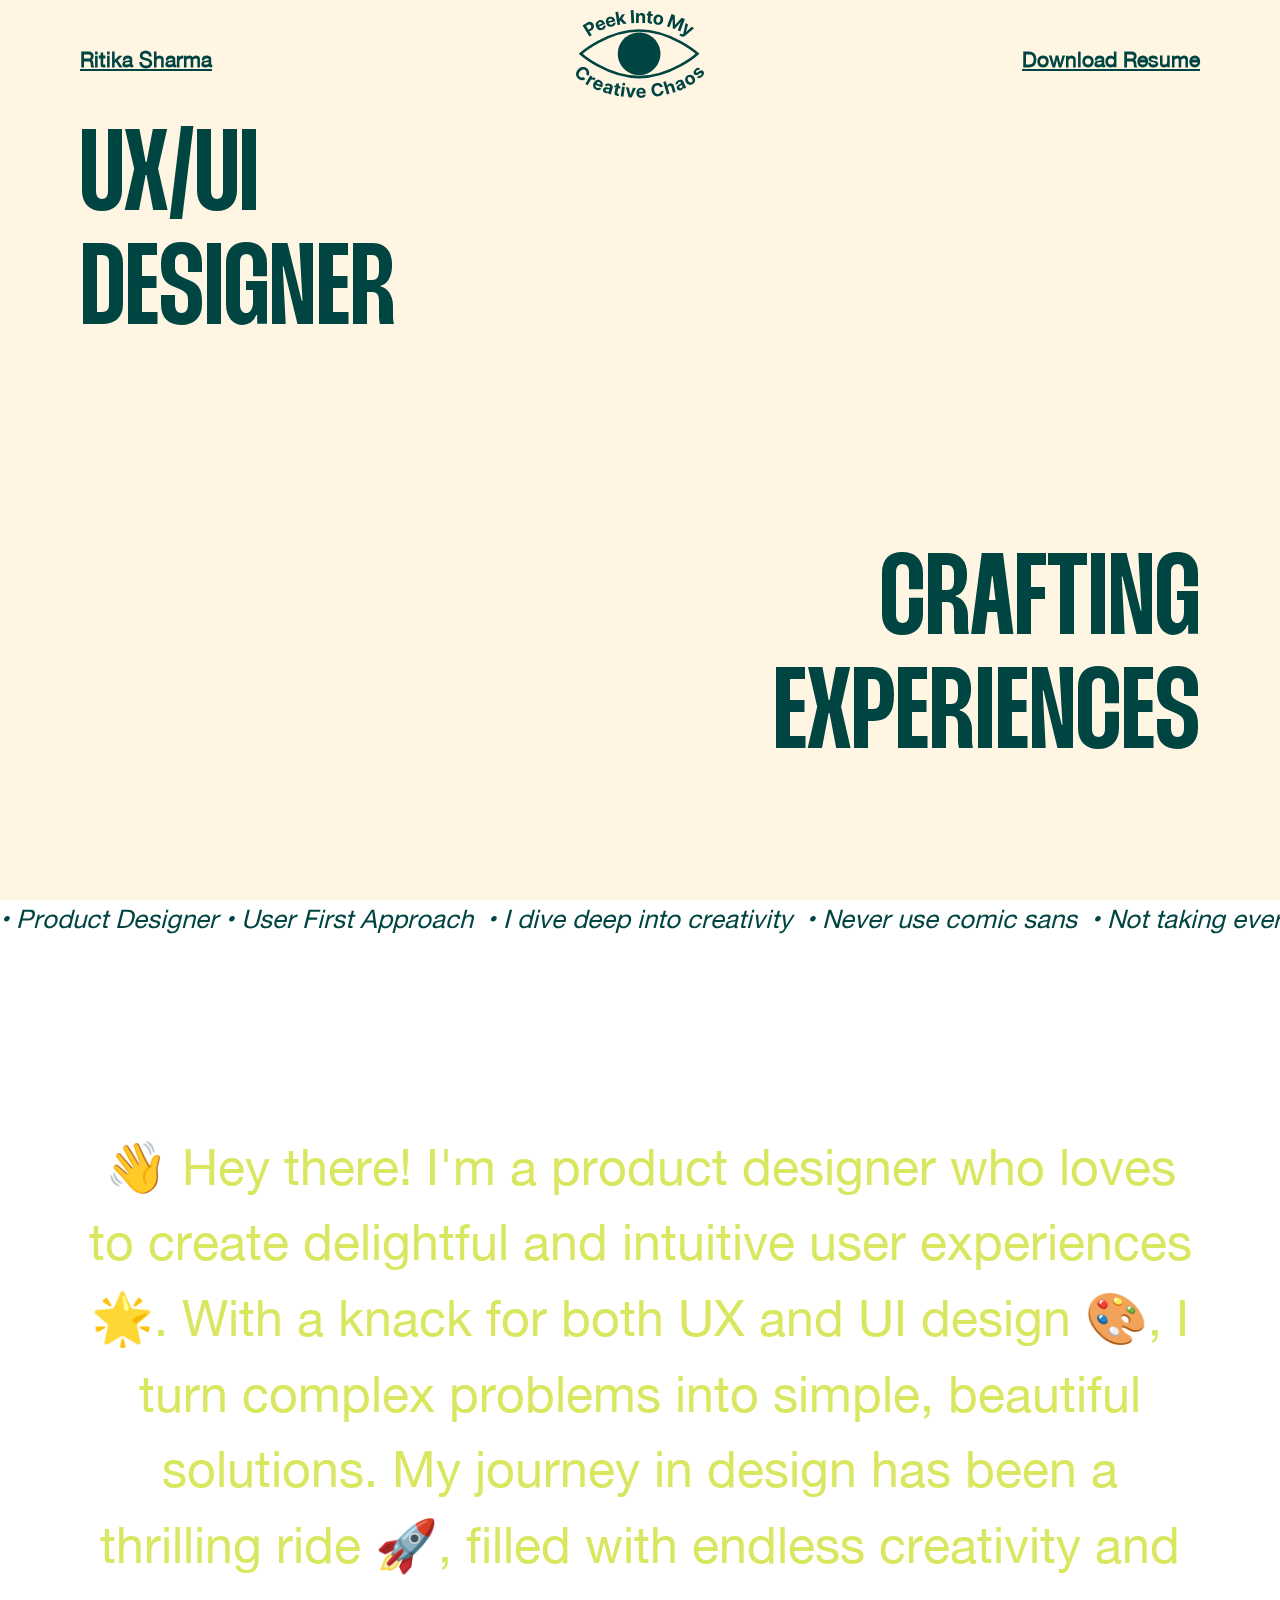
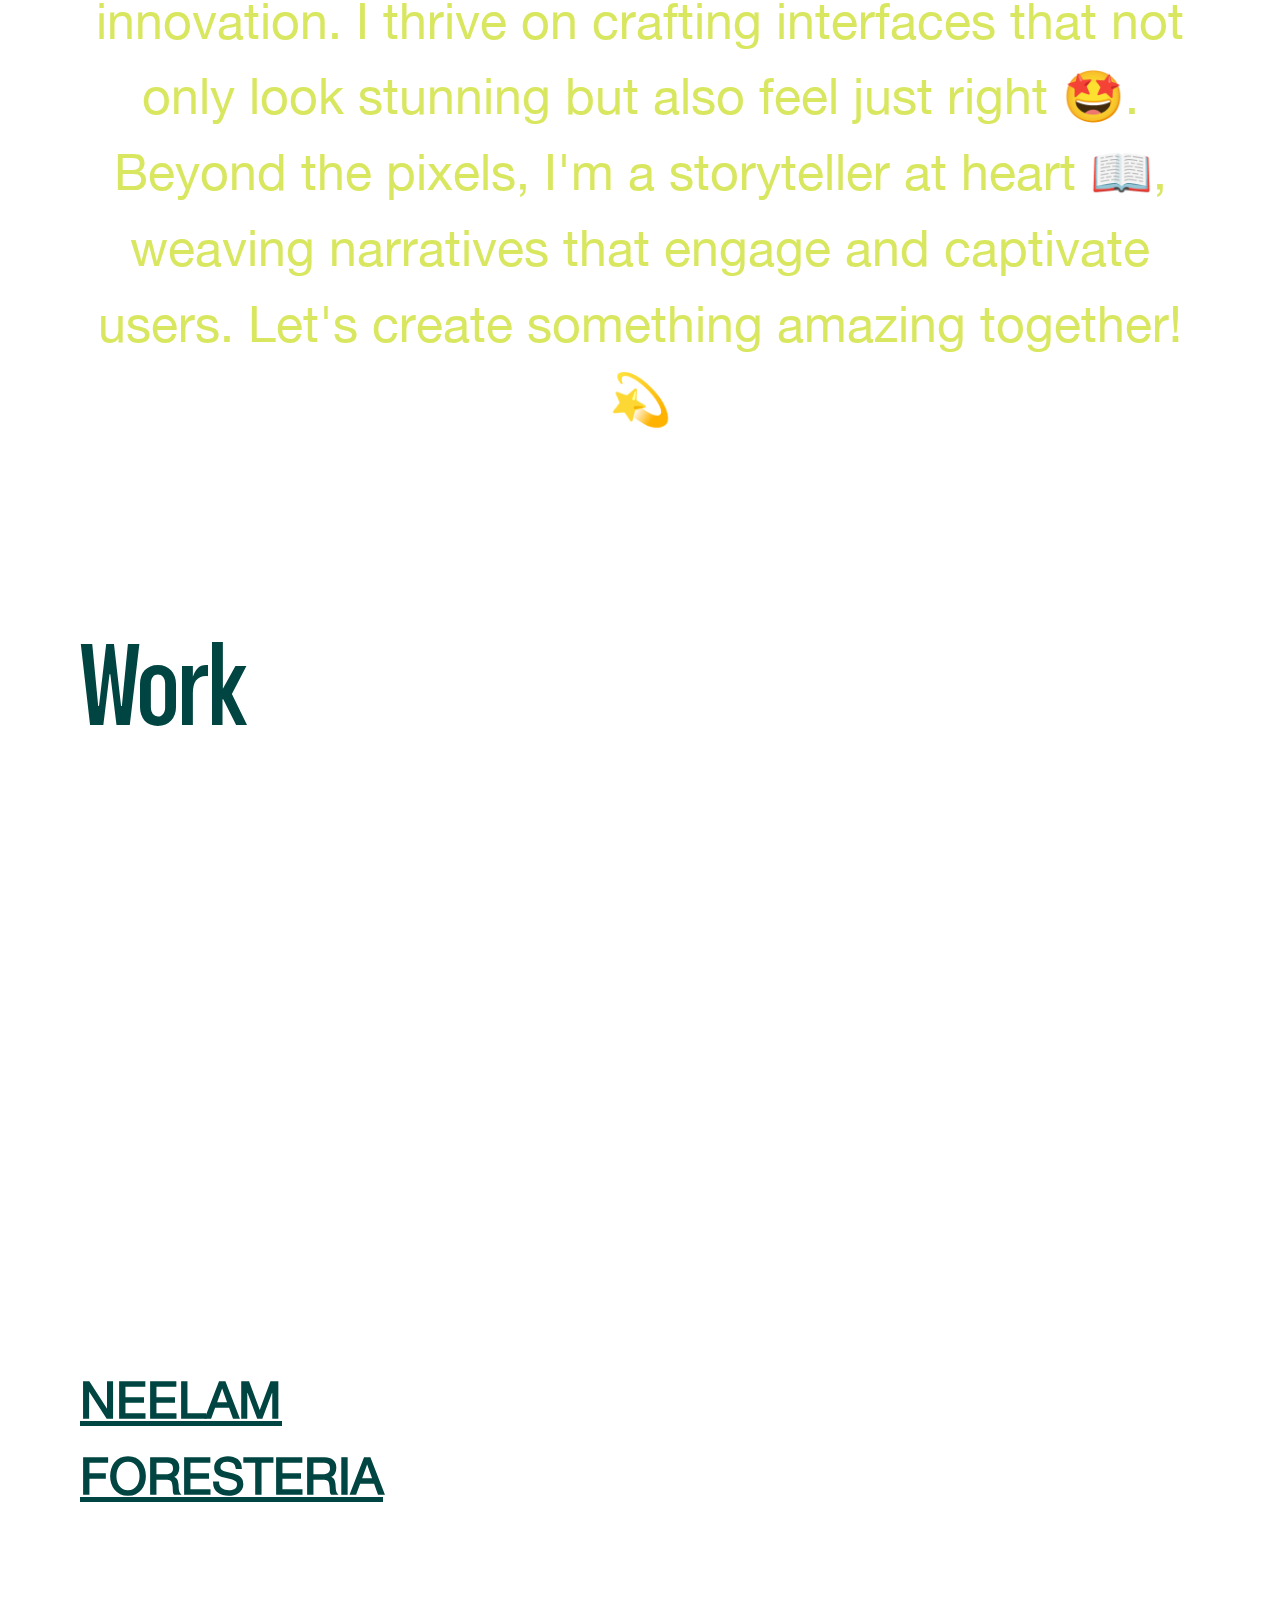
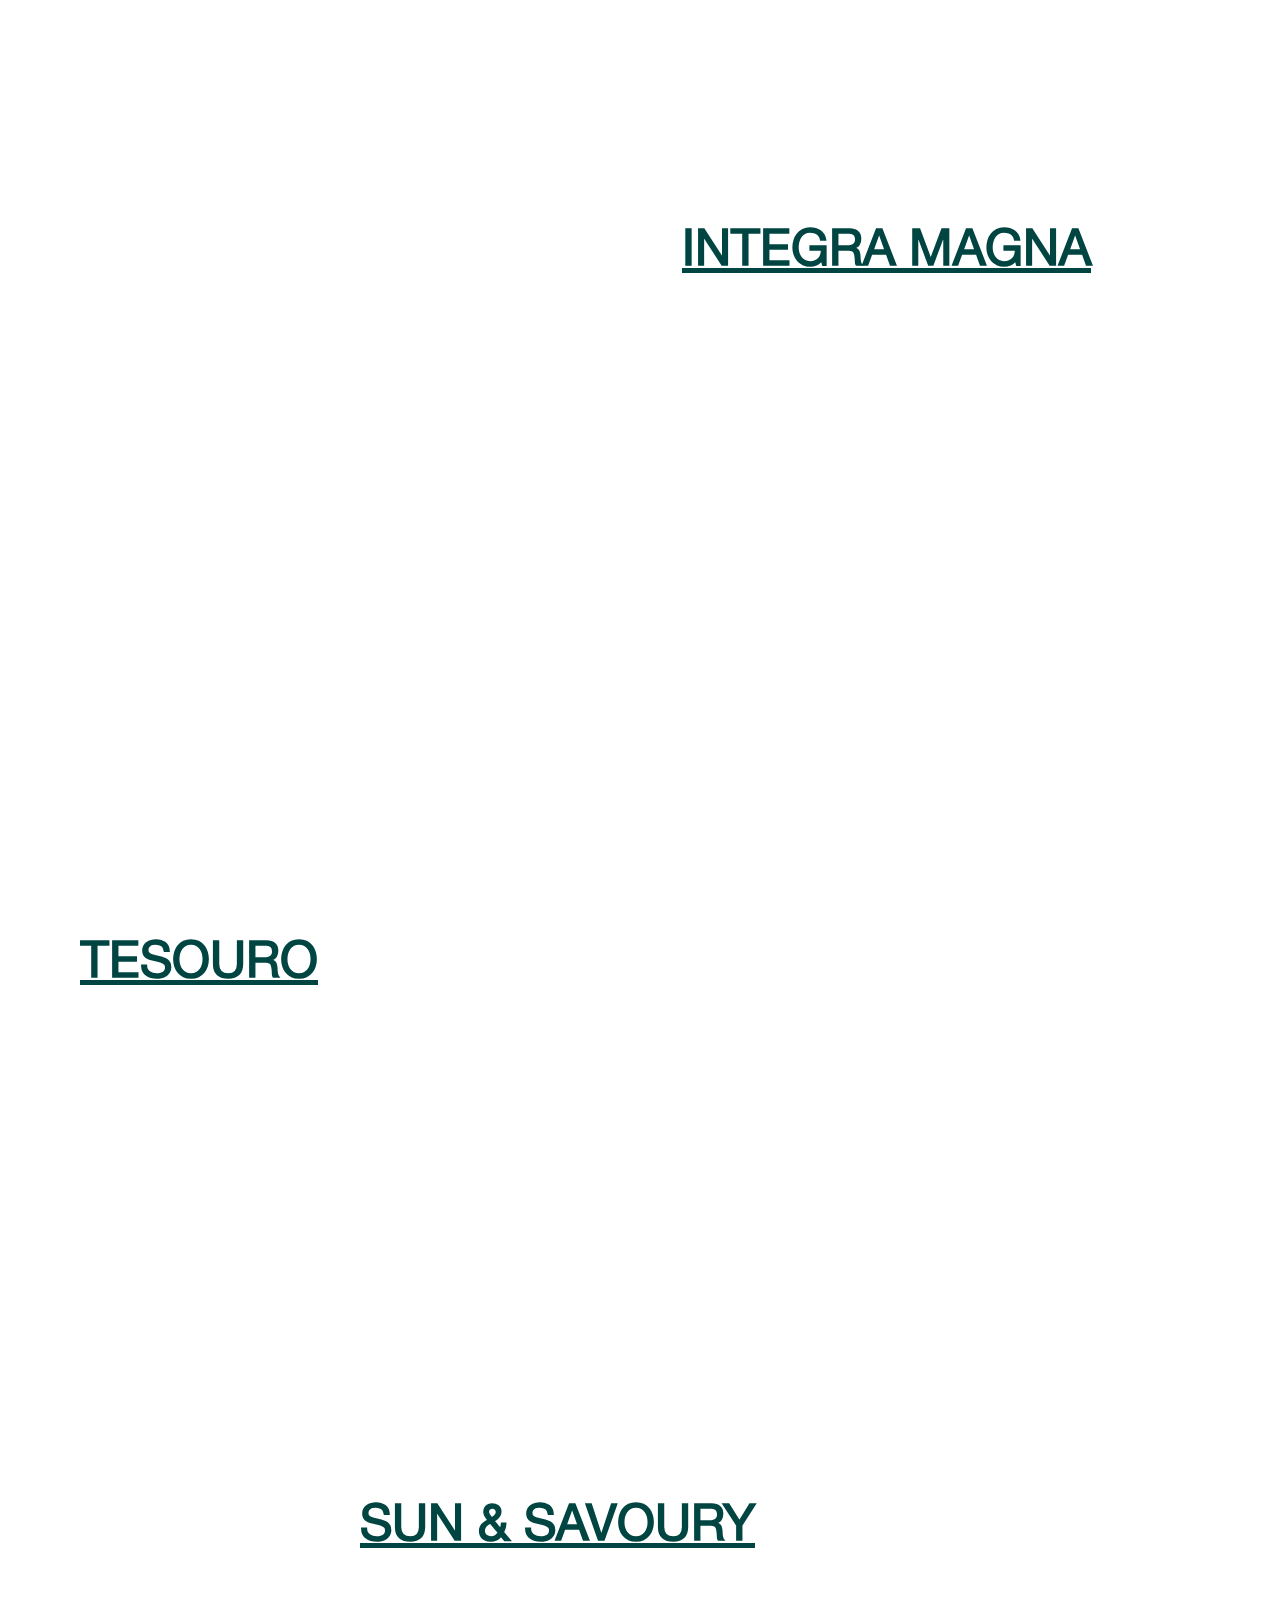
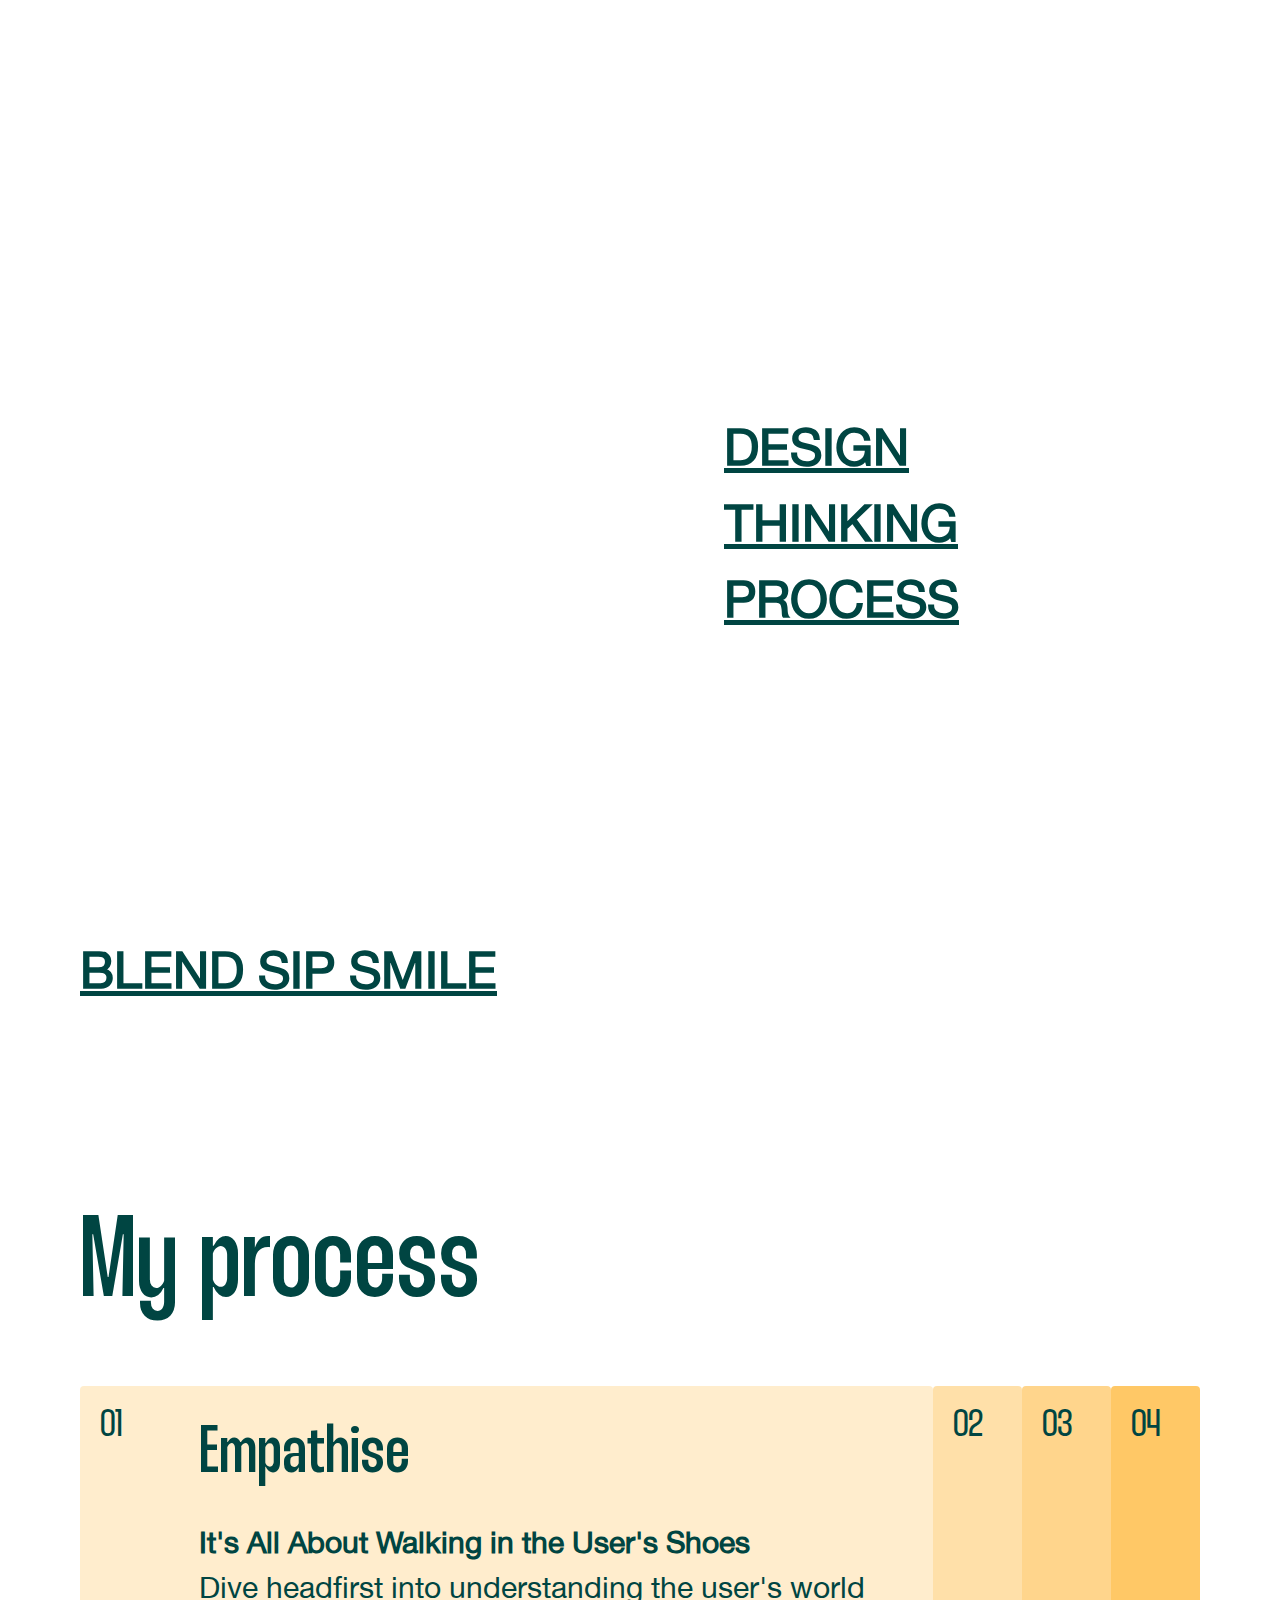
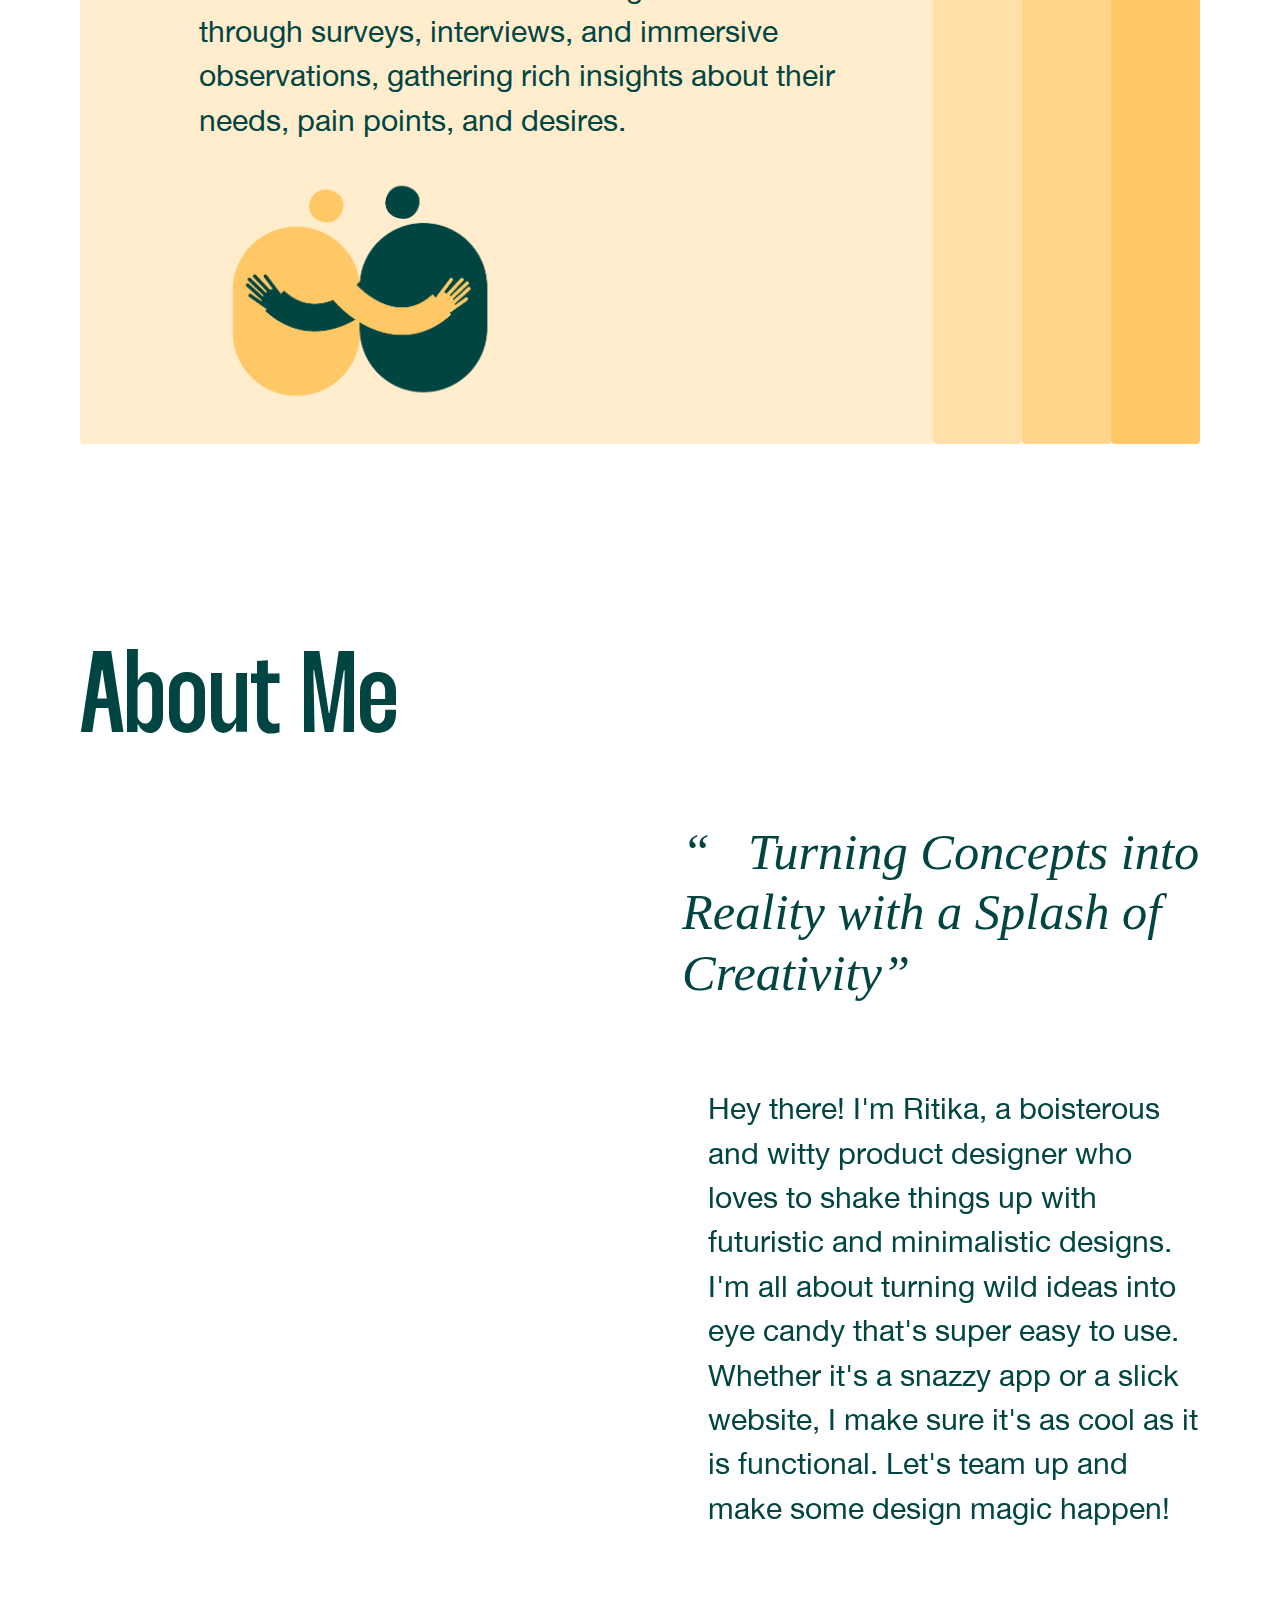
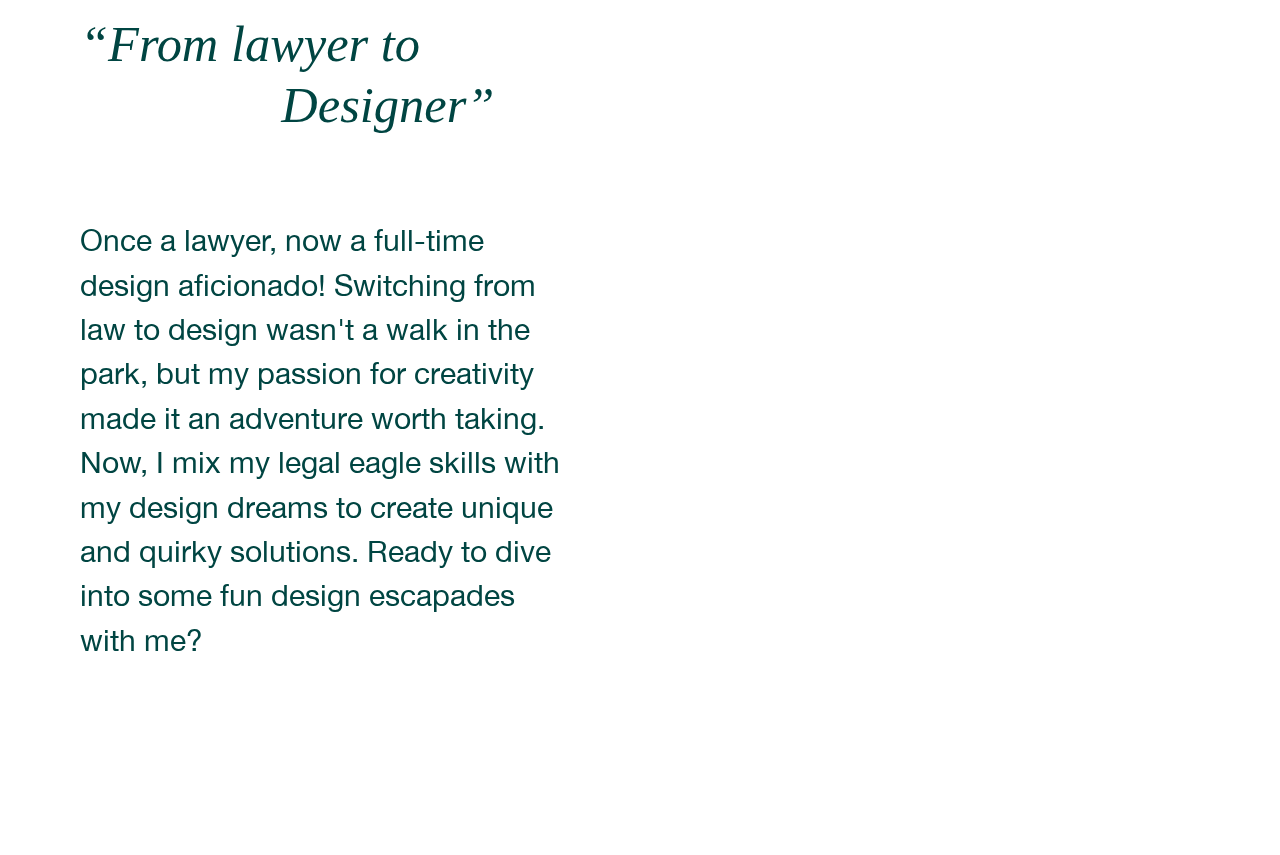
==== index.html @ 66a4ea85 "mY process icons" ====
<!DOCTYPE html>
<html lang="en">

<head>
    <meta charset="UTF-8">
    <meta name="viewport" content="width=device-width, initial-scale=1.0">
    <title>Ritika Sharma | Visual Designer | UX/UI Designer</title>
    <link id="root-css" rel="stylesheet" href="./css/root1.css">
    <link href="https://fonts.googleapis.com/css2?family=Inter:wght@100..900&display=swap" rel="stylesheet">
    <link rel="stylesheet" href="https://unpkg.com/normalize.css">
    <link rel='stylesheet' href='https://stackpath.bootstrapcdn.com/font-awesome/4.7.0/css/font-awesome.min.css'>
    <link rel='stylesheet' href='https://stackpath.bootstrapcdn.com/bootstrap/4.1.0/css/bootstrap.min.css'>
    <link rel="stylesheet" href="./css/global.css">
    <link rel="stylesheet" href="./css/landing.css">
    <script src="./js/pageTransition.js" async></script>


</head>

<body data-page="professional">
    <div id="loadingScreen">
        <div class="loadingCircle"></div>
    </div>
    <header class="headerSection">
        <div class="headerContainer">
            <a href="./" class="headerLink">Ritika Sharma</a>
            <a href="./assets/Ritika's-Resume.pdf" class="headerLink">Download Resume</a>
        </div>
    </header>
    <section class="stickyEye">
        <button class="stickyEyeButton">
            <div class="eyeButton">
                <svg id="Layer_2" data-name="Layer 2" xmlns="http://www.w3.org/2000/svg"
                    xmlns:xlink="http://www.w3.org/1999/xlink" viewBox="0 0 134.62 92.45" class="hide"
                    data-eye="professional">
                    <defs>
                        <style>
                            .cls-1 {
                                fill: #004542;
                            }

                            .cls-1,
                            .cls-2 {
                                stroke-width: 0px;
                            }

                            .cls-2,
                            .cls-3 {
                                fill: none;
                            }

                            .cls-4 {
                                clip-path: url(#clippath);
                            }

                            .cls-3 {
                                stroke: #004542;
                                stroke-miterlimit: 10;
                                stroke-width: 2.69px;
                                fill: #fff5e3;
                            }
                        </style>
                        <clipPath id="clippath" class="eyeOuterPath">
                            <path class="cls-2"
                                d="M127.79,46.07s-27.49,24.55-61.4,24.55S4.99,46.07,4.99,46.07c0,0,27.49-24.55,61.4-24.55s61.4,24.55,61.4,24.55Z" />
                        </clipPath>
                    </defs>
                    <g id="Layer_1-2" data-name="Layer 1">
                        <g>
                            <path class="cls-3 eyeOuterPath"
                                d="M127.79,46.07s-27.49,24.55-61.4,24.55S4.99,46.07,4.99,46.07c0,0,27.49-24.55,61.4-24.55s61.4,24.55,61.4,24.55Z" />
                            <g class="cls-4">
                                <path class="cls-1 eyeCircle"
                                    d="M66.39,68.53c12.4,0,22.46-10.05,22.46-22.46s-10.05-22.46-22.46-22.46-22.46,10.05-22.46,22.46,10.05,22.46,22.46,22.46Z" />
                            </g>
                        </g>
                        <g>
                            <path class="cls-1"
                                d="M14.12,28l-7.21-11.79,4.65-2.84c.89-.55,1.76-.84,2.6-.89.84-.04,1.61.13,2.3.53.7.4,1.29.99,1.77,1.77s.73,1.58.76,2.38-.17,1.57-.61,2.29c-.44.72-1.11,1.36-2.01,1.92l-2.96,1.81-1.22-2,2.56-1.57c.48-.29.83-.62,1.04-.98.21-.36.3-.73.28-1.13s-.16-.78-.39-1.17c-.24-.39-.53-.69-.86-.89s-.71-.28-1.12-.25c-.42.03-.86.19-1.35.49l-1.68,1.03,5.96,9.75-2.49,1.52Z" />
                            <path class="cls-1"
                                d="M28.04,20.81c-.99.4-1.92.55-2.79.44s-1.65-.46-2.34-1.04c-.68-.58-1.23-1.38-1.65-2.39-.4-.99-.57-1.93-.49-2.83.08-.9.38-1.7.91-2.4s1.26-1.24,2.2-1.63c.63-.26,1.26-.4,1.89-.42.63-.02,1.23.09,1.81.32.58.24,1.1.61,1.58,1.13.48.52.88,1.18,1.22,2l.3.73-8.1,3.31-.67-1.65,5.6-2.29c-.16-.38-.38-.69-.67-.92-.29-.23-.61-.37-.98-.41-.36-.05-.74,0-1.12.16-.4.17-.72.4-.96.72s-.38.66-.42,1.04c-.05.38,0,.76.15,1.14l.64,1.57c.19.47.45.85.77,1.12s.68.44,1.08.49.82,0,1.27-.19c.3-.12.55-.27.76-.46.21-.18.37-.39.48-.63.11-.24.16-.5.15-.78l2.53-.84c.12.64.07,1.26-.13,1.86-.21.6-.56,1.14-1.07,1.63-.51.49-1.16.9-1.95,1.22Z" />
                            <path class="cls-1"
                                d="M37.97,17.5c-1.03.28-1.97.31-2.82.09-.85-.22-1.58-.66-2.19-1.32-.61-.66-1.06-1.52-1.34-2.58-.28-1.03-.32-1.99-.14-2.87.19-.89.59-1.64,1.2-2.28s1.4-1.08,2.39-1.35c.66-.18,1.3-.24,1.93-.18s1.21.24,1.75.54,1.02.74,1.43,1.31c.41.57.73,1.28.96,2.13l.21.76-8.45,2.29-.47-1.72,5.83-1.58c-.11-.4-.29-.73-.55-.99-.26-.26-.56-.44-.92-.53s-.73-.08-1.14.02c-.42.11-.77.31-1.04.59-.27.28-.45.61-.55.98-.09.37-.09.76.01,1.15l.44,1.63c.13.5.34.9.62,1.21.28.31.62.52,1.01.62s.82.09,1.28-.03c.31-.08.58-.2.81-.36s.42-.35.55-.57c.13-.22.22-.47.24-.75l2.61-.53c.04.65-.08,1.26-.36,1.83s-.7,1.06-1.26,1.49-1.26.75-2.08.97Z" />
                            <path class="cls-1"
                                d="M43.66,15.85l-2.21-13.64,2.84-.46,2.21,13.64-2.84.46ZM45.75,12.49l-.55-3.4.41-.07,2.65-4.41,3.26-.53-3.57,5.86-.67.11-1.53,2.45ZM50.05,14.81l-3.73-3.97,1.57-2.31,5.49,5.74-3.32.54Z" />
                            <path class="cls-1" d="M60.46,0l.77,13.8-2.92.16-.77-13.8,2.92-.16Z" />
                            <path class="cls-1"
                                d="M66.05,7.69l-.07,5.99-2.88-.04.13-10.36,2.74.03-.02,1.83h.12c.24-.6.63-1.07,1.17-1.42.54-.35,1.2-.51,1.97-.51.72,0,1.34.17,1.88.5s.94.78,1.23,1.36c.29.59.43,1.28.42,2.09l-.08,6.6-2.87-.04.07-6.09c.01-.63-.14-1.13-.47-1.49-.32-.36-.77-.55-1.35-.55-.39,0-.73.07-1.02.24-.3.16-.53.4-.7.72-.17.32-.26.7-.27,1.14Z" />
                            <path class="cls-1"
                                d="M80.81,4.11l-.19,2.15-6.22-.56.19-2.15,6.22.56ZM76.23,1.2l2.86.26-.86,9.62c-.02.26,0,.47.07.63.07.15.17.27.31.34.14.07.31.12.5.13.13.01.27.01.41,0,.14-.01.24-.02.31-.03l.26,2.17c-.15.03-.35.07-.62.1-.27.04-.58.05-.96.03-.69-.04-1.29-.18-1.79-.44-.5-.26-.87-.62-1.12-1.09s-.34-1.04-.27-1.72l.9-10Z" />
                            <path class="cls-1"
                                d="M85.67,15.5c-1.03-.18-1.89-.55-2.56-1.12s-1.15-1.29-1.42-2.15-.32-1.81-.14-2.86c.18-1.06.54-1.94,1.09-2.67s1.23-1.24,2.06-1.55c.83-.31,1.76-.38,2.79-.2,1.03.18,1.89.55,2.56,1.12s1.15,1.29,1.42,2.15c.27.86.32,1.82.14,2.87-.18,1.05-.54,1.93-1.08,2.65-.54.72-1.23,1.24-2.06,1.55-.83.31-1.76.38-2.79.2ZM86.05,13.31c.47.08.89.01,1.25-.2s.66-.54.9-.98c.24-.44.41-.95.51-1.55s.11-1.14.03-1.63c-.08-.49-.26-.9-.53-1.23-.27-.32-.64-.53-1.11-.61-.47-.08-.9-.01-1.26.2-.37.22-.67.54-.91.98-.24.44-.41.95-.51,1.55-.1.59-.11,1.14-.03,1.63.08.49.26.9.54,1.22s.65.53,1.12.61Z" />
                            <path class="cls-1"
                                d="M100.52,4.24l3.38,1.26.32,10.03.15.06,6.81-7.37,3.38,1.26-4.83,12.95-2.66-.99,3.14-8.43-.11-.04-6.47,7.12-1.81-.67-.22-9.65-.11-.04-3.15,8.46-2.66-.99,4.83-12.95Z" />
                            <path class="cls-1"
                                d="M110.09,27.32c-.31-.19-.59-.39-.83-.6-.24-.21-.43-.41-.56-.59l1.67-1.5c.23.26.47.47.69.62.23.15.46.22.7.21.24-.01.5-.12.78-.33l.37-.29,2.37-11.04,2.58,1.57-2.13,7.62.09.06,5.81-5.37,2.6,1.58-9.42,7.71c-.46.38-.93.66-1.43.84-.5.18-1.02.24-1.57.17-.55-.07-1.13-.29-1.73-.66Z" />
                        </g>
                        <g>
                            <path class="cls-1"
                                d="M12.76,69.36l-2.19-1.99c.22-.32.36-.65.44-.98.08-.33.09-.67.04-1-.05-.33-.16-.65-.34-.96-.18-.31-.41-.6-.7-.87-.53-.48-1.11-.77-1.74-.86-.63-.09-1.28,0-1.95.31-.67.3-1.32.81-1.97,1.52-.66.73-1.11,1.44-1.34,2.14-.23.69-.27,1.35-.1,1.96.16.61.5,1.15,1.02,1.62.29.26.59.47.91.62s.64.24.97.26c.33.03.65,0,.97-.1s.63-.26.93-.49l2.18,2c-.48.42-1.03.74-1.65.97-.62.23-1.27.34-1.96.34-.69,0-1.38-.14-2.08-.42-.7-.27-1.38-.71-2.04-1.31-.91-.83-1.54-1.77-1.88-2.84-.34-1.06-.37-2.18-.07-3.33s.95-2.29,1.96-3.41c1.01-1.12,2.08-1.88,3.21-2.28,1.13-.4,2.24-.48,3.33-.24s2.09.77,2.99,1.59c.59.54,1.07,1.12,1.42,1.75.36.63.59,1.28.69,1.95.1.67.07,1.35-.1,2.04-.17.68-.49,1.36-.96,2.01Z" />
                            <path class="cls-1"
                                d="M9.77,77.72l5.26-8.93,2.4,1.41-.92,1.56.09.06c.49-.46,1.01-.72,1.56-.78.55-.06,1.08.06,1.58.35.12.07.25.16.39.26.13.1.25.2.34.29l-1.29,2.2c-.1-.1-.24-.23-.43-.38s-.37-.27-.54-.37c-.36-.21-.73-.33-1.11-.34-.38-.01-.73.08-1.06.26-.33.18-.6.46-.82.82l-2.98,5.05-2.48-1.46Z" />
                            <path class="cls-1"
                                d="M21.1,83.84c-.98-.42-1.73-.98-2.27-1.69-.53-.7-.83-1.5-.89-2.4-.06-.9.12-1.85.55-2.85.42-.98.98-1.76,1.68-2.33.7-.58,1.48-.92,2.35-1.04.87-.12,1.77.03,2.71.43.63.27,1.17.62,1.63,1.06.46.43.8.94,1.04,1.52.23.58.33,1.22.3,1.92-.03.7-.22,1.46-.57,2.27l-.31.72-8.04-3.46.7-1.64,5.55,2.39c.16-.38.23-.75.19-1.12-.04-.36-.17-.69-.39-.99-.22-.29-.52-.52-.91-.69-.4-.17-.79-.23-1.18-.18-.39.05-.73.19-1.04.43-.31.23-.54.54-.71.91l-.67,1.56c-.2.47-.29.92-.26,1.33.03.42.16.79.4,1.12.24.32.58.58,1.03.77.29.13.58.2.86.22s.54-.01.79-.1c.24-.09.46-.24.66-.44l2.37,1.21c-.38.53-.85.94-1.42,1.21-.57.27-1.21.4-1.91.38-.71-.02-1.45-.2-2.24-.53Z" />
                            <path class="cls-1"
                                d="M30.95,87.43c-.63-.18-1.17-.46-1.6-.83-.43-.37-.73-.81-.89-1.33-.16-.52-.15-1.11.04-1.77.16-.55.4-.99.71-1.3s.68-.54,1.09-.67c.42-.13.86-.19,1.35-.17.48.01.97.07,1.48.16.6.11,1.08.19,1.45.23.37.05.65.04.84-.02.19-.06.32-.2.38-.41v-.04c.13-.41.09-.77-.1-1.06-.19-.3-.52-.52-.99-.65-.5-.14-.92-.15-1.28-.02-.36.13-.63.35-.82.65l-2.49-.95c.3-.57.71-1.02,1.22-1.35.51-.33,1.1-.53,1.77-.6.67-.07,1.41.02,2.2.25.55.16,1.06.38,1.54.66.47.28.86.61,1.18.99s.53.83.63,1.32c.11.49.07,1.03-.1,1.63l-1.95,6.71-2.62-.76.4-1.38-.08-.02c-.25.26-.54.48-.88.63s-.71.25-1.12.27c-.41.02-.87-.04-1.36-.18ZM32.29,85.75c.41.12.79.14,1.15.07.36-.07.67-.22.92-.45.26-.22.44-.51.54-.86l.31-1.06c-.1.03-.24.05-.4.05s-.34,0-.54-.02c-.2-.02-.39-.04-.59-.06-.19-.03-.37-.05-.53-.07-.34-.05-.64-.05-.92-.02-.27.03-.5.12-.68.25-.18.14-.31.33-.39.59-.11.38-.05.7.16.98.22.28.54.48.96.6Z" />
                            <path class="cls-1"
                                d="M46.79,80.33l-.42,2.12-6.12-1.2.42-2.12,6.12,1.2ZM42.53,76.97l2.82.55-1.86,9.48c-.05.26-.05.47,0,.63.05.16.14.28.28.37.13.09.29.15.48.18.13.03.27.04.4.04.14,0,.24,0,.32,0l.03,2.19c-.15.02-.36.03-.63.04-.27,0-.59-.02-.96-.07-.68-.11-1.26-.31-1.73-.62-.47-.31-.8-.71-1-1.2-.2-.49-.23-1.07-.09-1.74l1.94-9.85Z" />
                            <path class="cls-1"
                                d="M47.03,90.83l1.43-10.26,2.85.4-1.43,10.26-2.85-.4ZM50.07,79.45c-.42-.06-.77-.25-1.03-.58-.26-.33-.36-.69-.31-1.08.05-.39.25-.71.59-.95.34-.24.72-.33,1.15-.27.42.06.77.25,1.03.58.26.33.36.68.31,1.08-.05.4-.25.72-.59.96-.34.24-.72.33-1.15.27Z" />
                            <path class="cls-1"
                                d="M62.99,81.97l-4.35,10.08-3.23-.23-2.88-10.59,3.03.21,1.62,7.55h.11s2.66-7.24,2.66-7.24l3.04.21Z" />
                            <path class="cls-1"
                                d="M68.7,92.45c-1.07.02-1.99-.19-2.76-.61s-1.37-1.03-1.8-1.82c-.43-.79-.65-1.73-.67-2.83-.02-1.07.18-2,.58-2.82.4-.81.97-1.45,1.72-1.91.75-.46,1.63-.7,2.64-.72.68-.01,1.32.09,1.92.3s1.12.53,1.57.96c.45.43.8.97,1.06,1.63.26.65.39,1.42.41,2.3v.79s-8.74.14-8.74.14l-.03-1.78,6.04-.09c0-.41-.1-.78-.29-1.1-.19-.32-.44-.56-.76-.74-.32-.18-.69-.26-1.11-.26-.44,0-.82.11-1.15.32-.33.21-.59.48-.77.82s-.28.71-.27,1.12l.03,1.69c0,.51.11.95.31,1.32s.47.65.83.85c.35.2.77.29,1.25.28.32,0,.61-.05.88-.15.26-.09.49-.23.67-.42.19-.18.33-.41.42-.67l2.66.13c-.12.64-.39,1.2-.8,1.68-.41.48-.94.86-1.59,1.13s-1.4.42-2.26.43Z" />
                            <path class="cls-1"
                                d="M91.39,80.84l-2.92.46c-.11-.37-.28-.69-.49-.96-.21-.27-.46-.49-.75-.66s-.61-.28-.97-.34c-.35-.06-.73-.05-1.12,0-.71.11-1.29.38-1.76.82-.47.43-.79,1-.98,1.71-.18.71-.2,1.54-.05,2.48.15.97.43,1.77.83,2.38.4.62.88,1.05,1.46,1.3.58.25,1.21.33,1.9.22.39-.06.74-.17,1.05-.32.31-.15.58-.35.81-.59.23-.24.4-.51.53-.83s.19-.66.2-1.03l2.92-.45c.02.64-.07,1.27-.28,1.9-.21.63-.53,1.21-.96,1.74-.43.54-.97.99-1.63,1.37-.65.37-1.42.63-2.29.77-1.22.19-2.35.09-3.39-.31s-1.93-1.08-2.65-2.03-1.2-2.18-1.43-3.66c-.24-1.49-.16-2.8.24-3.93.39-1.13,1.03-2.05,1.9-2.75s1.91-1.15,3.11-1.34c.79-.13,1.54-.13,2.26-.02.71.12,1.36.34,1.96.68s1.1.79,1.53,1.35.75,1.23.97,2Z" />
                            <path class="cls-1"
                                d="M96.73,82.46l1.66,5.76-2.76.79-3.82-13.28,2.68-.77,1.46,5.08.12-.03c.06-.65.29-1.22.69-1.7.41-.48.99-.83,1.74-1.04.69-.2,1.34-.22,1.94-.07.6.15,1.13.47,1.58.94.45.48.78,1.11,1,1.88l1.82,6.34-2.76.79-1.68-5.85c-.17-.62-.46-1.05-.88-1.3-.41-.25-.9-.3-1.46-.13-.38.11-.69.28-.93.53-.24.24-.4.54-.47.89-.08.35-.05.74.07,1.17Z" />
                            <path class="cls-1"
                                d="M110.61,84.3c-.61.26-1.19.39-1.76.38-.57,0-1.08-.16-1.53-.46-.46-.3-.82-.76-1.09-1.39-.23-.53-.32-1.01-.28-1.46s.18-.85.42-1.21c.24-.36.55-.69.93-.99s.79-.57,1.25-.82c.53-.3.95-.54,1.27-.74.32-.2.53-.38.64-.55.11-.17.12-.35.03-.56l-.02-.04c-.17-.39-.42-.64-.76-.75-.34-.11-.73-.07-1.18.13-.47.21-.81.47-1,.8-.19.33-.26.67-.22,1.02l-2.53.86c-.13-.63-.1-1.24.08-1.82s.51-1.11.99-1.59c.48-.48,1.1-.88,1.86-1.21.53-.23,1.06-.38,1.6-.47.54-.08,1.05-.08,1.54.02.49.1.93.3,1.33.61s.71.75.96,1.32l2.77,6.42-2.5,1.08-.57-1.32-.07.03c-.02.36-.12.71-.28,1.05-.16.33-.39.64-.7.92s-.69.52-1.16.73ZM110.58,82.15c.39-.17.7-.39.93-.68s.37-.59.43-.93c.05-.34.01-.67-.13-1.01l-.44-1.01c-.06.09-.15.19-.28.29-.12.11-.27.21-.43.33-.16.11-.33.22-.49.32-.17.1-.32.2-.45.28-.29.18-.53.37-.72.57-.19.2-.31.41-.37.63s-.03.46.08.71c.16.36.4.58.75.65.34.08.72.02,1.12-.15Z" />
                            <path class="cls-1"
                                d="M122.94,77.93c-.88.56-1.77.86-2.65.9-.88.03-1.72-.18-2.5-.63-.78-.45-1.46-1.13-2.03-2.02-.58-.9-.91-1.8-.99-2.7-.08-.9.07-1.74.47-2.53.4-.79,1.04-1.46,1.93-2.03.88-.56,1.77-.86,2.65-.9.88-.03,1.71.18,2.5.63.78.45,1.46,1.13,2.04,2.03.57.89.9,1.79.99,2.69.08.9-.07,1.74-.48,2.53-.4.79-1.04,1.46-1.92,2.03ZM121.75,76.05c.4-.26.66-.59.79-.99s.12-.85,0-1.33-.34-.98-.66-1.49c-.32-.51-.68-.92-1.08-1.23-.39-.31-.8-.49-1.21-.55s-.83.04-1.23.3c-.41.26-.67.59-.8,1-.13.41-.13.85-.02,1.34s.34.98.66,1.49.68.92,1.08,1.23c.39.31.8.49,1.22.54.42.05.83-.05,1.24-.31Z" />
                            <path class="cls-1"
                                d="M130.57,61.46l-1.73,1.99c-.19-.12-.41-.2-.64-.22-.23-.02-.47.01-.72.11-.25.09-.49.26-.72.5-.31.32-.51.65-.59,1-.08.35-.01.63.21.85.18.17.4.25.66.23s.6-.17,1.01-.44l1.58-1.07c.85-.57,1.62-.88,2.29-.91.67-.03,1.28.21,1.81.74.48.48.77,1.04.86,1.68.09.64,0,1.31-.29,2-.28.69-.74,1.36-1.37,2-.96.98-1.93,1.56-2.91,1.74-.98.18-1.87-.03-2.67-.62l1.87-2.12c.36.23.73.31,1.12.23.39-.08.76-.31,1.12-.67.35-.36.57-.72.64-1.07.08-.36,0-.65-.21-.87-.19-.18-.42-.25-.69-.22s-.6.18-.98.44l-1.51,1.03c-.85.58-1.63.87-2.33.87s-1.33-.27-1.88-.81c-.48-.47-.76-1-.85-1.59-.09-.6,0-1.22.28-1.87.28-.65.72-1.3,1.34-1.93.92-.93,1.84-1.48,2.76-1.63.92-.15,1.77.06,2.54.64Z" />
                        </g>
                    </g>
                </svg>

                <svg viewBox="0 0 135 93" fill="none" xmlns="http://www.w3.org/2000/svg" class="hide" data-eye="funky">
                    <path
                        d="M134.702 46.1941C134.702 46.1941 104.572 74.2031 67.392 74.2031C30.2121 74.2031 0.0820312 46.1941 0.0820312 46.1941C0.0820312 46.1941 30.2189 18.1851 67.392 18.1851C104.565 18.1851 134.702 46.1941 134.702 46.1941Z"
                        fill="#D8FEFF" class="eyeOuterPath" />
                    <path
                        d="M129.38 46.1943C129.38 46.1943 101.629 70.9809 67.3932 70.9809C33.1569 70.9809 5.40625 46.1943 5.40625 46.1943C5.40625 46.1943 33.1569 21.4077 67.3932 21.4077C101.629 21.4077 129.38 46.1943 129.38 46.1943Z"
                        stroke="#1C4AFD" stroke-width="2.69" stroke-miterlimit="10" class="eyeOuterPath" />
                    <mask id="mask0_257_128" style="mask-type:alpha" maskUnits="userSpaceOnUse" x="7" y="22" width="121"
                        height="48">
                        <path
                            d="M127.557 46.1943C127.557 46.1943 100.622 69.9585 67.392 69.9585C34.1618 69.9585 7.22656 46.1943 7.22656 46.1943C7.22656 46.1943 34.1618 22.4302 67.392 22.4302C100.622 22.4302 127.557 46.1943 127.557 46.1943Z"
                            fill="#1C4AFD" class="eyeOuterPath" />
                    </mask>
                    <g mask="url(#mask0_257_128)">
                        <g class="eyeCircle">
                            <path
                                d="M67.3911 68.8666C79.9136 68.8666 90.0634 58.7168 90.0634 46.1943C90.0634 33.6718 79.9136 23.522 67.3911 23.522C54.8686 23.522 44.7188 33.6718 44.7188 46.1943C44.7188 58.7168 54.8686 68.8666 67.3911 68.8666Z"
                                fill="#FC06F8" class=" funkyEyeCenter" />
                            <path
                                d="M72.6486 47.4589C71.6152 44.9911 69.5961 42.469 66.6321 43.2168C63.8924 43.7334 62.5191 46.8947 63.4981 49.376C64.7353 53.3259 70.1264 54.5156 72.9545 51.5515C75.7486 48.7438 74.824 43.7199 71.9212 41.3337C66.3941 36.7108 58.2226 40.885 58.6509 48.0912C58.7868 51.8982 61.1798 55.5761 64.6606 57.1533C69.229 59.4035 75.3203 58.0983 78.196 53.8017C82.4381 47.8736 79.5421 39.097 73.4372 35.6571C65.8095 31.2586 55.8364 35.5823 53.6813 44.0938C51.3835 53.0675 58.141 62.8707 67.2779 64.1148C76.578 65.7803 85.7625 58.7033 86.7618 49.3556C88.2235 35.0112 74.2394 23.8008 60.5408 28.8112C52.4168 31.7344 47.7668 39.0222 47.0938 47.4657C47.3317 44.7532 47.692 41.9931 48.7457 39.4369C52.9267 28.7024 66.2582 23.5085 76.5984 28.648C84.2261 32.4007 89.2228 41.0209 88.3255 49.5324C86.6191 65.6036 66.5233 71.96 55.8908 59.7842C50.0646 53.3327 49.412 42.2174 56.1355 36.1465C59.3171 33.1281 63.838 31.5509 68.2025 32.0064C75.7486 32.659 81.6087 39.0154 82.0574 46.5276C82.4517 52.4489 78.3863 58.4178 72.4854 59.6619C63.1581 61.8985 54.4291 53.0335 57.9506 43.8286C60.9963 36.2417 72.3223 36.3097 75.1028 44.0462C77.5773 50.3346 71.622 56.5143 65.5172 52.9248C63.1173 51.3543 61.914 47.996 63.2737 45.3854C64.2051 43.4139 66.6049 42.435 68.6648 42.9924C70.7722 43.5363 71.8804 45.6166 72.6486 47.4657V47.4589Z"
                                fill="#1C4AFD" class=" funkyEyeCenter" />
                            <path
                                d="M67.3905 54.862C72.1765 54.862 76.0583 50.9802 76.0583 46.1942C76.0583 41.4082 72.1765 37.5264 67.3905 37.5264C62.6045 37.5264 58.7227 41.4082 58.7227 46.1942C58.7227 50.9802 62.6045 54.862 67.3905 54.862Z"
                                fill="#1C4AFD" class=" funkyEyeCenter" />
                            <path
                                d="M64.2582 44.6716C65.5838 44.6716 66.6648 43.5975 66.6648 42.265C66.6648 40.9325 65.5906 39.8584 64.2582 39.8584C62.9257 39.8584 61.8516 40.9325 61.8516 42.265C61.8516 43.5975 62.9257 44.6716 64.2582 44.6716Z"
                                fill="#D6FFF1" class="" />
                        </g>
                    </g>
                    <!-- <path
                        d="M135.046 46.6301C135.046 46.6301 104.916 74.6391 67.7358 74.6391C30.5559 74.6391 0.425781 46.6301 0.425781 46.6301C0.425781 46.6301 30.5627 18.6211 67.7358 18.6211C104.909 18.6211 135.046 46.6301 135.046 46.6301Z"
                        fill="#D8FEFF" /> -->
                    <path
                        d="M19.5696 15.046C19.2596 14.596 18.8496 14.336 18.3496 14.276C17.8496 14.216 17.2896 14.356 16.6696 14.696C16.2496 14.926 15.9296 15.186 15.7096 15.456C15.4896 15.736 15.3596 16.016 15.3196 16.306C15.2796 16.596 15.3396 16.866 15.4796 17.126C15.5896 17.346 15.7396 17.506 15.9296 17.616C16.1196 17.726 16.3396 17.786 16.5796 17.796C16.8196 17.806 17.0796 17.796 17.3596 17.756C17.6396 17.716 17.9296 17.646 18.2196 17.556L19.4496 17.206C20.0396 17.026 20.6096 16.916 21.1596 16.866C21.7096 16.816 22.2296 16.846 22.7096 16.956C23.1896 17.066 23.6296 17.266 24.0296 17.556C24.4296 17.846 24.7696 18.236 25.0496 18.736C25.4596 19.476 25.6296 20.226 25.5596 20.966C25.4896 21.706 25.1896 22.426 24.6596 23.116C24.1296 23.806 23.3696 24.416 22.3896 24.966C21.4196 25.506 20.4796 25.836 19.5996 25.936C18.7096 26.036 17.8996 25.906 17.1696 25.546C16.4396 25.186 15.8196 24.576 15.3196 23.716L17.7896 22.336C18.0396 22.726 18.3496 22.996 18.6996 23.156C19.0596 23.306 19.4496 23.356 19.8696 23.296C20.2896 23.236 20.7296 23.086 21.1596 22.836C21.5896 22.596 21.9296 22.326 22.1796 22.016C22.4296 21.716 22.5796 21.396 22.6296 21.076C22.6796 20.756 22.6296 20.446 22.4596 20.156C22.3096 19.886 22.0996 19.696 21.8396 19.606C21.5796 19.516 21.2596 19.486 20.8796 19.526C20.4996 19.566 20.0596 19.656 19.5696 19.796L18.0696 20.196C16.9096 20.516 15.8996 20.576 15.0096 20.376C14.1296 20.176 13.4396 19.636 12.9496 18.736C12.5396 18.006 12.3796 17.256 12.4696 16.496C12.5596 15.726 12.8696 14.996 13.3896 14.306C13.9096 13.616 14.6096 13.026 15.4896 12.536C16.3896 12.036 17.2496 11.756 18.0996 11.686C18.9396 11.616 19.6996 11.756 20.3796 12.096C21.0596 12.436 21.5996 12.956 22.0096 13.676L19.5596 15.036L19.5696 15.046Z"
                        fill="#FC06F8" />
                    <path
                        d="M29.51 21.1959L23.5 12.2959L26.25 11.3559L30.02 17.4259L30.11 17.3959L29.45 10.2659L32.15 9.34592L35.99 15.3459L36.07 15.3159L35.33 8.25592L38.08 7.31592L38.76 18.0359L35.88 19.0159L32.09 13.4259L31.97 13.4659L32.39 20.2059L29.52 21.1859L29.51 21.1959Z"
                        fill="#FC06F8" />
                    <path
                        d="M41.1317 5.52603C40.7117 5.61603 40.3217 5.56603 39.9717 5.34603C39.6117 5.13603 39.3917 4.83603 39.3017 4.44603C39.2117 4.05603 39.2917 3.69603 39.5217 3.34603C39.7517 3.00603 40.0817 2.78603 40.5017 2.68603C40.9217 2.58603 41.3017 2.65603 41.6617 2.86603C42.0217 3.07603 42.2417 3.37603 42.3317 3.76603C42.4217 4.15603 42.3417 4.52603 42.1117 4.86603C41.8817 5.21603 41.5517 5.42603 41.1317 5.52603ZM42.2917 17.256L40.0217 7.14603L42.8217 6.51603L45.0917 16.626L42.2917 17.256Z"
                        fill="#FC06F8" />
                    <path
                        d="M50.6912 5.10559L51.0413 7.23559L44.8812 8.25559L44.5312 6.12559L50.6912 5.10559ZM45.5312 3.44559L48.3613 2.97559L49.9412 12.5056C49.9812 12.7656 50.0613 12.9656 50.1613 13.0956C50.2613 13.2256 50.3913 13.3056 50.5513 13.3456C50.7013 13.3756 50.8813 13.3856 51.0713 13.3456C51.2013 13.3256 51.3313 13.2856 51.4613 13.2456C51.5913 13.1956 51.6912 13.1656 51.7612 13.1356L52.5612 15.1756C52.4312 15.2456 52.2312 15.3256 51.9912 15.4356C51.7412 15.5356 51.4413 15.6256 51.0713 15.7056C50.3913 15.8456 49.7813 15.8556 49.2313 15.7256C48.6813 15.6056 48.2313 15.3456 47.8713 14.9556C47.5113 14.5656 47.2812 14.0356 47.1712 13.3656L45.5312 3.46559V3.44559Z"
                        fill="#FC06F8" />
                    <path
                        d="M58.272 14.9258C57.212 15.0158 56.282 14.8758 55.492 14.4858C54.692 14.1058 54.052 13.5258 53.582 12.7558C53.102 11.9858 52.822 11.0858 52.732 10.0358C52.642 8.97578 52.762 8.03578 53.102 7.19578C53.442 6.36578 53.972 5.68578 54.692 5.16578C55.412 4.64578 56.292 4.34578 57.332 4.25578C58.232 4.17578 59.032 4.27578 59.742 4.54578C60.452 4.81578 61.022 5.22578 61.472 5.78578C61.922 6.34578 62.192 7.01578 62.302 7.81578L59.602 8.05578C59.482 7.54578 59.242 7.14578 58.892 6.86578C58.542 6.57578 58.102 6.45578 57.572 6.50578C57.132 6.54578 56.752 6.69578 56.442 6.96578C56.132 7.23578 55.902 7.60578 55.762 8.07578C55.622 8.54578 55.572 9.10578 55.632 9.75578C55.692 10.4158 55.832 10.9658 56.052 11.4158C56.272 11.8658 56.562 12.1958 56.912 12.4058C57.262 12.6158 57.662 12.7058 58.102 12.6658C58.432 12.6358 58.722 12.5458 58.972 12.3858C59.222 12.2258 59.422 12.0158 59.572 11.7358C59.722 11.4658 59.812 11.1458 59.832 10.7758L62.532 10.5358C62.552 11.3258 62.402 12.0358 62.072 12.6758C61.742 13.3058 61.252 13.8158 60.612 14.2158C59.972 14.6058 59.192 14.8458 58.272 14.9258Z"
                        fill="#FC06F8" />
                    <path
                        d="M67.0003 8.29604L66.9503 14.286L64.0703 14.256L64.2003 0.436035L66.9903 0.466035L66.9403 5.74604H67.0603C67.3003 5.13604 67.6803 4.66604 68.2103 4.31604C68.7303 3.97604 69.3903 3.80604 70.1803 3.81604C70.9003 3.81604 71.5303 3.98604 72.0603 4.30604C72.5903 4.62604 73.0103 5.07604 73.3003 5.65604C73.5903 6.23604 73.7303 6.93604 73.7203 7.74604L73.6603 14.346L70.7903 14.316L70.8403 8.23604C70.8503 7.59604 70.6903 7.09604 70.3703 6.73604C70.0503 6.37604 69.5903 6.19604 69.0103 6.19604C68.6203 6.19604 68.2703 6.27604 67.9703 6.43604C67.6703 6.59604 67.4303 6.83604 67.2603 7.15604C67.0903 7.47604 67.0003 7.85604 66.9903 8.29604H67.0003Z"
                        fill="#FC06F8" />
                    <path
                        d="M79.4609 14.7156L81.4009 1.03564L86.8809 1.81564C87.8909 1.95564 88.7109 2.22564 89.3409 2.61564C89.9709 3.00564 90.4209 3.49564 90.6809 4.06564C90.9409 4.64564 91.0309 5.27564 90.9309 5.95564C90.8509 6.48564 90.6809 6.94564 90.4109 7.31564C90.1409 7.68564 89.8009 7.97564 89.3909 8.17564C88.9809 8.37564 88.5309 8.50564 88.0409 8.53564L88.0209 8.66564C88.5409 8.76564 89.0109 8.97564 89.4209 9.31564C89.8409 9.65564 90.1509 10.0856 90.3709 10.6156C90.5909 11.1456 90.6509 11.7456 90.5509 12.4156C90.4509 13.1456 90.1809 13.7656 89.7409 14.2756C89.3009 14.7956 88.7109 15.1656 87.9609 15.3956C87.2109 15.6256 86.3309 15.6656 85.3009 15.5256L79.4609 14.6956V14.7156ZM82.6909 12.7656L85.0509 13.0956C85.8609 13.2056 86.4709 13.1356 86.8809 12.8856C87.2909 12.6256 87.5409 12.2456 87.6109 11.7256C87.6609 11.3456 87.6109 10.9956 87.4809 10.6856C87.3509 10.3756 87.1109 10.1056 86.8009 9.89564C86.4909 9.68564 86.1009 9.54564 85.6409 9.47564L83.2209 9.13564L82.7109 12.7656H82.6909ZM83.4809 7.17564L85.6209 7.47564C86.0209 7.53564 86.3809 7.51564 86.7109 7.41564C87.0409 7.31564 87.3109 7.15564 87.5309 6.92564C87.7509 6.69564 87.8809 6.39564 87.9309 6.03564C88.0009 5.54564 87.8809 5.11564 87.5709 4.76564C87.2609 4.41564 86.7909 4.19564 86.1509 4.09564L83.9509 3.78564L83.4709 7.17564H83.4809Z"
                        fill="#FC06F8" />
                    <path
                        d="M93.9128 17.3958C93.2728 17.2358 92.7328 16.9758 92.2828 16.6258C91.8328 16.2758 91.5228 15.8358 91.3528 15.3258C91.1828 14.8158 91.1728 14.2158 91.3328 13.5558C91.4728 12.9958 91.6928 12.5558 91.9928 12.2258C92.2928 11.8958 92.6528 11.6658 93.0628 11.5258C93.4728 11.3858 93.9228 11.3158 94.4028 11.3058C94.8828 11.3058 95.3828 11.3358 95.8928 11.4158C96.4928 11.5058 96.9728 11.5658 97.3528 11.5958C97.7228 11.6358 98.0028 11.6158 98.1928 11.5458C98.3828 11.4758 98.5028 11.3358 98.5528 11.1258V11.0858C98.6728 10.6658 98.6228 10.3158 98.4128 10.0258C98.2128 9.73581 97.8728 9.52581 97.3928 9.40581C96.8928 9.27581 96.4628 9.28581 96.1128 9.43581C95.7628 9.57581 95.4928 9.80581 95.3128 10.1158L92.7928 9.25581C93.0828 8.67581 93.4728 8.21581 93.9628 7.86581C94.4628 7.51581 95.0428 7.29581 95.7128 7.20581C96.3828 7.11581 97.1228 7.17581 97.9228 7.37581C98.4828 7.51581 99.0028 7.71581 99.4828 7.97581C99.9628 8.23581 100.363 8.55581 100.693 8.92581C101.023 9.30581 101.243 9.73581 101.373 10.2158C101.493 10.7058 101.483 11.2458 101.333 11.8458L99.6228 18.6258L96.9828 17.9558L97.3328 16.5658L97.2528 16.5458C97.0128 16.8158 96.7228 17.0358 96.3928 17.2058C96.0628 17.3758 95.6928 17.4758 95.2728 17.5158C94.8628 17.5558 94.4028 17.5158 93.9028 17.3858L93.9128 17.3958ZM95.2028 15.6758C95.6128 15.7758 95.9928 15.7858 96.3528 15.7058C96.7128 15.6258 97.0128 15.4658 97.2628 15.2258C97.5128 14.9958 97.6828 14.6958 97.7728 14.3458L98.0428 13.2758C97.9428 13.3058 97.8128 13.3358 97.6528 13.3358C97.4928 13.3358 97.3128 13.3358 97.1128 13.3358C96.9128 13.3258 96.7228 13.3058 96.5228 13.2958C96.3228 13.2758 96.1528 13.2558 95.9928 13.2458C95.6528 13.2058 95.3528 13.2158 95.0728 13.2558C94.7928 13.2958 94.5728 13.3958 94.3928 13.5358C94.2128 13.6758 94.0928 13.8758 94.0228 14.1458C93.9228 14.5258 93.9928 14.8458 94.2228 15.1158C94.4528 15.3858 94.7728 15.5758 95.2028 15.6858V15.6758Z"
                        fill="#FC06F8" />
                    <path
                        d="M105.303 20.9156C104.313 20.5356 103.543 19.9956 102.993 19.3056C102.443 18.6156 102.123 17.8156 102.023 16.9156C101.933 16.0156 102.073 15.0756 102.443 14.0956C102.823 13.1056 103.343 12.3056 104.013 11.7056C104.683 11.1056 105.453 10.7256 106.323 10.5756C107.193 10.4256 108.123 10.5356 109.103 10.9056C109.943 11.2256 110.633 11.6656 111.143 12.2156C111.653 12.7656 112.003 13.3856 112.153 14.0856C112.313 14.7856 112.263 15.5156 112.023 16.2756L109.493 15.3056C109.603 14.7956 109.563 14.3356 109.373 13.9256C109.183 13.5156 108.843 13.2156 108.343 13.0256C107.923 12.8656 107.523 12.8456 107.123 12.9456C106.723 13.0456 106.363 13.2856 106.023 13.6556C105.683 14.0156 105.403 14.5056 105.173 15.1156C104.933 15.7356 104.823 16.2956 104.823 16.7856C104.823 17.2856 104.943 17.7056 105.163 18.0456C105.383 18.3856 105.703 18.6456 106.123 18.8056C106.433 18.9256 106.733 18.9656 107.023 18.9356C107.313 18.9056 107.593 18.7956 107.843 18.6156C108.093 18.4356 108.313 18.1856 108.493 17.8656L111.023 18.8356C110.703 19.5556 110.253 20.1356 109.673 20.5556C109.103 20.9756 108.433 21.2256 107.683 21.3056C106.933 21.3856 106.123 21.2556 105.263 20.9256L105.303 20.9156Z"
                        fill="#FC06F8" />
                    <path
                        d="M110.473 22.736L117.203 10.666L119.713 12.066L112.983 24.136L110.473 22.736ZM114.203 21.406L115.893 18.396L116.263 18.596L121.083 16.776L123.963 18.386L117.533 20.766L116.933 20.436L114.213 21.406H114.203ZM116.133 25.896L115.673 20.466L118.333 19.626L119.073 27.536L116.133 25.896Z"
                        fill="#FC06F8" />
                    <path
                        d="M29.5117 74.8056L30.2417 72.5156L41.0517 75.9756L40.3217 78.2656L36.2917 76.9756L32.8117 87.8456L30.0617 86.9656L33.5417 76.0956L29.5117 74.8056Z"
                        fill="#FC06F8" />
                    <path
                        d="M42.4226 90.4857C41.3926 90.2757 40.5526 89.8657 39.9026 89.2757C39.2426 88.6857 38.8026 87.9457 38.5526 87.0757C38.3126 86.2057 38.3026 85.2457 38.5126 84.2157C38.7326 83.1657 39.1226 82.2957 39.6926 81.5957C40.2626 80.8957 40.9626 80.4057 41.8026 80.1157C42.6426 79.8357 43.5726 79.7957 44.5926 80.0157C45.6226 80.2257 46.4626 80.6357 47.1126 81.2257C47.7726 81.8157 48.2126 82.5557 48.4626 83.4257C48.7026 84.2957 48.7126 85.2557 48.5026 86.3057C48.2826 87.3457 47.8926 88.2157 47.3226 88.9157C46.7526 89.6157 46.0526 90.1057 45.2126 90.3957C44.3726 90.6757 43.4426 90.7157 42.4126 90.4957L42.4226 90.4857ZM42.8926 88.3057C43.3626 88.4057 43.7726 88.3457 44.1426 88.1457C44.5126 87.9457 44.8226 87.6257 45.0826 87.1957C45.3426 86.7657 45.5326 86.2557 45.6526 85.6657C45.7726 85.0757 45.8026 84.5357 45.7426 84.0357C45.6826 83.5357 45.5126 83.1257 45.2626 82.7957C45.0126 82.4657 44.6426 82.2457 44.1826 82.1457C43.7126 82.0457 43.2926 82.0957 42.9126 82.3057C42.5326 82.5057 42.2226 82.8257 41.9626 83.2557C41.7026 83.6857 41.5126 84.1957 41.3926 84.7857C41.2726 85.3757 41.2426 85.9157 41.3026 86.4157C41.3626 86.9157 41.5326 87.3257 41.7926 87.6557C42.0526 87.9857 42.4226 88.2057 42.8926 88.3057Z"
                        fill="#FC06F8" />
                    <path
                        d="M62.8206 82.9358C62.8006 82.3858 62.6006 81.9559 62.2106 81.6259C61.8206 81.2959 61.2806 81.1159 60.5806 81.0659C60.1006 81.0359 59.7006 81.0658 59.3606 81.1858C59.0206 81.3058 58.7606 81.4658 58.5706 81.6858C58.3806 81.9058 58.2806 82.1658 58.2606 82.4658C58.2306 82.7158 58.2706 82.9259 58.3806 83.1259C58.4906 83.3259 58.6306 83.4859 58.8206 83.6259C59.0106 83.7759 59.2406 83.9059 59.5006 84.0159C59.7606 84.1259 60.0406 84.2259 60.3306 84.3159L61.5506 84.6959C62.1406 84.8659 62.6806 85.0858 63.1706 85.3358C63.6606 85.5958 64.0806 85.8959 64.4206 86.2459C64.7706 86.5959 65.0306 86.9959 65.2006 87.4559C65.3806 87.9159 65.4506 88.4258 65.4106 89.0058C65.3506 89.8458 65.0906 90.5658 64.6306 91.1558C64.1706 91.7458 63.5206 92.1858 62.7106 92.4758C61.8906 92.7658 60.9206 92.8658 59.8006 92.7958C58.6906 92.7258 57.7306 92.4959 56.9306 92.0959C56.1306 91.7059 55.5206 91.1559 55.1006 90.4559C54.6806 89.7559 54.5006 88.9059 54.5406 87.9159L57.3606 88.0959C57.3606 88.5559 57.4706 88.9559 57.6906 89.2759C57.9106 89.5959 58.2106 89.8459 58.5906 90.0259C58.9806 90.2059 59.4206 90.3159 59.9206 90.3459C60.4106 90.3759 60.8506 90.3358 61.2206 90.2158C61.5906 90.0958 61.8906 89.9159 62.1106 89.6759C62.3306 89.4359 62.4506 89.1459 62.4706 88.8159C62.4906 88.5059 62.4206 88.2359 62.2506 88.0159C62.0806 87.7959 61.8306 87.5959 61.4906 87.4259C61.1506 87.2559 60.7406 87.0958 60.2406 86.9358L58.7606 86.4658C57.6206 86.1058 56.7306 85.6058 56.0906 84.9658C55.4606 84.3258 55.1706 83.4858 55.2406 82.4658C55.2906 81.6258 55.5606 80.9159 56.0506 80.3159C56.5406 79.7259 57.1906 79.2758 58.0106 78.9758C58.8206 78.6758 59.7306 78.5559 60.7406 78.6259C61.7606 78.6959 62.6506 78.9258 63.3906 79.3258C64.1306 79.7258 64.7006 80.2458 65.0806 80.9058C65.4606 81.5658 65.6406 82.2958 65.6006 83.1158L62.8106 82.9358H62.8206Z"
                        fill="#FC06F8" />
                    <path
                        d="M70.6927 93.0558C70.0327 93.0758 69.4427 92.9758 68.9127 92.7558C68.3927 92.5358 67.9727 92.2058 67.6627 91.7558C67.3527 91.3058 67.1827 90.7458 67.1627 90.0558C67.1427 89.4758 67.2427 88.9958 67.4427 88.5958C67.6427 88.1958 67.9227 87.8758 68.2827 87.6258C68.6427 87.3758 69.0527 87.1858 69.5127 87.0458C69.9727 86.9058 70.4627 86.8158 70.9727 86.7458C71.5727 86.6658 72.0527 86.5958 72.4227 86.5258C72.7927 86.4558 73.0527 86.3658 73.2227 86.2458C73.3927 86.1258 73.4627 85.9558 73.4527 85.7358V85.6958C73.4427 85.2658 73.2927 84.9458 73.0227 84.7158C72.7527 84.4858 72.3627 84.3858 71.8727 84.3958C71.3527 84.4158 70.9427 84.5358 70.6527 84.7758C70.3527 85.0158 70.1627 85.3058 70.0727 85.6458L67.4127 85.5058C67.5327 84.8758 67.7827 84.3158 68.1627 83.8458C68.5427 83.3758 69.0427 83.0058 69.6627 82.7358C70.2827 82.4658 71.0027 82.3258 71.8327 82.2958C72.4127 82.2758 72.9627 82.3358 73.4927 82.4458C74.0227 82.5658 74.5027 82.7658 74.9227 83.0358C75.3427 83.3058 75.6727 83.6558 75.9327 84.0958C76.1827 84.5358 76.3227 85.0558 76.3327 85.6758L76.5327 92.6658L73.8127 92.7458L73.7727 91.3058H73.6927C73.5327 91.6358 73.3227 91.9258 73.0527 92.1858C72.7827 92.4358 72.4527 92.6358 72.0627 92.7858C71.6727 92.9358 71.2227 93.0158 70.7127 93.0358L70.6927 93.0558ZM71.4627 91.0458C71.8827 91.0358 72.2527 90.9358 72.5727 90.7558C72.8927 90.5758 73.1427 90.3458 73.3127 90.0458C73.4927 89.7558 73.5727 89.4258 73.5627 89.0558L73.5327 87.9558C73.4427 88.0158 73.3227 88.0758 73.1727 88.1258C73.0227 88.1758 72.8427 88.2258 72.6527 88.2658C72.4627 88.3058 72.2727 88.3458 72.0727 88.3858C71.8727 88.4258 71.7027 88.4558 71.5527 88.4758C71.2127 88.5358 70.9227 88.6258 70.6727 88.7358C70.4227 88.8558 70.2327 89.0058 70.1027 89.1858C69.9727 89.3758 69.9027 89.5958 69.9127 89.8658C69.9227 90.2558 70.0727 90.5458 70.3627 90.7458C70.6527 90.9458 71.0227 91.0358 71.4627 91.0258V91.0458Z"
                        fill="#FC06F8" />
                    <path
                        d="M87.3809 81.106L84.9809 91.816L81.7609 92.196L76.9609 82.326L79.9809 81.976L82.9809 89.096H83.0909L84.3609 81.466L87.3809 81.116V81.106Z"
                        fill="#FC06F8" />
                    <path
                        d="M97.9392 78.8257L96.5992 89.7257L93.4392 90.4157L87.6992 81.0557L90.6692 80.4157L94.3492 87.2057L94.4592 87.1857L94.9792 79.4857L97.9492 78.8357L97.9392 78.8257Z"
                        fill="#FC06F8" />
                    <path
                        d="M105.211 91.446C104.861 91.566 104.531 91.646 104.211 91.696C103.891 91.746 103.621 91.756 103.401 91.746L103.331 89.506C103.681 89.506 103.991 89.456 104.251 89.376C104.511 89.296 104.711 89.166 104.861 88.966C105.011 88.776 105.091 88.506 105.101 88.156L105.121 87.686L98.1914 78.766L101.051 77.806L105.511 84.336L105.611 84.306L105.231 76.406L108.111 75.436L107.961 87.606C107.961 88.196 107.861 88.746 107.681 89.236C107.501 89.736 107.211 90.176 106.801 90.546C106.391 90.916 105.861 91.226 105.181 91.446H105.211Z"
                        fill="#FC06F8" />
                </svg>

            </div>
        </button>
    </section>
    <main class="websiteContainer">
        <div class="professionalDesign hide">
            <section class="heroSection">
                <div class="headingContainer">
                    <div class="headignText heading1" data-heading="transition">
                        UX/UI Designer
                    </div>
                    <div class="heroImageContainer">
                        <div class="imgRow imageTransitionContainers">
                            <img src="./assets/landing/Professional-Hero-section-Image.jpg" alt=""
                                class="heroImage imageTransition">
                        </div>
                    </div>
                    <div class="headignText heading2" data-heading="transition">
                        Crafting Experiences
                    </div>
                </div>

            </section>

            <section class="c-textMarquee">
                <div class="c-textMarquee__text anim-marqueeText">
                    • Product Designer&nbsp;</div>
                <div class="c-textMarquee__text anim-marqueeText">
                    • User First Approach&nbsp;&nbsp;</div>
                <div class="c-textMarquee__text anim-marqueeText">
                    • I dive deep into creativity&nbsp;&nbsp;</div>
                <div class="c-textMarquee__text anim-marqueeText">
                    • Never use comic sans&nbsp;&nbsp;</div>
                <div class="c-textMarquee__text anim-marqueeText">
                    • Not taking every critique as personal attack&nbsp;&nbsp;</div>
                <div class="c-textMarquee__text anim-marqueeText">
                    • Product Designer&nbsp;</div>
                <div class="c-textMarquee__text anim-marqueeText">
                    • User First Approach&nbsp;&nbsp;</div>
                <div class="c-textMarquee__text anim-marqueeText">
                    • I dive deep into creativity&nbsp;&nbsp;</div>
                <div class="c-textMarquee__text anim-marqueeText">
                    • Never use comic sans&nbsp;&nbsp;</div>
                <div class="c-textMarquee__text anim-marqueeText">
                    • Not taking every critique as personal attack&nbsp;&nbsp;</div>

            </section>
            <div class="sectionGap"></div>

            <section id="basicAboutSection" class="sitePaddingContainer">
                <!-- <h2 class="headings">
                    Short Intro about me:
                </h2> -->
                <div class="basicAboutSectionContainer">
                    <div class="basicAboutSectionWrapper">
                        <p class="basicAbout" data-colorchandingtext="text">
                            👋 Hey there! I'm a product designer who loves to create delightful and intuitive user
                            experiences 🌟. With a knack for both UX and UI design 🎨, I turn complex problems into
                            simple, beautiful solutions. My journey in design has been a thrilling ride 🚀, filled with
                            endless creativity and innovation. I thrive on crafting interfaces that not only look
                            stunning but also feel just right 🤩. Beyond the pixels, I'm a storyteller at heart 📖,
                            weaving narratives that engage and captivate users. Let's create something amazing together!
                            💫</p>
                    </div>
                </div>
            </section>
            <div class="sectionGap"></div>
            <section class="workSection sitePaddingContainer">
                <h2 class="headings">
                    Work
                </h2>
                <div class="workContainer">
                    <div class="workSectionRow">
                        <a class="squareWorkContainer imageTransitionContainers" href="./work/neelam.html">
                            <video autoplay loop muted class="workSquareImage imageTransition">
                                <source src="./assets/work/Neelam/Neelam-Landing-Mock.mp4" type="video/mp4">
                                Your browser does not support the video tag.
                            </video>
                            <p class="projectDescription">Neelam foresteria</p>
                        </a>
                        <div class="squareWorkContainer workExtraElement"></div>
                    </div>
                    <div class="workSectionRow workRowUp">
                        <div class="squareWorkContainer workExtraElement"></div>
                        <a class="squareWorkContainer imageTransitionContainers" href="./work/integra-magna.html">
                            <video autoplay loop muted class="workSquareImage imageTransition">
                                <source src="./assets/work/IntegraMagna/Integra-Magna-Landing-Mock.mp4"
                                    type="video/mp4">
                                Your browser does not support the video tag.
                            </video>
                            <p class="projectDescription">Integra Magna</p>

                        </a>
                    </div>
                    <div class="workSectionRow">
                        <a class="landscapeWorkContainer imageTransitionContainers" href="./work/Tesouro.html">
                            <video autoplay loop muted class="workLandscapeImage imageTransition">
                                <source src="./assets/work/Tesouro/Tesouro-Landing-Mock.mp4" type="video/mp4">
                                Your browser does not support the video tag.
                            </video>
                            <p class="projectDescription">Tesouro </p>

                        </a>
                    </div>
                    <div class="workSectionRow workSectionCenter">
                        <a class="squareWorkContainer imageTransitionContainers" href="./work/sun-and-savory.html">
                            <video autoplay loop muted class="workLandscapeImage imageTransition">
                                <source src="./assets/work/SunAndSavory/Sun-and-Savory-landing-mock.mp4"
                                    type="video/mp4">
                                Your browser does not support the video tag.
                            </video>
                            <p class="projectDescription">Sun & Savoury </p>
                        </a>
                    </div>
                    <div class="workSectionRow">
                        <div class="squareWorkContainer workExtraElement"></div>
                        <a class="squareWorkContainer imageTransitionContainers designThinking"
                            href="https://medium.com/@ritikaasharma2106/from-drab-to-fab-a-bedroom-user-experience-transformation-case-study-ba2f18a085a7">
                            <!-- <video autoplay loop muted class="workSquareImage imageTransition">
                                <source src="./assets/work/Neelam/Neelam-Landing-Mock.mp4" type="video/mp4">
                                Your browser does not support the video tag.
                            </video> -->
                            <img src="https://miro.medium.com/v2/resize:fit:640/format:webp/1*L6VCaHZ4hqPDreSeJ3v2PQ.jpeg"
                                alt="" class="workSquareImage imageTransition">
                            <p class="projectDescription"> Design Thinking Process </p>
                        </a>
                    </div>
                    <div class="workSectionRow workRowUp">
                        <a class="squareWorkContainer imageTransitionContainers" href="./work/blend-sip-smile.html">
                            <video autoplay loop muted class="workSquareImage imageTransition">
                                <source src="./assets/work/Blend-Sip-Smile/Blend-Sip-Smile-Landing-Mock.mp4"
                                    type="video/mp4">
                                Your browser does not support the video tag.
                            </video>
                            <p class="projectDescription">Blend sip smile</p>

                        </a>
                        <div class="squareWorkContainer workExtraElement"></div>
                    </div>
                </div>
            </section>

            <div class="sectionGap"></div>

            <section class="sitePaddingContainer myProcessSection">
                <h2 class="headings">
                    My process
                </h2>
                <div class="accordion width myProcessContainer" id="accordionHorizontalExample">
                    <div class="card myProcessContentAndHeadingContainer" data-myprocess="one">
                        <div class="card-header myProcessSubHeadContainer" data-toggle="collapse"
                            data-target="#collapseOne">
                            <div class="myProcessSubHeadCounter">
                                01
                            </div>
                            <div class="myProcessSubHead">
                                Empathise
                            </div>
                            <div></div>
                        </div>
                        <div id="collapseOne" class="collapse show width" data-parent="#accordionHorizontalExample">
                            <div class="card-body myProcessContentContainer ">
                                <h3 class="cardBodyHeading">
                                    Empathise
                                </h3>

                                <p class="cardBodyContent">
                                    <b> It's All About Walking in the User's Shoes</b>
                                    <br>
                                    Dive headfirst into understanding the user's world through surveys, interviews, and
                                    immersive observations, gathering rich insights about their needs, pain points, and
                                    desires.
                                </p>
                                <img src="./assets/landing/Empathize-Icon.png" alt="" srcset="" class="myProcessCardImage">
                            </div>
                        </div>
                    </div>
                    <div class="card myProcessContentAndHeadingContainer" data-myprocess="two">
                        <div class="card-header myProcessSubHeadContainer" data-toggle="collapse"
                            data-target="#collapseTwo">
                            <div class="myProcessSubHeadCounter">
                                02
                            </div>
                            <div class="myProcessSubHead">
                                Define
                            </div>
                            <div></div>
                        </div>
                        <div id="collapseTwo" class="collapse width" data-parent="#accordionHorizontalExample">
                            <div class="card-body myProcessContentContainer ">
                                <h3 class="cardBodyHeading">
                                    Define
                                </h3>

                                <p class="cardBodyContent">
                                    <b>Crafting Clear Problem Statements</b>
                                    <br>
                                    Consolidate and analyze research findings to create clear, concise problem
                                    statements that provide a focused direction for the design process
                                </p>
                                <img src="./assets/landing/Define-Icon.png" alt="" srcset="" class="myProcessCardImage">
                            </div>
                        </div>
                    </div>
                    <div class="card myProcessContentAndHeadingContainer" data-myprocess="three">
                        <div class="card-header myProcessSubHeadContainer" data-toggle="collapse"
                            data-target="#collapseThree">
                            <div class="myProcessSubHeadCounter">
                                03
                            </div>
                            <div class="myProcessSubHead">
                                Ideate
                            </div>
                            <div></div>
                        </div>
                        <div id="collapseThree" class="collapse width" data-parent="#accordionHorizontalExample">
                            <div class="card-body myProcessContentContainer ">
                                <h3 class="cardBodyHeading">
                                    Ideate
                                </h3>

                                <p class="cardBodyContent">
                                    <b>Brainstorming and conceptualizing creative solutions</b>
                                    <br>
                                    Generating innovative ideas through research and brainstorming sessions. Exploring
                                    multiple angles to find the best possible solutions
                                </p>
                                <img src="./assets/landing/Ideate-Icon.png" alt="" srcset="" class="myProcessCardImage">
                            </div>
                        </div>
                    </div>
                    <div class="card myProcessContentAndHeadingContainer" data-myprocess="four">
                        <div class="card-header myProcessSubHeadContainer" data-toggle="collapse"
                            data-target="#collapseFour">
                            <div class="myProcessSubHeadCounter">
                                04
                            </div>
                            <div class="myProcessSubHead">
                                Prototype
                            </div>
                            <div></div>
                        </div>
                        <div id="collapseFour" class="collapse width" data-parent="#accordionHorizontalExample">
                            <div class="card-body myProcessContentContainer ">
                                <h3 class="cardBodyHeading">
                                    Prototype
                                </h3>

                                <p class="cardBodyContent">
                                    <b>Creating interactive models to test and refine ideas</b>
                                    <br>
                                    Developing functional prototypes to simulate real-world use. Iterating based on
                                    feedback to enhance user experience and design efficiency

                                </p>
                                <img src="./assets/landing/Prototype-Icon.png" alt="" srcset="" class="myProcessCardImage">
                            </div>
                        </div>
                    </div>
                </div>
            </section>

            <div class="sectionGap"></div>
            <section class="aboutMeSection sitePaddingContainer">
                <h2 class="headings">
                    About Me
                </h2>
                <div class="aboutMeContainer">
                    <div class="imgRow imgRowOne imageTransitionContainers">
                        <img src="./assets/landing/professional-about-1.jpg" alt=""
                            class="aboutMeImage imageTransition">
                    </div>
                    <div class="aboutMeContain1">
                        <h3 class="aboutMeSubExplain">
                            “&nbsp;&nbsp;&nbsp;Turning Concepts into Reality with a Splash of Creativity”
                        </h3>
                        <p class="aboutMeContent">
                            <!-- <span>
                                {The worst thing you can do is to}
                            </span> -->
                            <!-- <br>
                            <br>
                            <span>
                                Welcome to my portfolio! I'm Ritika, a Boisterous and Witty
                            </span> -->
                            <!-- <br>
                            <br> -->
                            <span>
                                Hey there! I'm Ritika, a boisterous and witty product designer who loves to shake things
                                up with futuristic and minimalistic designs. I'm all about turning wild ideas into eye
                                candy that's super easy to use. Whether it's a snazzy app or a slick website, I make
                                sure it's as cool as it is functional. Let's team up and make some design magic happen!
                            </span>
                        </p>
                    </div>
                    <div class="aboutMeContain2">
                        <h3 class="aboutMeSubExplain" style="display: flex; flex-direction: column;     width: 80%;">
                            <span>“From lawyer to</span><span style="align-self: end;">Designer”</span>
                        </h3>
                        <p class="aboutMeContent">
                            <!-- <span>
                                {The worst thing you can do is to}
                            </span>
                            <br>
                            <br>
                            <span>
                                Welcome to my portfolio! I'm Ritika, a Boisterous and Witty
                            </span>
                            <br>
                            <br> -->
                            <span>
                                Once a lawyer, now a full-time design aficionado! Switching from law to design wasn't a
                                walk in the park, but my passion for creativity made it an adventure worth taking. Now,
                                I mix my legal eagle skills with my design dreams to create unique and quirky solutions.
                                Ready to dive into some fun design escapades with me?
                            </span>
                        </p>
                    </div>
                    <div class="imgRow imgRowTwo imageTransitionContainers">
                        <img src="./assets/landing/professional-about-2.jpg" alt=""
                            class="aboutMeImage imageTransition">
                    </div>
                </div>
            </section>
        </div>

        <!-- Funky Design -->
        <div class="funkyDesign hide">
            <section class="heroSection">
                <div class="headingContainer">
                    <div class="headignText heading1" data-heading="transition">
                        Day Dreamer
                    </div>
                    <div class="heroImageContainer">
                        <div class="imgRow imageTransitionContainers">
                            <img src="./assets/landing/creative-about-2.jpg" alt="" class="heroImage imageTransition">
                        </div>
                    </div>
                    <div class="headignText heading2" data-heading="transition">
                        Crafting Stories
                    </div>
                </div>
            </section>

            <section class="c-textMarquee">
                <div class="c-textMarquee__text anim-marqueeText">
                    • I live for spontaneous adventures&nbsp;</div>
                <div class="c-textMarquee__text anim-marqueeText">
                    • I find joy in the little things&nbsp;&nbsp;</div>
                <div class="c-textMarquee__text anim-marqueeText">
                    • I capture moments like they're fleeting stars&nbsp;&nbsp;</div>
                <div class="c-textMarquee__text anim-marqueeText">
                    • I dance with the unexpected&nbsp;&nbsp;</div>
                <div class="c-textMarquee__text anim-marqueeText">
                    • I paint with the colors of curiosity&nbsp;&nbsp;</div>
                <div class="c-textMarquee__text anim-marqueeText">
                    • I live for spontaneous adventures&nbsp;</div>
                <div class="c-textMarquee__text anim-marqueeText">
                    • I find joy in the little things&nbsp;&nbsp;</div>
                <div class="c-textMarquee__text anim-marqueeText">
                    • I capture moments like they're fleeting stars&nbsp;&nbsp;</div>
                <div class="c-textMarquee__text anim-marqueeText">
                    • I dance with the unexpected&nbsp;&nbsp;</div>
                <div class="c-textMarquee__text anim-marqueeText">
                    • I paint with the colors of curiosity&nbsp;&nbsp;</div>

            </section>
            <div class="sectionGap"></div>

            <section id="basicAboutSection" class="sitePaddingContainer">
                <div class="basicAboutSectionContainer">
                    <div class="basicAboutSectionWrapper">
                        <p class="basicAbout" data-colorchandingtext="text">
                            👋 Hey there! When I'm not busy turning pixels into perfection, I'm out chasing adventures
                            and hunting for inspiration in the wild world around me 🌍. Whether it's capturing the
                            perfect photo 📸, getting lost in a gripping novel 📚, or whipping up a culinary masterpiece
                            (or disaster) in the kitchen 🍳, I'm all about embracing the unexpected. My design journey
                            is a thrilling rollercoaster of curiosity and passion, with every twist and turn bringing a
                            new story to tell and a fresh challenge to tackle. Let's join forces and make some creative
                            magic happen! 💫</p>
                    </div>
                </div>
            </section>
            <div class="sectionGap"></div>

            <section class="sitePaddingContainer CommingSoon">
                <h2 class="headings">
                    <span>Lights, Camera...📸</span> <span>Almost Ready!</span>
                </h2>
                <div class="commingSoonContainer">
                    <div class="commingSoonSection">
                        <h3 class="commingSoonHead">
                            Coming Soon
                        </h3>
                        <p class="commingSoonDescription">
                            Turns out, video editing is a lot like good wine - it takes time to get it just right. While
                            I
                            perfect my Spielberg skills, why not take a peek at some of my stellar work below? Spoiler
                            alert: it's worth the scroll!
                        </p>
                    </div>
                </div>
            </section>




            <!-- <section class="workSection sitePaddingContainer">
                <h2 class="headings">
                    My Creative Quests
                </h2>
                <div class="workContainer">
                    <div class="workSectionRow">
                        <div class="squareWorkContainer imageTransitionContainers">
                            <img src="./assets/work/Hero-image.jpg" alt="" srcset=""
                                class="workSquareImage imageTransition">
                            <p class="projectDescription">Lorem ipsum dolor sit amet, consectetur, Lorem ipsum </p>
                        </div>
                        <div class="squareWorkContainer workExtraElement"></div>
                    </div>
                    <div class="workSectionRow workRowUp imageTransitionContainers">
                        <div class="squareWorkContainer workExtraElement"></div>
                        <div class="squareWorkContainer">
                            <img src="./assets/work/Hero-image.jpg" alt="" srcset=""
                                class="workSquareImage imageTransition">
                            <p class="projectDescription">Lorem ipsum dolor sit amet, consectetur, Lorem ipsum </p>

                        </div>
                        <img src="./assets/landing/look-here.png" alt="" srcset=""
                            class="lookHereImage imageTransition">
                    </div>
                    <div class="workSectionRow">
                        <div class="landscapeWorkContainer imageTransitionContainers">
                            <img src="./assets/work/Hero-image.jpg" alt="" srcset=""
                                class="workLandscapeImage imageTransition">
                            <p class="projectDescription">Lorem ipsum dolor sit amet, consectetur, Lorem ipsum </p>

                        </div>
                    </div>
                    <div class="workSectionRow workSectionCenter">
  
                        <div class="squareWorkContainer imageTransitionContainers">
                            <img src="./assets/work/Hero-image.jpg" alt="" srcset=""
                                class="workSquareImage imageTransition">
                            <p class="projectDescription">Lorem ipsum dolor sit amet, consectetur, Lorem ipsum </p>
                        </div>
                    </div>
                    <div class="workSectionRow">
                        <div class="squareWorkContainer workExtraElement"></div>
                        <div class="squareWorkContainer imageTransitionContainers">
                            <img src="./assets/work/Hero-image.jpg" alt="" srcset=""
                                class="workSquareImage imageTransition">
                            <p class="projectDescription">Lorem ipsum dolor sit amet, consectetur, Lorem ipsum </p>
                        </div>
                    </div>
                    <div class="workSectionRow workRowUp">
                        <div class="squareWorkContainer imageTransitionContainers">
                            <img src="./assets/work/Hero-image.jpg" alt="" srcset=""
                                class="workSquareImage imageTransition">
                            <p class="projectDescription">Lorem ipsum dolor sit amet, consectetur, Lorem ipsum </p>

                        </div>
                        <div class="squareWorkContainer workExtraElement"></div>
                    </div>
                </div>
            </section> -->

            <div class="sectionGap"></div>

            <section class="sitePaddingContainer myProcessSection">
                <h2 class="headings">
                    How I Roll
                </h2>
                <img src="./assets/landing/Skull.png" alt="" srcset="" class="skullElement">
                <div class="accordion width myProcessContainer" id="accordionHorizontalExample">
                    <div class="card myProcessContentAndHeadingContainer" data-myprocess="one">
                        <div class="card-header myProcessSubHeadContainer" data-toggle="collapse"
                            data-target="#collapseOne">
                            <!-- <div class="myProcessSubHeadContainer"> -->
                            <div class="myProcessSubHeadCounter">
                                01
                            </div>
                            <div class="myProcessSubHead">
                                Dive in Headfirst
                            </div>
                            <div></div>
                            <!-- </div> -->
                        </div>
                        <div id="collapseOne" class="collapse show width" data-parent="#accordionHorizontalExample">
                            <div class="card-body myProcessContentContainer">
                                <h3 class="cardBodyHeading">
                                    Dive in Headfirst
                                </h3>

                                <p class="cardBodyContent">
                                    <b>"No Backup"</b>
                                    <br>
                                    Dive into something without a backup plan. Who needs a safety net when you’ve got
                                    sheer overconfidence?
                                    <br>
                                    <br>
                                </p>
                                <img src="https://i.giphy.com/media/v1.Y2lkPTc5MGI3NjExbXI2OGRyZDQ5YXlmdTlsY2RwOHM4dnlxZ2xhcG01MWlqaWxrYnNqcCZlcD12MV9pbnRlcm5hbF9naWZfYnlfaWQmY3Q9Zw/1UYuJpTPXdP98Y8QPQ/giphy.gif"
                                    alt="" srcset="" class="myProcessCardImage">
                            </div>
                            <!-- <img src="../Images/IMG_20230222_185549.jpg" width="50px" height="100px" alt=""> -->
                        </div>
                    </div>
                    <div class="card myProcessContentAndHeadingContainer" data-myprocess="two">
                        <div class="card-header myProcessSubHeadContainer" data-toggle="collapse"
                            data-target="#collapseTwo">
                            <div class="myProcessSubHeadCounter">
                                02
                            </div>
                            <div class="myProcessSubHead">
                                Instant Regret
                            </div>
                            <div></div>
                        </div>
                        <div id="collapseTwo" class="collapse width" data-parent="#accordionHorizontalExample">
                            <div class="card-body myProcessContentContainer">
                                <h3 class="cardBodyHeading">
                                    Instant Regret
                                </h3>

                                <p class="cardBodyContent">
                                    <b>"Oops & Chaos"</b>
                                    <br>
                                    Immediately regret my life choices. Cue the dramatic sighs and internal screaming.
                                    Attract every possible disaster like a magnet. If it can go wrong, it will. My life
                                    is basically a sitcom at this point.

                                </p>
                                <img src="https://i.giphy.com/media/v1.Y2lkPTc5MGI3NjExczBpc2JyaHFiZHZjbzQzZDk4ZGhrNXpyM256aTEydTZ6ejdtbXRzYSZlcD12MV9pbnRlcm5hbF9naWZfYnlfaWQmY3Q9Zw/3o6gb3WSKiJTgZcit2/giphy.gif"
                                    alt="" srcset="" class="myProcessCardImage">
                            </div>
                        </div>
                    </div>
                    <div class="card myProcessContentAndHeadingContainer" data-myprocess="three">
                        <div class="card-header myProcessSubHeadContainer" data-toggle="collapse"
                            data-target="#collapseThree">
                            <div class="myProcessSubHeadCounter">
                                03
                            </div>
                            <div class="myProcessSubHead">
                                Rant Central
                            </div>
                            <div></div>
                        </div>
                        <div id="collapseThree" class="collapse width" data-parent="#accordionHorizontalExample">
                            <div class="card-body myProcessContentContainer">
                                <h3 class="cardBodyHeading">
                                    Rant Central
                                </h3>

                                <p class="cardBodyContent">
                                    <b>"Rant Fest"</b>
                                    <br>
                                    Provide endless entertainment for my friends by ranting about my misadventures. At
                                    least someone’s enjoying this chaos
                                    <br>
                                    <br>

                                </p>
                                <img src="https://i.giphy.com/media/v1.Y2lkPTc5MGI3NjExcGQzcW9pMWZpaHQ5ZWFvdnE0eGt3dTVrcWd4N3VwcXYwYWRldnV2byZlcD12MV9pbnRlcm5hbF9naWZfYnlfaWQmY3Q9Zw/xT9DPObyHCA9Mhya6A/giphy.gif"
                                    alt="" srcset="" class="myProcessCardImage">
                            </div>
                        </div>
                    </div>
                    <div class="card myProcessContentAndHeadingContainer" data-myprocess="four">
                        <div class="card-header myProcessSubHeadContainer" data-toggle="collapse"
                            data-target="#collapseFour">
                            <div class="myProcessSubHeadCounter">
                                04
                            </div>
                            <div class="myProcessSubHead">
                                Fix and Repeat
                            </div>
                            <div></div>
                        </div>
                        <div id="collapseFour" class="collapse width" data-parent="#accordionHorizontalExample">
                            <div class="card-body myProcessContentContainer">
                                <h3 class="cardBodyHeading">
                                    Fix and Repeat
                                </h3>

                                <p class="cardBodyContent">
                                    <b>"Fix & Repeat"</b>
                                    <br>
                                    Pull myself together, fix the mess, and promise never to do it again. Spoiler: I do
                                    it again. Every. Single. Time.
                                    <br>
                                    <br>

                                </p>
                                <img src="https://i.giphy.com/media/v1.Y2lkPTc5MGI3NjExYmRxd3cyeDhzaTcyZWJqeWl5ZTRscDkxazlqbm5hbXBrcnYzdTR3diZlcD12MV9pbnRlcm5hbF9naWZfYnlfaWQmY3Q9Zw/ffPtTxd3tDnUs/giphy.gif"
                                    alt="" srcset="" class="myProcessCardImage">
                            </div>
                        </div>
                    </div>
                </div>
            </section>

            <div class="sectionGap"></div>
            <section class="aboutMeSection sitePaddingContainer">
                <h2 class="headings">
                    Meet Me
                    <img src="./assets/landing/Meet-me.png" alt="" srcset="" class="meetMeElement">
                </h2>
                <div class="aboutMeContainer">
                    <div class="imgRow imgRowOne">
                        <img src="./assets/landing/creative-about-1.jpg" alt="" class="aboutMeImage">
                    </div>
                    <div class="aboutMeContain1">
                        <h3 class="aboutMeSubExplain">
                            &nbsp;&nbsp;&nbsp;&nbsp;&nbsp;“The Drama Queen You Didn’t Know You Needed”
                            <img src="./assets/landing/Melting-Emoji.png" alt="" srcset="" class="Melting-Emoji">
                        </h3>
                        <p class="aboutMeContent">
                            <!-- <span>
                                {The worst thing you can do is to}
                            </span>
                            <br>
                            <br>
                            <span>
                                Welcome to my portfolio! I'm Ritika, a Boisterous and Witty
                            </span>
                            <br>
                            <br> -->
                            <span>
                                Hey there! I'm Ritika, a cheerful and energetic person who loves bringing joy and
                                laughter to those around me. With a flair for the dramatic and a bubbly personality, I
                                make sure there's always something exciting happening. I'm constantly on the move,
                                spreading fun and positivity wherever I go.
                            </span>
                        </p>
                    </div>
                    <div class="aboutMeContain2">
                        <h3 class="aboutMeSubExplain">
                            &nbsp;&nbsp;&nbsp;&nbsp;&nbsp;“The Lovable <br> Clumsy One”
                            <img src="./assets/landing/Mashroom.png" alt="" srcset="" class="Mashroom">
                        </h3>
                        <p class="aboutMeContent">
                            <!-- <span>
                                {The worst thing you can do is to}
                            </span>
                            <br>

                            <br> -->
                            <span>
                                From abandoning law for the wild world of design to spilling coffee on literally
                                everything, I’m a walking sitcom. My life is a comedy of errors, tripping over thin air
                                and turning everyday mishaps into laugh-out-loud stories. But hey, that’s what makes me,
                                me! I find joy in the chaos, and I’m here to sprinkle that joy through my creative
                                work.Ready to dive into this whirlwind of fun and create some unforgettable moments
                                together? Let’s make it happen!
                            </span>
                        </p>
                    </div>
                    <div class="imgRow imgRowTwo imageTransitionContainers">
                        <img src="./assets/landing/creative-hero-section-image.jpg" alt=""
                            class="aboutMeImage imageTransition">
                    </div>
                </div>
            </section>

            <!-- <div class="sectionGap"></div> -->

        </div>
        <div class="sectionGap"></div>
        <div class="background"></div>
    </main>

    <footer id="footerAnimate">
        <div id="footerAnimationMain">
            <div>
                <div class="footerParallex">
                </div>
                <div class="footerContainer sitePaddingContainer">
                    <div class="footerHeadingImageContainer">
                        <h3 class="footerContaint">
                            <span style="flex-direction: row;">
                                <span>Let's</span>
                                <span style="align-items: flex-end;">CREATE</span>
                            </span>
                            <!-- <br> -->
                            <span>BEAUTIFUL</span>
                            <!-- <span></span><br> -->
                            <!-- <span> </span> -->
                            <span style="align-items: self-end;">THINGS</span>
                        </h3>
                        <div class="footerImageContainer">

                            <img src="./assets/footer/footer-Image.jpg" alt="" sizes="" srcset="" class="footerImage">
                        </div>
                    </div>
                    <div class="emailLinkContainer">
                        <a href="mailto:ritikauxi@gmail.com">ritikauxi@gmail.com</a>
                    </div>
                    <div class="bottomLinksContainer">
                        <a class="developerLink" href="./">
                            <strong id="year"></strong>-Ritikasharma
                            <!-- <strong>Yuvraj
                                Bokhre</strong> -->
                        </a>
                        <ul class="socialMediaLinkContainer">
                            <li><a href="http://www.linkedin.com/in/ritika-sharma-367832217">LinkedIn</a></li>
                            <li><a href="https://medium.com/@ritikaasharma2106">Medium</a></li>
                            <!-- <li><a href="http://">Behance</a></li> -->
                            <li><a href="https://dribbble.com/Ritikaa21">Dribbble</a></li>
                        </ul>
                    </div>

                </div>
            </div>
        </div>
    </footer>

    <script src="https://unpkg.com/detect-it@4/dist/detect-it.umd.production.js"></script>
    <script src="https://code.jquery.com/jquery-3.7.1.min.js"
        integrity="sha256-/JqT3SQfawRcv/BIHPThkBvs0OEvtFFmqPF/lYI/Cxo=" crossorigin="anonymous"></script>
    <script src="https://cdnjs.cloudflare.com/ajax/libs/gsap/3.12.2/gsap.min.js"></script>
    <script src="https://cdnjs.cloudflare.com/ajax/libs/gsap/3.12.2/ScrollTrigger.min.js"></script>
    <script src="https://unpkg.com/split-type"></script>
    <script src='https://stackpath.bootstrapcdn.com/bootstrap/4.1.0/js/bootstrap.min.js'></script>
    <script src="https://cdn.jsdelivr.net/gh/studio-freight/lenis@latest/bundled/lenis.js"></script>


    <script>


    </script>
    <script src="./js/global.js" id="globalJs"></script>
    <script src="./js/landing.js" id="js"></script>
</body>

</html>
---- css/global.css ----
:root {
    --fs-164: clamp(2.5rem, 7.75vi + 0.95rem, 10.25rem);
    --fs-96: clamp(1.31rem, 4.69vi + 0.38rem, 6rem);
    --fs-64: clamp(1.88rem, 2.13vi + 1.45rem, 4rem);
    --fs-36: clamp(1.25rem, 1vi + 1.05rem, 2.25rem);
    --fs-48: clamp(1.5rem, 1.5vi + 1.2rem, 3rem);
    --fs-32: clamp(1rem, 1vi + 0.8rem, 2rem);
    --fs-24: clamp(1rem, 0.5vi + 0.9rem, 1.5rem);
    --site-margin: clamp(1.25rem, 6.25vi + 0rem, 7.5rem);
    --image-corner-radius: clamp(0.5rem, 1vi + 0.3rem, 1.5rem);
    --work-grid-gap: clamp(3.75rem, 2.5vi + 3.25rem, 6.25rem);
    --case-study-work-gap: clamp(1.88rem, 3.13vi + 1.25rem, 3.75rem);
    --section-gap: clamp(6.25rem, 9.38vi + 4.38rem, 15.63rem);
}

@font-face {
    font-family: 'Thunder';
    src: url('../assets/font/Thunder-VF.ttf') format('truetype-variations');
    font-weight: 100 900;
    /* Assuming the font supports these weights */
    font-stretch: 75% 125%;
    /* Adjust based on actual supported range */
}

@font-face {
    font-family: 'Bowens';
    src: url('../assets/font/BOWENS.woff2')
}

@font-face {
    font-family: 'HelveticaNeue';
    src: url('../assets/font/HelveticaNeue.woff2');
}


* {
    font-family: var(--prime-font);
    box-sizing: border-box;
}

p,
h1,
h2,
h3,
h4,
ul,
li {
    margin: 0;
    padding: 0;
    margin-block-start: 0em;
    margin-block-end: 0em;

}


button,
[type="button"],
[type="reset"],
[type="submit"] {
    -webkit-appearance: unset;
    appearance: unset;
    padding-block: 0px;
    padding-inline: 0px;
    border-width: 0px;
    border-style: none;
    border-color: transparent;
    background-color: transparent;
}

body {
    width: 100dvw;
    /* background: var(--bg-color); */
    height: auto;
    background-attachment: fixed;
    background-size: cover;
    /* overflow-x: hidden; */
    /* scrollbar-width: auto;
    -ms-overflow-style: auto; */
    scrollbar-gutter: stable;
}

/* body::-webkit-scrollbar {
    display: none;
} */
.hide {
    display: none;
}

.websiteContainer {
    position: relative;
    z-index: 2;
    /* background: var(--bg-color); */
}

.background {
    position: fixed;
    bottom: 0;
    height: 100vh;
    width: 100vw;
    background: var(--bg-color);
    z-index: -1;
    transition: all .5s ease;
}

.sitePaddingContainer {
    /* width: 100%; */
    padding: 0 var(--site-margin);
    display: flex;
    align-items: center;
    justify-content: center;
    flex-direction: column;
}

.leftAlignContainer {
    padding: 0 var(--site-margin);
    display: flex;
    justify-content: center;
    flex-direction: column;

}

#loadingScreen {
    position: fixed;
    top: 0;
    left: 0;
    width: 100%;
    height: 100%;
    background-color: var(--bg-color);
    display: none;
    justify-content: center;
    align-items: center;
    z-index: 9999999;
}

.loadingCircle {
    /* width: 50px; */
    height: 50px;
    aspect-ratio: 1/1;
    border-radius: 50%;
    background-color: var(--green-white);
    opacity: 0;
    animation: growFade 2s forwards;
}

@keyframes growFade {
    0% {
        /* width: 50px; */
        height: 50px;
        opacity: 1;
    }

    30% {
        /* width: 300%; */
        height: 300%;
        opacity: 1;
    }

    70% {
        /* width: 300%; */
        height: 300%;
        opacity: 1;
    }

    100% {
        /* width: 300%; */
        height: 300%;
        opacity: 0;
    }
}

.sectionGap {
    height: var(--section-gap);
}

.imageTransitionContainers {
    overflow: hidden;
}

.imageTransition {
    transform-origin: top;
    clip-path: polygon(0 0, 100% 0, 100% 0, 0 0);
}


.headerSection {
    width: 100vw;
    position: fixed;
    z-index: 9999;
}

.headerContainer {
    padding: 0 var(--site-margin);
    height: 120px;
    display: flex;
    align-items: center;
    justify-content: space-between;
}

.headerLink {
    font-family: var(--secondary-font);
    font-optical-sizing: auto;
    font-weight: 600;
    font-style: normal;
    font-variation-settings: "slnt" 0;
    color: var(--green-white);
    font-size: var(--fs-24);
    text-decoration: underline;
}
.headerLink:hover{
    /* color: white; */
}


.stickyEye {
    position: fixed;
    z-index: 9999;
    top: 10px;
    display: flex;
    /* width: 100%; */
    left: 50%;
    transform: translateX(-50%);
    justify-content: center;
    transition: top .6s ease-in-out;
    /* left: var(--site-margin); */
}

.stickyEyeButton {
    width: 10vw;
    display: block;
}

.eyeCircle {
    /* fill: red; */
    transform-origin: center;
    position: absolute;
    color: linear-gradient();
}

.eyeOutlineMask {
    /* transform: scaleX(0); */
    transition: transform 1s ease;
    transform-origin: center;
}

.funkyEyeCenter {
    animation: infiniteRotate 1.5s linear infinite;
    transform-origin: center center;
    /* transform: rotate3d(20); */
}

@keyframes infiniteRotate {
    from {
        transform: rotate(0deg);
    }

    to {
        transform: rotate(360deg);
    }
}



/* Text Marquee */
.c-textMarquee {
    position: relative;
    width: 100%;
    display: flex;
    flex-direction: row;
    overflow: hidden;
    contain: layout paint
}

.c-textMarquee__text {
    font-size: var(--fs-32);
    font-style: italic;
    font-family: var(--secondary-font);
    font-weight: 500;
    /* line-height: 1; */
    /* letter-spacing: -10px; */
    will-change: transform;
    flex-shrink: 0;
    white-space: nowrap;
    display: flex;
    color: var(--prime-text-color);
}

@media(max-width: 960px) {
    /* .c-textMarquee__text {
        font-size: 60px;
        line-height: 55px;
        letter-spacing: -3px
    } */
}

@keyframes moveText {
    from {
        transform: translateX(0)
    }

    to {
        transform: translateX(-100%)
    }
}


/* Footer */

.footerParallex {
    /* position: relative; */
    width: 100%;
}

.footerProxy {
    /* height: 100vh; */
    /* Adjust this height as needed */
}

.footerContainer {
    position: fixed;
    /* bottom: 0; */
    width: 100%;
    transition: transform .6s cubic-bezier(0, .7, 0, .94);
    display: flex;
    flex-direction: column;
    padding-top: 100px;
    background: var(--footer-bg);

    /* height: 100vh; */
    /* justify-content: space-between; */
    /* transform: translateY(100%); */
}

.footerHeadingImageContainer {
    width: 100%;
    display: flex;
    align-items: center;
    justify-content: space-between;
    gap: 16px;
}

.footerContaint {
    /* width: 70%; */
}

.footerContaint,
.footerContaint span {
    font-size: var(--fs-250);
    /* font-family: var(--secondary-font); */
    font-weight: var(--fontweight-bold-normal);
    text-transform: uppercase;
    line-height: .8;
    color: var(--white-white);
    display: flex;
    flex-direction: column;
    width: 75%;
}

.footerContaint>span {
    flex-basis: 50%;
    flex-grow: 1;
    display: flex;
    width: 100%;
}

.footerImageContainer {
    width: 20%;
}

.footerImage {
    width: 100%;
    border-radius: 100%;
    aspect-ratio: 1/1;
    /* height: 100%; */
}

.emailLinkContainer {
    display: flex;
    align-self: flex-start;
    padding-top: 40px;

    a {
        color: var(--white-white);
        font-family: var(--secondary-font);
        font-weight: 500;
        font-size: var(--fs-32);
        text-decoration: underline;
    }
}

.bottomLinksContainer {
    display: flex;
    width: 100%;
    justify-content: space-between;
    flex-direction: row;
    height: 100px;
    align-items: center;
    padding-top: var(--fs-96);
    padding-bottom: var(--fs-96);
}

.developerLink,
.developerLink strong {
    font-family: var(--secondary-font);
    color: var(--white-white);
    text-decoration: none;
    font-size: var(--fs-24);
}

.developerLink:hover {
    color: var(--white-white);

}

.socialMediaLinkContainer {
    display: flex;
    gap: 20px;

    li {
        list-style: none;

        a {
            font-family: var(--secondary-font);
            color: var(--white-white);
            font-size: var(--fs-24);
        }
    }
}

@media screen and (min-width: 320px) and (max-width: 640px) {
    .footerContainer {
        padding-top: 60px;
    }

    .footerContaint {
        width: 100%;
    }

    .footerHeadingImageContainer {
        flex-direction: column;
        gap: 20px;
    }

    .bottomLinksContainer {
        height: fit-content;
    }

    .socialMediaLinkContainer {
        flex-direction: column;
        gap: 14px;
    }

    .footerImageContainer {
        align-self: flex-start;
        width: 40%;
    }

    .bottomLinksContainer {
        align-items: flex-end;
    }

    .footerContaint>span {
        align-items: center;
        /* flex-direction: column !important; */
    }
}


@keyframes imageElementRotate {
    0% {
        rotate: 0deg;
    }

    40% {
        rotate: 10deg;
    }

    80% {
        rotate: -10deg;
    }

    100% {
        rotate: 0deg;
    }
}
---- css/landing.css ----
.heroSection {
    /* aspect-ratio: 48/23; */
    overflow: hidden;
    display: flex;
    justify-content: center;
    align-items: center;
    width: 100vw;
    height: 100vh;
}

.headingContainer {
    display: flex;
    width: calc(100vw - 2 * var(--site-margin));
    height: 85%;
    gap: 20px;
    position: relative;
    z-index: 1;
}

.headignText {
    font-size: var(--fs-164);
    font-weight: var(--head-fontWeight);
    text-transform: var(--head-text-transform);
    line-height: 1;
    color: var(--green-white);
    width: 100%;
    /* width: max-content; */
}

.headignText .word {
    display: flex !important;
    /* overflow-y: hidden; */
}

.heading2 .word {
    justify-content: flex-end
}


.heading1 {
    /* width: 100%; */
    padding-top: 5%;
}

.heading2 {
    /* width: 100%; */
    align-self: flex-end;
    text-align: right;
    padding-bottom: 5%;
}

.heroImageContainer {
    /* position: absolute; */
    width: min-content;
    overflow: hidden;
    width: 100%;
    display: flex;
    align-items: center;
    justify-content: center;
    border-radius: 20px;
    z-index: 0;
}

.heroImage {
    width: 100%;
    height: 100%;
    object-fit: cover;
    border-radius: var(--image-corner-radius);
}

.imgRow {
    width: 100%;
    /* height: 100%; */

    display: flex;
    align-items: center;
    justify-content: center;
    border-radius: var(--image-corner-radius);
}

@media screen and (min-width: 320px) and (max-width: 960px) {
    .headingContainer {
        flex-direction: column;
        gap: 20px;
    }

    .headerContainer {
        height: 80px;
    }

    .sectionGap {
        /* height: 60px; */
    }

    .stickyEye {
        bottom: 20px;
        top: auto;
    }

    .stickyEyeButton {
        width: 35vw;
    }

}




/* basic About */

.basicAbout,
.basicAbout .word,
.basicAbout .word .char {
    font-family: var(--secondary-font);
    font-size: var(--fs-64);
    text-align: center;
    font-weight: 400;
    color: var(--secondary-text-color);
    transition: color .2s ease;
}

/* Work */
.workSection {
    align-items: flex-start;
    display: block;
}

.headings {
    font-size: var(--fs-164);
    color: var(--prime-text-color);
    margin-bottom: var(--fs-64);
    position: relative;
}

.workContainer {
    display: flex;
    gap: var(--work-grid-gap);
    flex-direction: column;
}

.workSectionRow {
    display: flex;
    flex-direction: row;
    gap: var(--work-grid-gap);
    width: 100%;
    position: relative;
    /* height: ; */
}

.workSectionCenter {
    justify-content: center;
}

.squareWorkContainer {
    /* aspect-ratio: 1/1; */
    width: 50%;
    display: flex;
    flex-direction: column;
    gap: var(--fs-36);
}
.designThinking{
    width: 30%;
}

.landscapeWorkContainer {
    display: flex;
    flex-direction: column;
    gap: var(--fs-36);
    width: 70%;
}

.workSquareImage {
    aspect-ratio: 1/1;
    width: 100%;
    object-fit: cover;
    border-radius: var(--image-corner-radius);
}

.workLandscapeImage {
    aspect-ratio: 1.5/1;
    /* width: 70%; */
    object-fit: cover;
    border-radius: var(--image-corner-radius);
}

.workRowUp {
    margin-top: -30%;
}

.projectDescription {
    font-size: var(--fs-64);
    color: var(--green-pink);
    font-family: var(--secondary-font);
    width: 100%;
    text-decoration: underline;
    text-transform: uppercase;
    font-weight: 600;
}

.lookHereImage {
    width: 20%;
    position: absolute;
    left: 30%;
    bottom: 10%;
    animation: 4s imageElementRotate infinite;
}

@media screen and (min-width: 320px) and (max-width: 640px) {
    .workSectionRow {
        flex-direction: column;
    }

    .squareWorkContainer,
    .landscapeWorkContainer {
        width: 100%;
    }

    .workRowUp {
        margin: 0;
    }

    .workExtraElement {
        display: none;
    }

    .lookHereImage {
        display: none;
    }
}


/* About me */
.aboutMeSection {
    align-items: flex-start;
    position: relative;
}

.aboutMeContainer {
    display: grid;
    grid-template-columns: repeat(2, 1fr);
    gap: var(--work-grid-gap);
}

.aboutMeContain1,
.aboutMeContain2 {
    display: flex;
    flex-direction: column;
}

.aboutMeSubExplain {
    /* font-family: var(--prime-font-change); */
    font-family: 'Times New Roman', Times, serif;
    font-style: italic;
    font-size: var(--fs-64);
    font-weight: 400;
    color: var(--prime-text-color);
    position: relative;
}
.aboutMeSubExplain span{
    font-family: 'Times New Roman', Times, serif;
    font-style: italic;
    font-size: var(--fs-64);

}
.funkyDesign  .aboutMeSubExplain{
    font-family: var(--prime-font-change);
    font-style:normal;
}

.aboutMeContent,
.aboutMeContent span {
    font-family: var(--secondary-font);
    font-size: var(--fs-36);
    width: 95%;
    align-self: flex-end;
    margin-top: 16%;
    color: var(--prime-text-color);
}

.aboutMeContain2>:last-child {
    align-self: flex-start;
}



.aboutMeImage {
    width: 100%;
    aspect-ratio: 74/93;
    border-radius: var(--image-corner-radius);
    object-fit: cover;
}

.meetMeElement {
    position: absolute;
    bottom: 0;
    right: -30%;
    width: 20%;
}

.Melting-Emoji {
    position: absolute;
    bottom: -70%;
    right: 10%;
    width: 20%;
}

.Mashroom {
    position: absolute;
    bottom: -20%;
    right: 10%;
    width: 10%;
    animation: 4s imageElementRotate infinite;
}


@media screen and (min-width: 320px) and (max-width: 640px) {
    .aboutMeContainer {
        /* grid-template-columns: 1fr; */
        display: flex;
        flex-direction: column;
    }

    .aboutMeContent,
    .aboutMeContent span {
        width: 100%;
    }

    .aboutMeContain2 {
        order: 4;
    }

    .imgRowTwo {
        order: 3;
    }

    .Melting-Emoji,
    .meetMeElement,
    .Mashroom {
        display: none;
    }
}


/* My Process */
.myProcessSection {
    align-items: flex-start;
    position: relative;
}

.accordion.width {
    /* border: 1px solid rgba(0, 0, 0, 0.125); */
    display: flex;
    flex-direction: row;
}

.accordion.width .card {
    flex-direction: row;
    flex-grow: 0;
    flex-shrink: 1;
    min-width: min-content;
}

.accordion.width .card .card-header {
    cursor: pointer;
    /* transform: rotate(180deg); */

}

.accordion.width .card .card-header:not(.collapsed) {
    pointer-events: none;
}

.collapsing.width {
    transition: width 0.35s ease;
    height: auto;
    width: 0;
}

.collapsing.height {
    transition: height 0.35s ease;
    width: auto;
    height: 0;
}



@media (max-width: 640px) {
    .accordion.width {
        flex-direction: column;
    }

    .accordion.width .card {
        flex-direction: column;
    }

    .accordion.width .card .card-header {
        transform: none;
        writing-mode: horizontal-tb;
    }

    .collapsing {
        transition: height 0.35s ease;
        width: auto;
        height: 0;
    }
}

.collapse.show {
    display: block;
}

@media (max-width: 640px) {
    .collapsing {
        display: block;
        height: auto;
    }
}

.myProcessContentAndHeadingContainer {
    border: none;
}

.myProcessContainer {
    /* height: 90vh !important; */
}

.myProcessSubHeadContainer {
    display: flex;
    flex-direction: column;
    justify-content: space-between;
    border: none;
    background: none;
    color: var(--prime-text-color);
}

.myProcessSubHeadContainer:not(.collapsed) .myProcessSubHead {
    /* visibility: hidden; */
    opacity: 0;
}

.myProcessSubHeadCounter {
    font-size: var(--fs-48);
}

.myProcessSubHead {
    font-size: var(--fs-48);
    writing-mode: vertical-lr;
    transform: rotate(180deg);
    opacity: 1;
    transition: opacity .5s ease-in-out;
}

[data-myprocess="one"] {
    background-color: var(--myprocess-card-1);
}

[data-myprocess="two"] {
    background-color: var(--myprocess-card-2);
}

[data-myprocess="three"] {
    background-color: var(--myprocess-card-3);
}

[data-myprocess="four"] {
    background-color: var(--myprocess-card-4);
}

.myProcessContentContainer {
    padding: var(--fs-36);
    display: flex;
    flex-direction: column;
    height: 100%;
    justify-content: space-between;
    gap: var(--fs-32);
}

.cardBodyHeading {
    font-size: var(--fs-96);
    width: 100%;
    color: var(--prime-text-color);
}

.cardBodyContent,
.cardBodyContent strong,
.cardBodyContent b {
    width: 100%;
    font-size: var(--fs-36);
    font-family: var(--secondary-font);
    color: var(--green-pink);
}

.myProcessCardImage {
    width: 70%;
    aspect-ratio: 2/1;
    object-fit: cover;
    border-radius: var(--image-corner-radius);
}

.skullElement {
    position: absolute;
    top: 0;
    left: 50%;
    width: 10%;
    animation: imageElementRotate 4s infinite;
}


@media (max-width: 640px) {
    .myProcessSubHead {
        transform: rotate(0);
        writing-mode: horizontal-tb;
    }

    .myProcessSubHeadContainer:not(.collapsed) .myProcessSubHead {
        /* visibility: hidden; */
        opacity: 1;
    }

    .cardBodyHeading {
        display: none;
    }

    .myProcessCardImage {
        width: 100%;
    }

    .skullElement {
        display: none;
    }
}


/* Comming Sooon */
.CommingSoon .headings {
    display: flex;
    flex-direction: column;
    width: 100%;
    align-items: flex-start;
}

.CommingSoon>.headings>span:nth-child(2) {
    align-self: end;
}

.commingSoonContainer {
    aspect-ratio: 5/3;
    width: 100%;
    height: 100%;
    display: flex;
    flex-direction: column;
    align-items: center;
    justify-content: center;
    background: linear-gradient(180deg, #DBB7F4 2.2%, #E4C6FA 38.38%, #EEDBFF 69.19%, #F2E4FF 100%);
    border-radius: var(--fs-32);

}

.commingSoonSection {
    width: 60%;
}

.commingSoonHead {
    font-size: var(--fs-96);
    color: #FC06F8;
    text-align: center;
}

.commingSoonDescription {
    font-size: var(--fs-36);
    text-align: center;
    font-family: 'HelveticaNeue';
    color: var(--prime-text-color);
}

@media (max-width: 640px) {
    .commingSoonContainer {
        aspect-ratio: 5/6;
    }

    .commingSoonSection {
        width: 90%;
    }
}
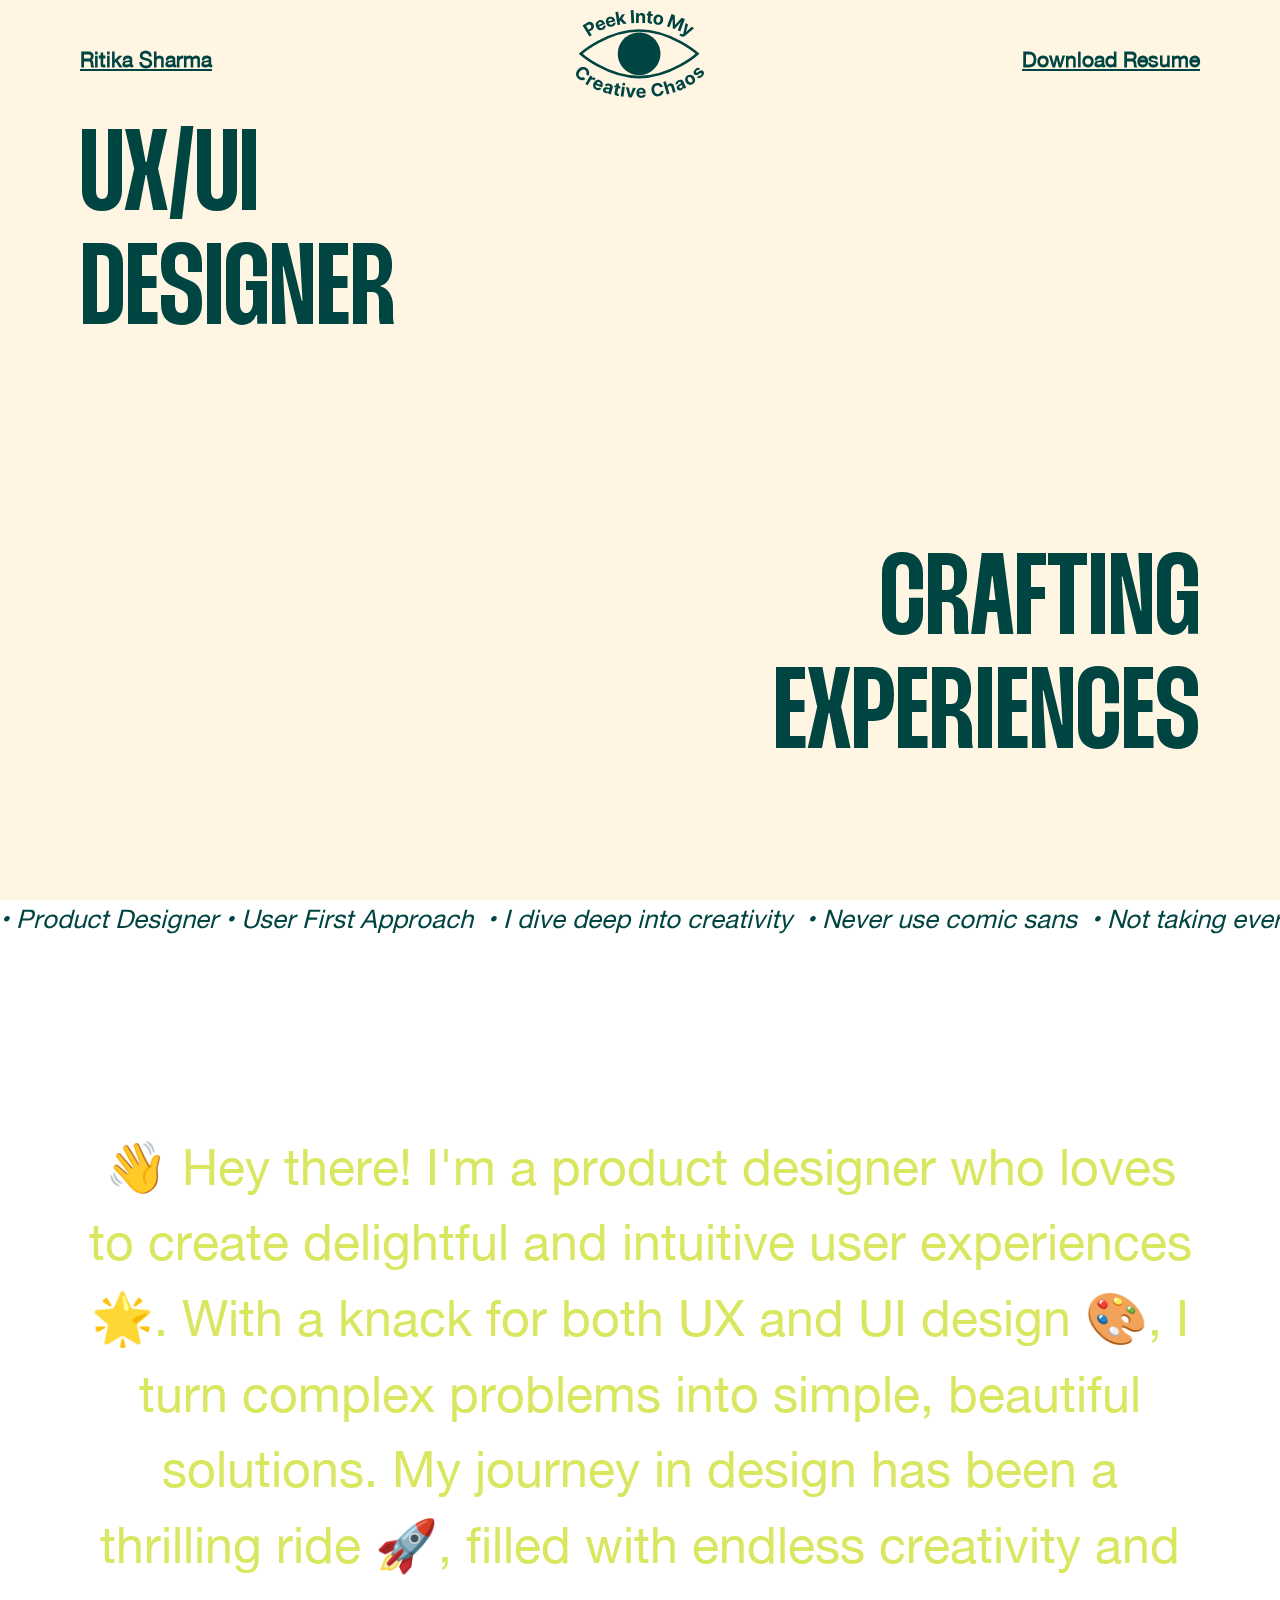
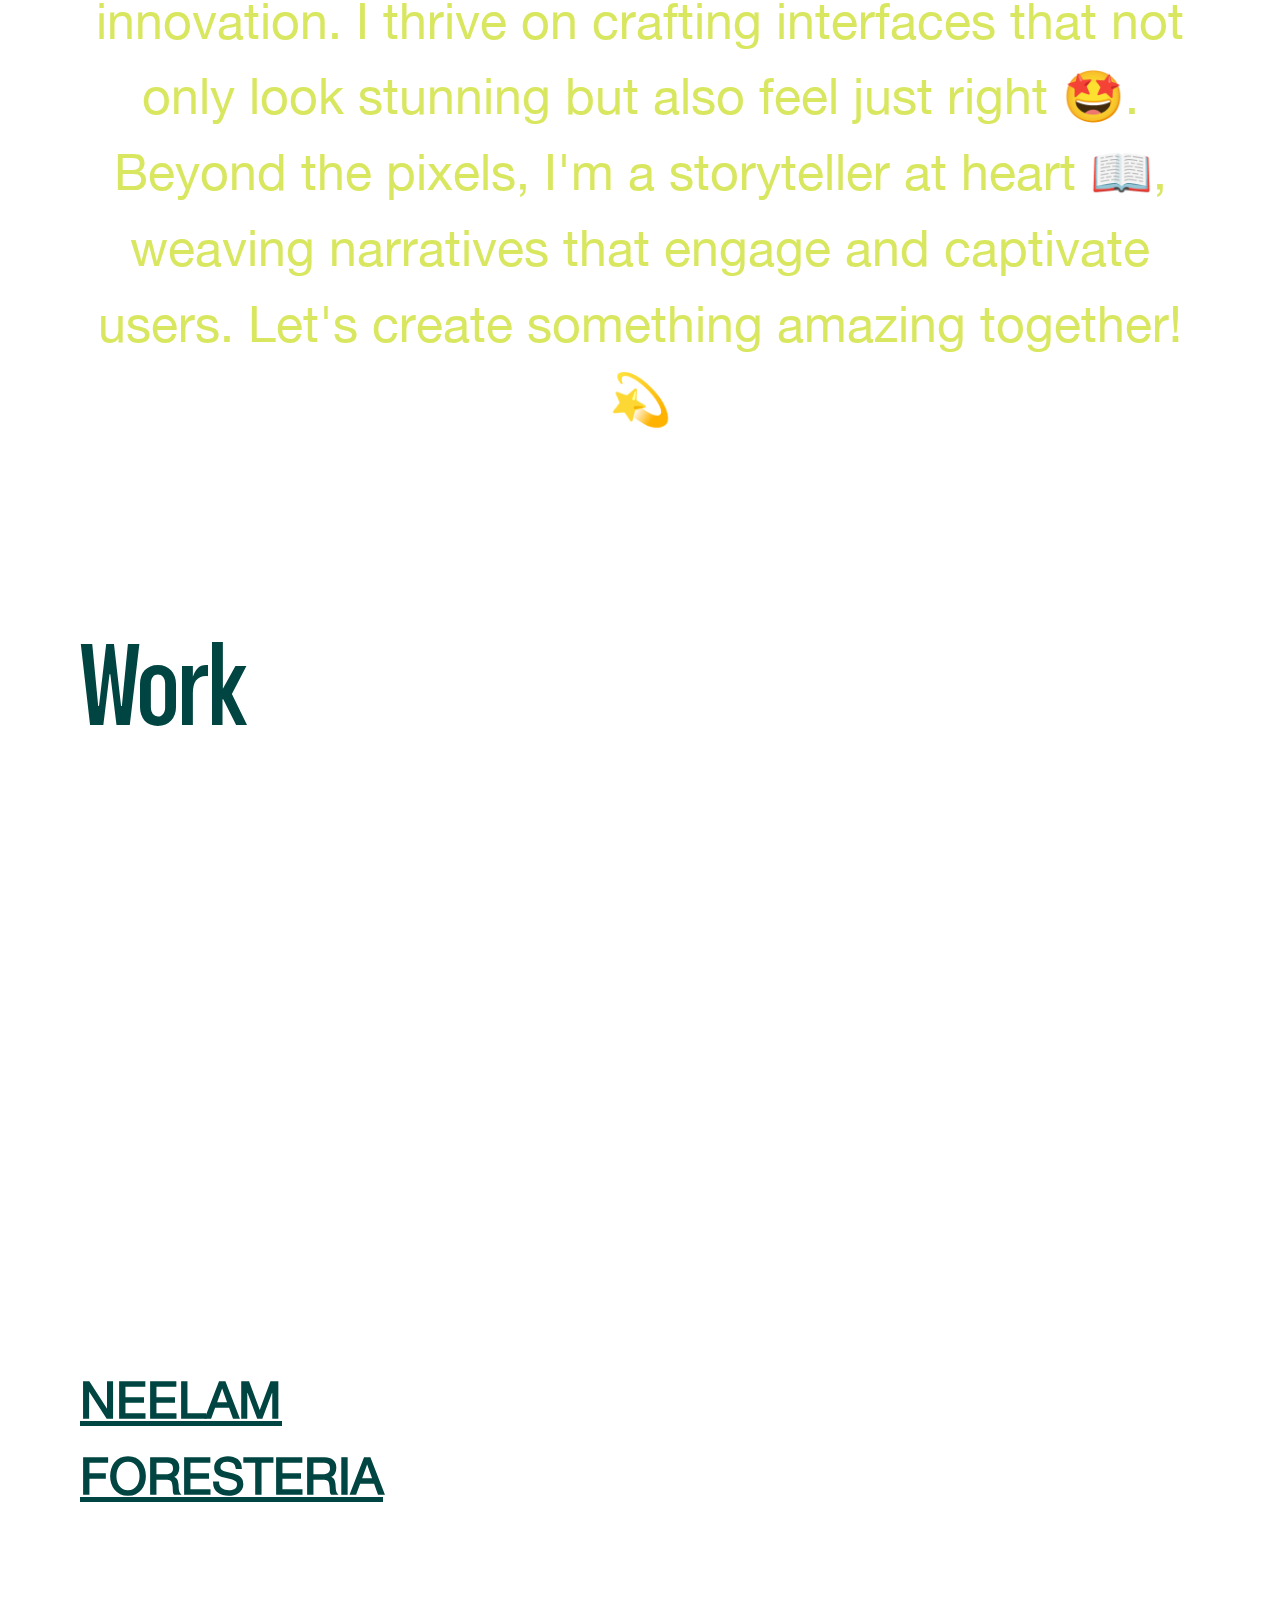
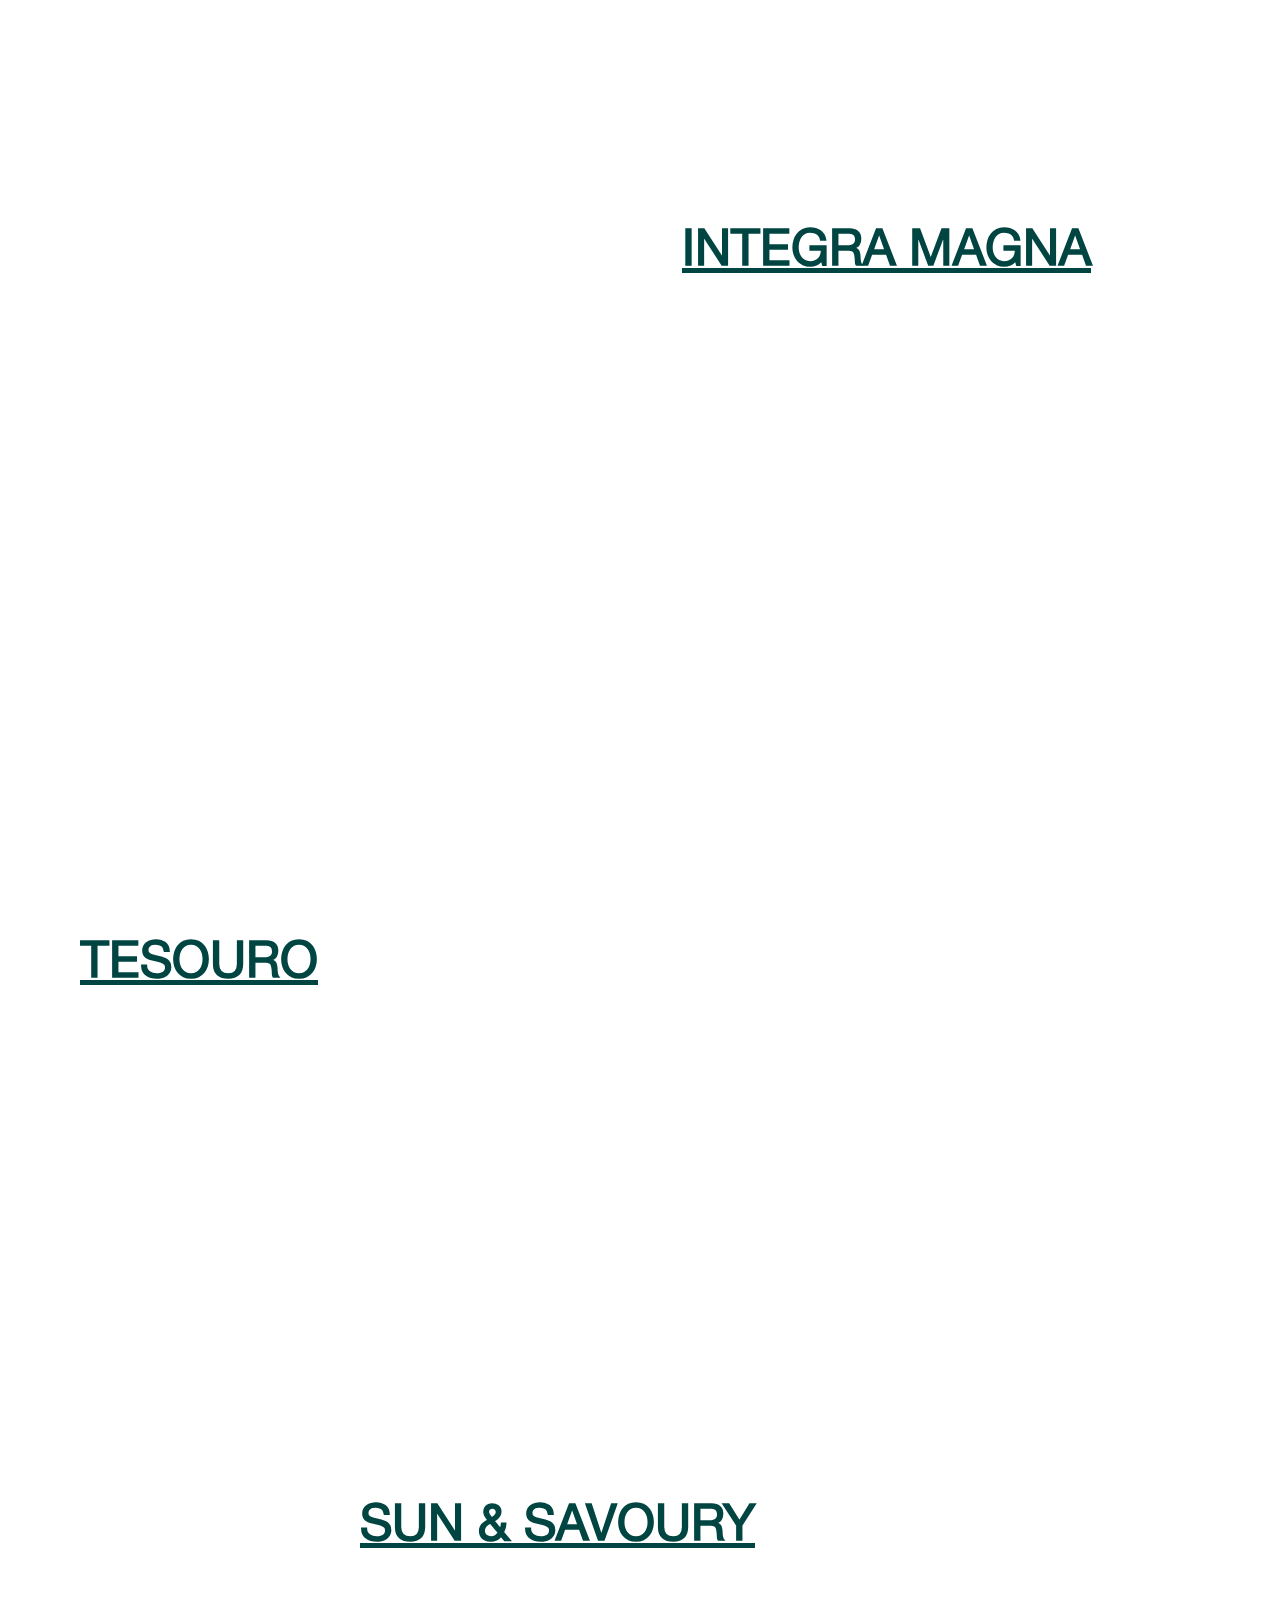
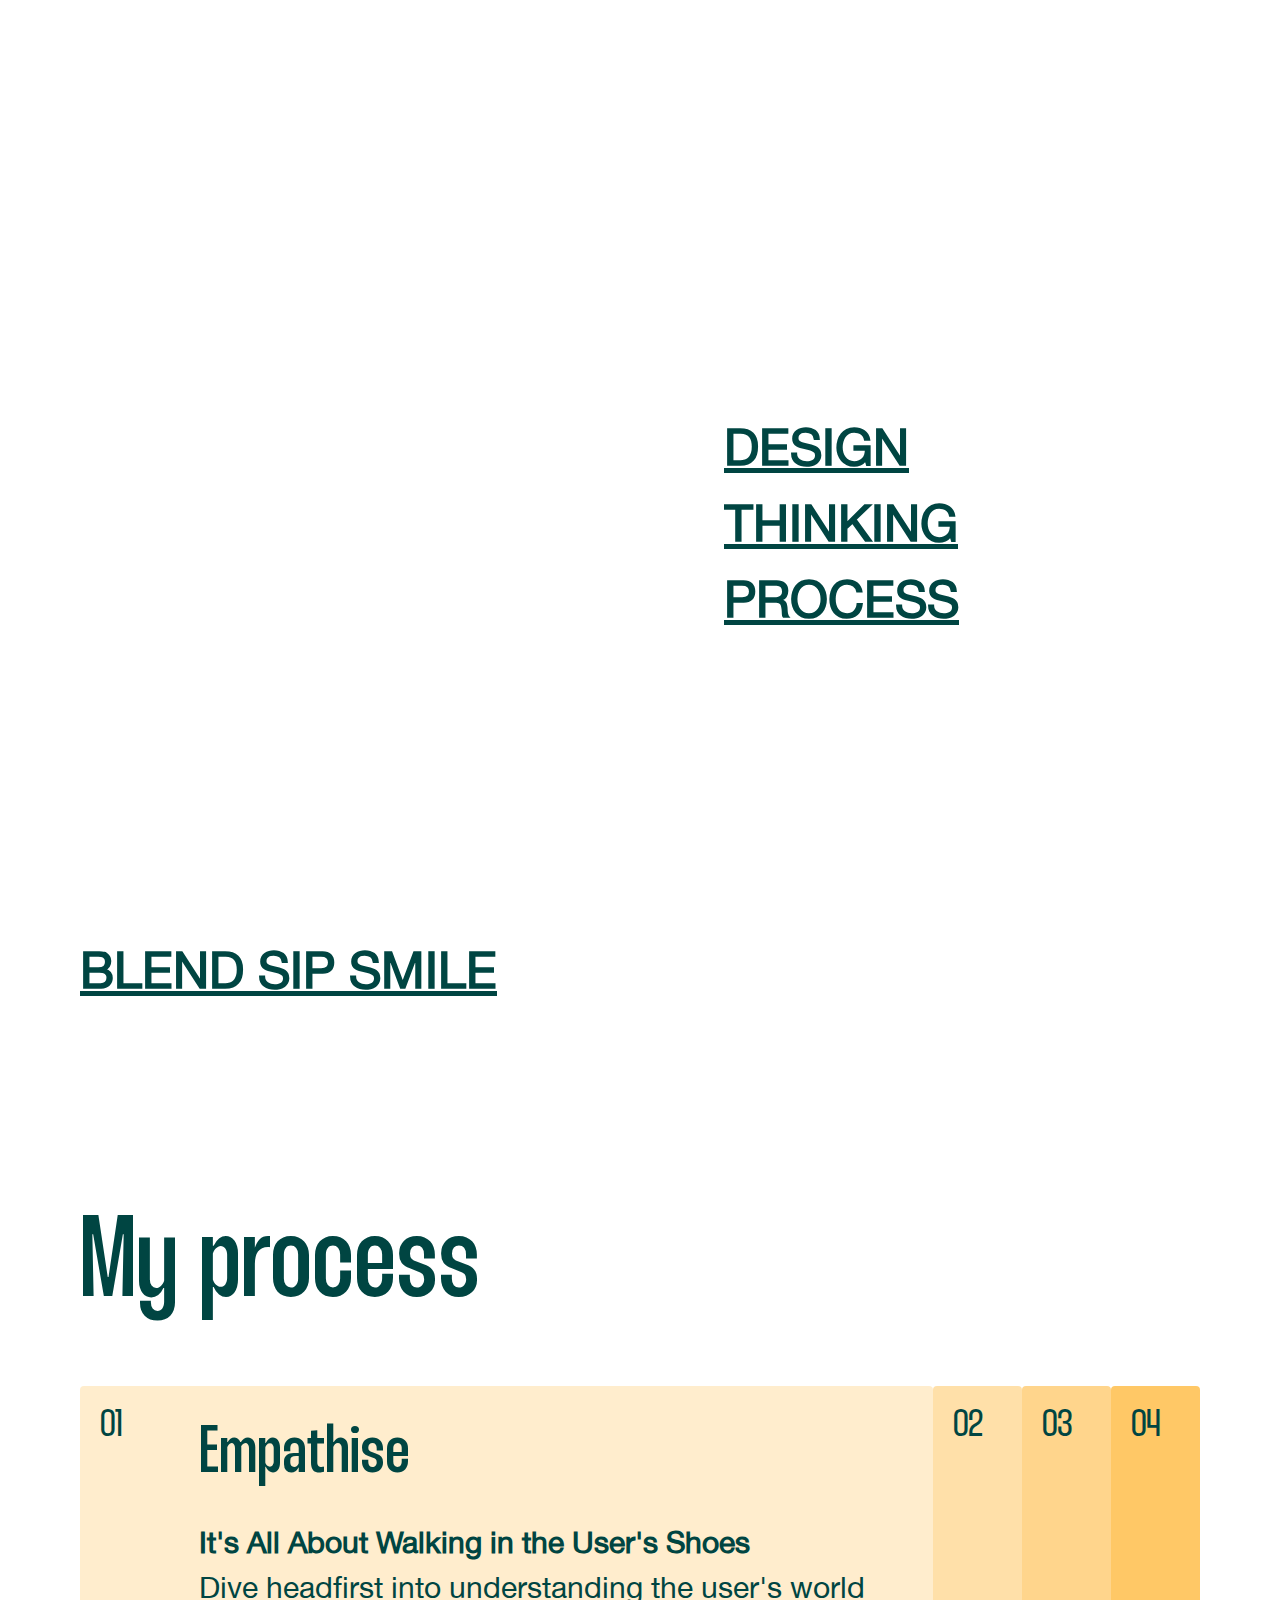
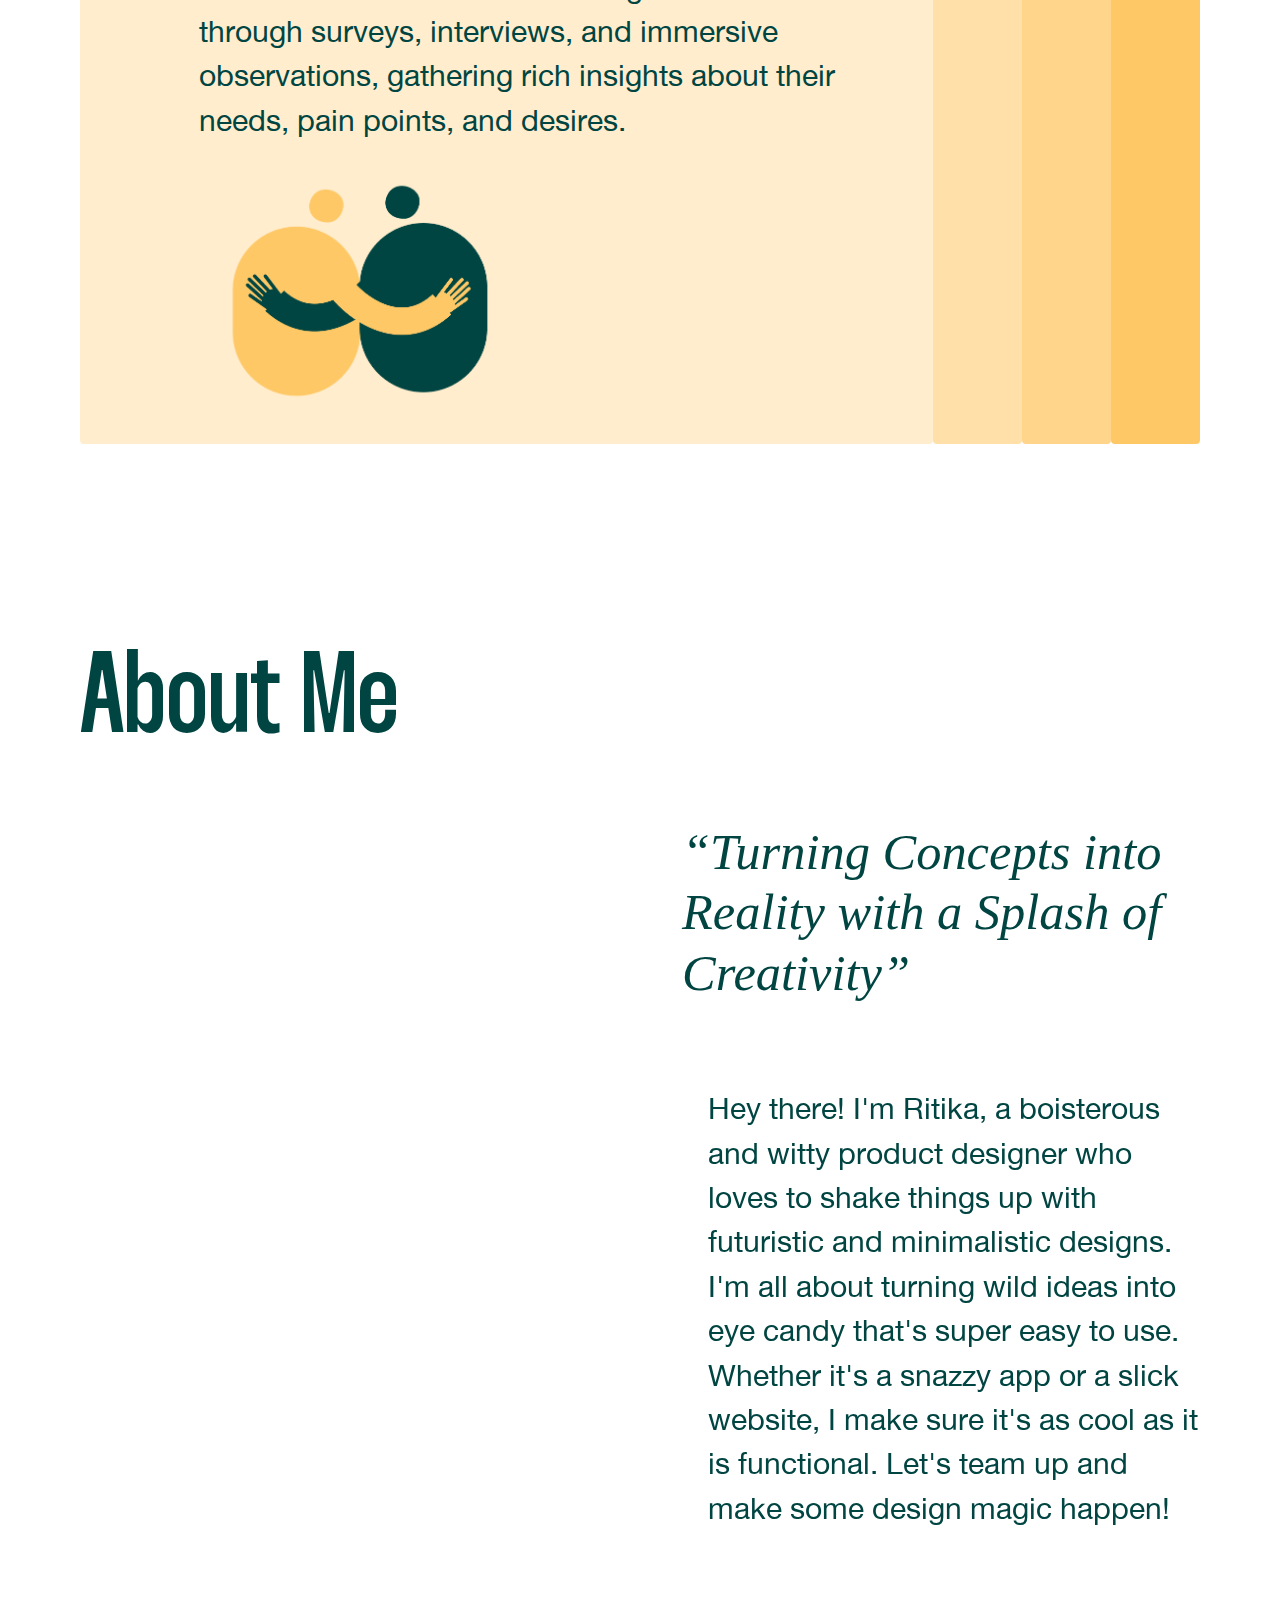
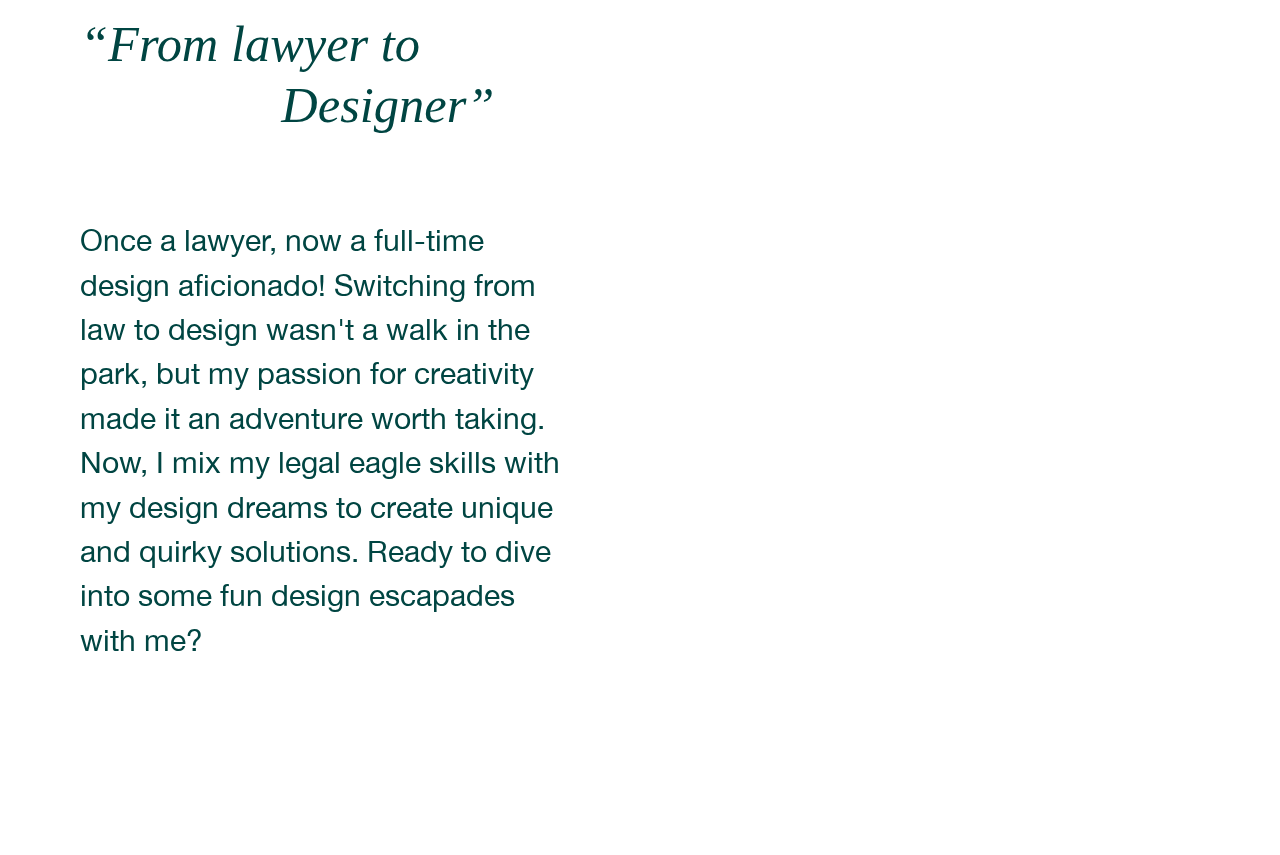
==== commit 12cf52fe: "Ritika Changes update" ====
--- a/index.html
+++ b/index.html
@@ -12,7 +12,7 @@
     <link rel='stylesheet' href='https://stackpath.bootstrapcdn.com/bootstrap/4.1.0/css/bootstrap.min.css'>
     <link rel="stylesheet" href="./css/global.css">
     <link rel="stylesheet" href="./css/landing.css">
-    <script src="./js/pageTransition.js" async></script>
+
 
 
 </head>
@@ -383,7 +383,8 @@
                                     immersive observations, gathering rich insights about their needs, pain points, and
                                     desires.
                                 </p>
-                                <img src="./assets/landing/Empathize-Icon.png" alt="" srcset="" class="myProcessCardImage">
+                                <img src="./assets/landing/Empathize-Icon.png" alt="" srcset=""
+                                    class="myProcessCardImage">
                             </div>
                         </div>
                     </div>
@@ -465,7 +466,8 @@
                                     feedback to enhance user experience and design efficiency
 
                                 </p>
-                                <img src="./assets/landing/Prototype-Icon.png" alt="" srcset="" class="myProcessCardImage">
+                                <img src="./assets/landing/Prototype-Icon.png" alt="" srcset=""
+                                    class="myProcessCardImage">
                             </div>
                         </div>
                     </div>
@@ -484,7 +486,7 @@
                     </div>
                     <div class="aboutMeContain1">
                         <h3 class="aboutMeSubExplain">
-                            “&nbsp;&nbsp;&nbsp;Turning Concepts into Reality with a Splash of Creativity”
+                            “Turning Concepts into Reality with a Splash of Creativity”
                         </h3>
                         <p class="aboutMeContent">
                             <!-- <span>
@@ -817,7 +819,7 @@
             <section class="aboutMeSection sitePaddingContainer">
                 <h2 class="headings">
                     Meet Me
-                    <img src="./assets/landing/Meet-me.png" alt="" srcset="" class="meetMeElement">
+                    <!-- <img src="./assets/landing/Meet-me.png" alt="" srcset="" class="meetMeElement"> -->
                 </h2>
                 <div class="aboutMeContainer">
                     <div class="imgRow imgRowOne">
@@ -848,8 +850,8 @@
                         </p>
                     </div>
                     <div class="aboutMeContain2">
-                        <h3 class="aboutMeSubExplain">
-                            &nbsp;&nbsp;&nbsp;&nbsp;&nbsp;“The Lovable <br> Clumsy One”
+                        <h3 class="aboutMeSubExplain" style="display: flex; flex-direction: column;     width: 80%;">
+                            <span>&nbsp;&nbsp;&nbsp;&nbsp;&nbsp;“The Lovable</span> <span  style="align-self: end;">Clumsy One”</span>
                             <img src="./assets/landing/Mashroom.png" alt="" srcset="" class="Mashroom">
                         </h3>
                         <p class="aboutMeContent">
@@ -927,6 +929,7 @@
             </div>
         </div>
     </footer>
+    <script src="./js/pageTransition.js" async></script>
 
     <script src="https://unpkg.com/detect-it@4/dist/detect-it.umd.production.js"></script>
     <script src="https://code.jquery.com/jquery-3.7.1.min.js"
@@ -937,13 +940,9 @@
     <script src='https://stackpath.bootstrapcdn.com/bootstrap/4.1.0/js/bootstrap.min.js'></script>
     <script src="https://cdn.jsdelivr.net/gh/studio-freight/lenis@latest/bundled/lenis.js"></script>
 
-
-    <script>
-
-
-    </script>
     <script src="./js/global.js" id="globalJs"></script>
     <script src="./js/landing.js" id="js"></script>
+
 </body>
 
 </html>--- a/css/landing.css
+++ b/css/landing.css
@@ -307,7 +307,7 @@
 .Mashroom {
     position: absolute;
     bottom: -20%;
-    right: 10%;
+    left: 10%;
     width: 10%;
     animation: 4s imageElementRotate infinite;
 }
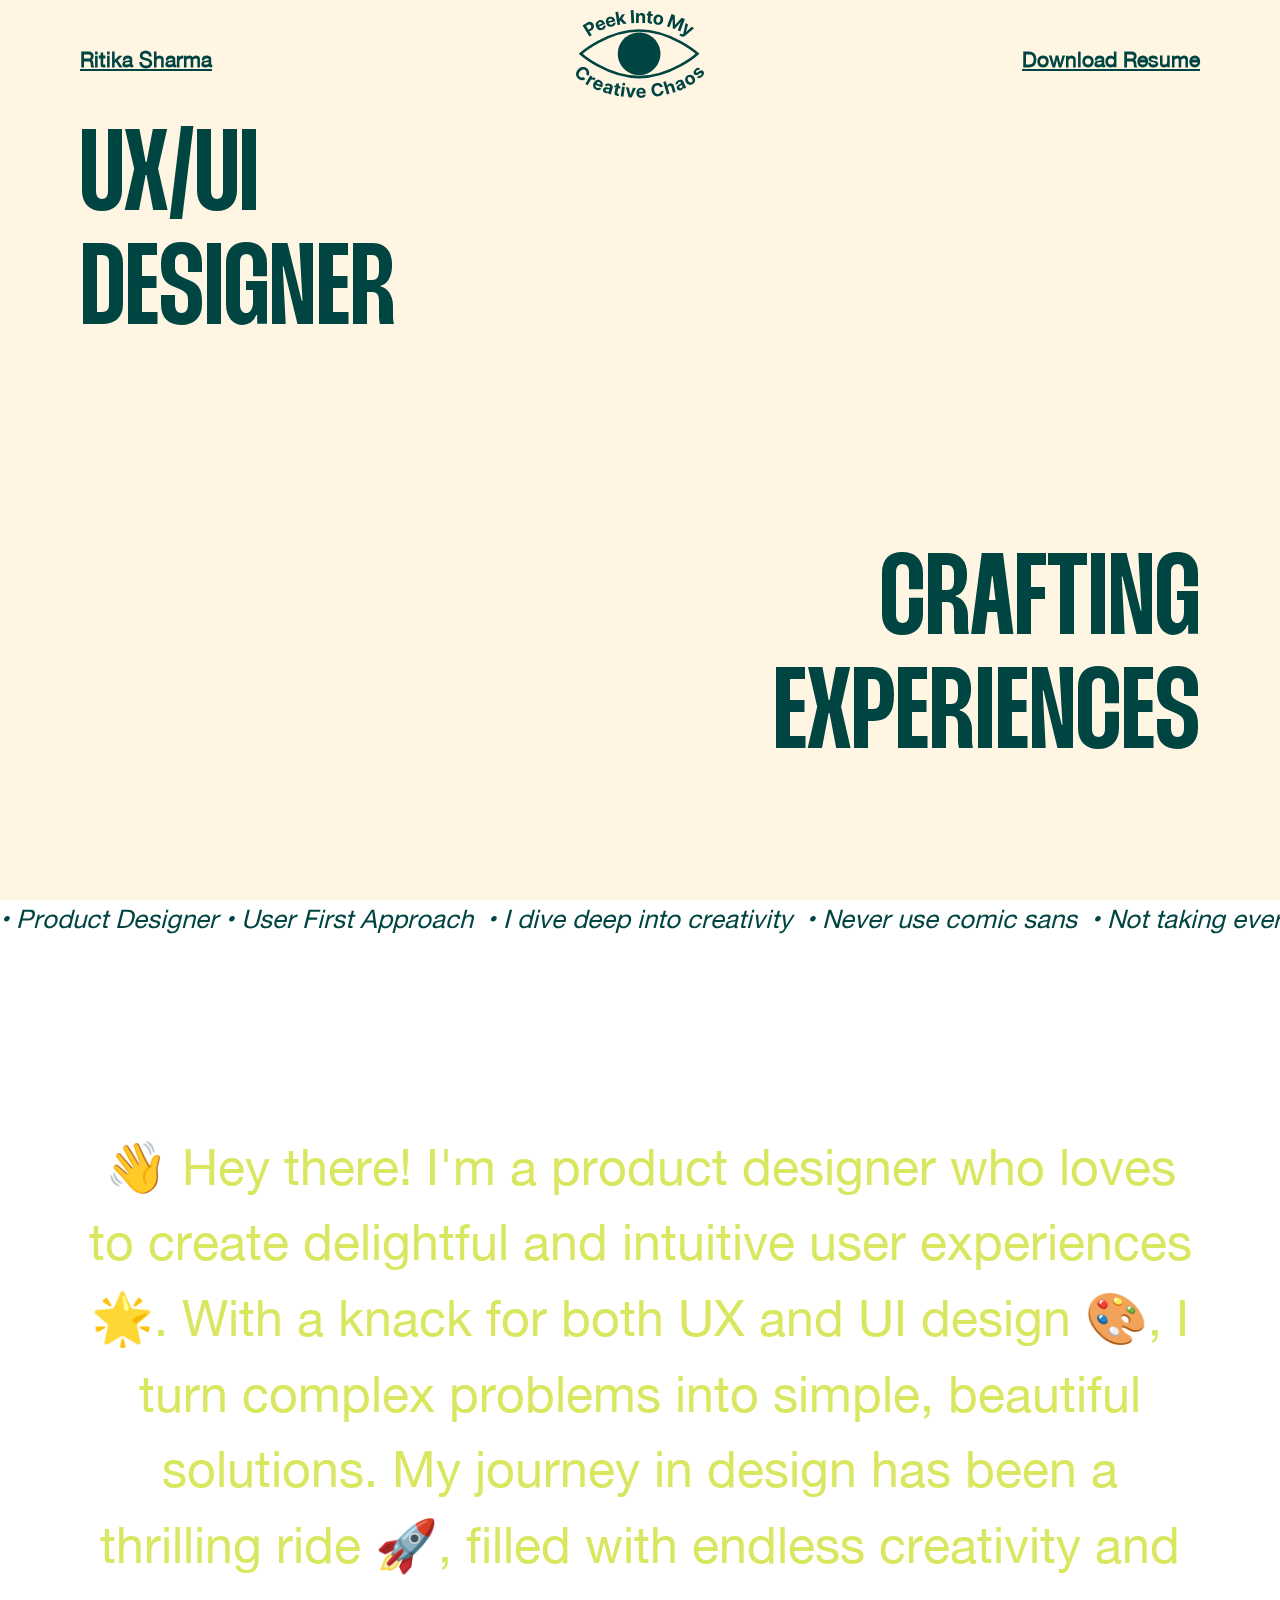
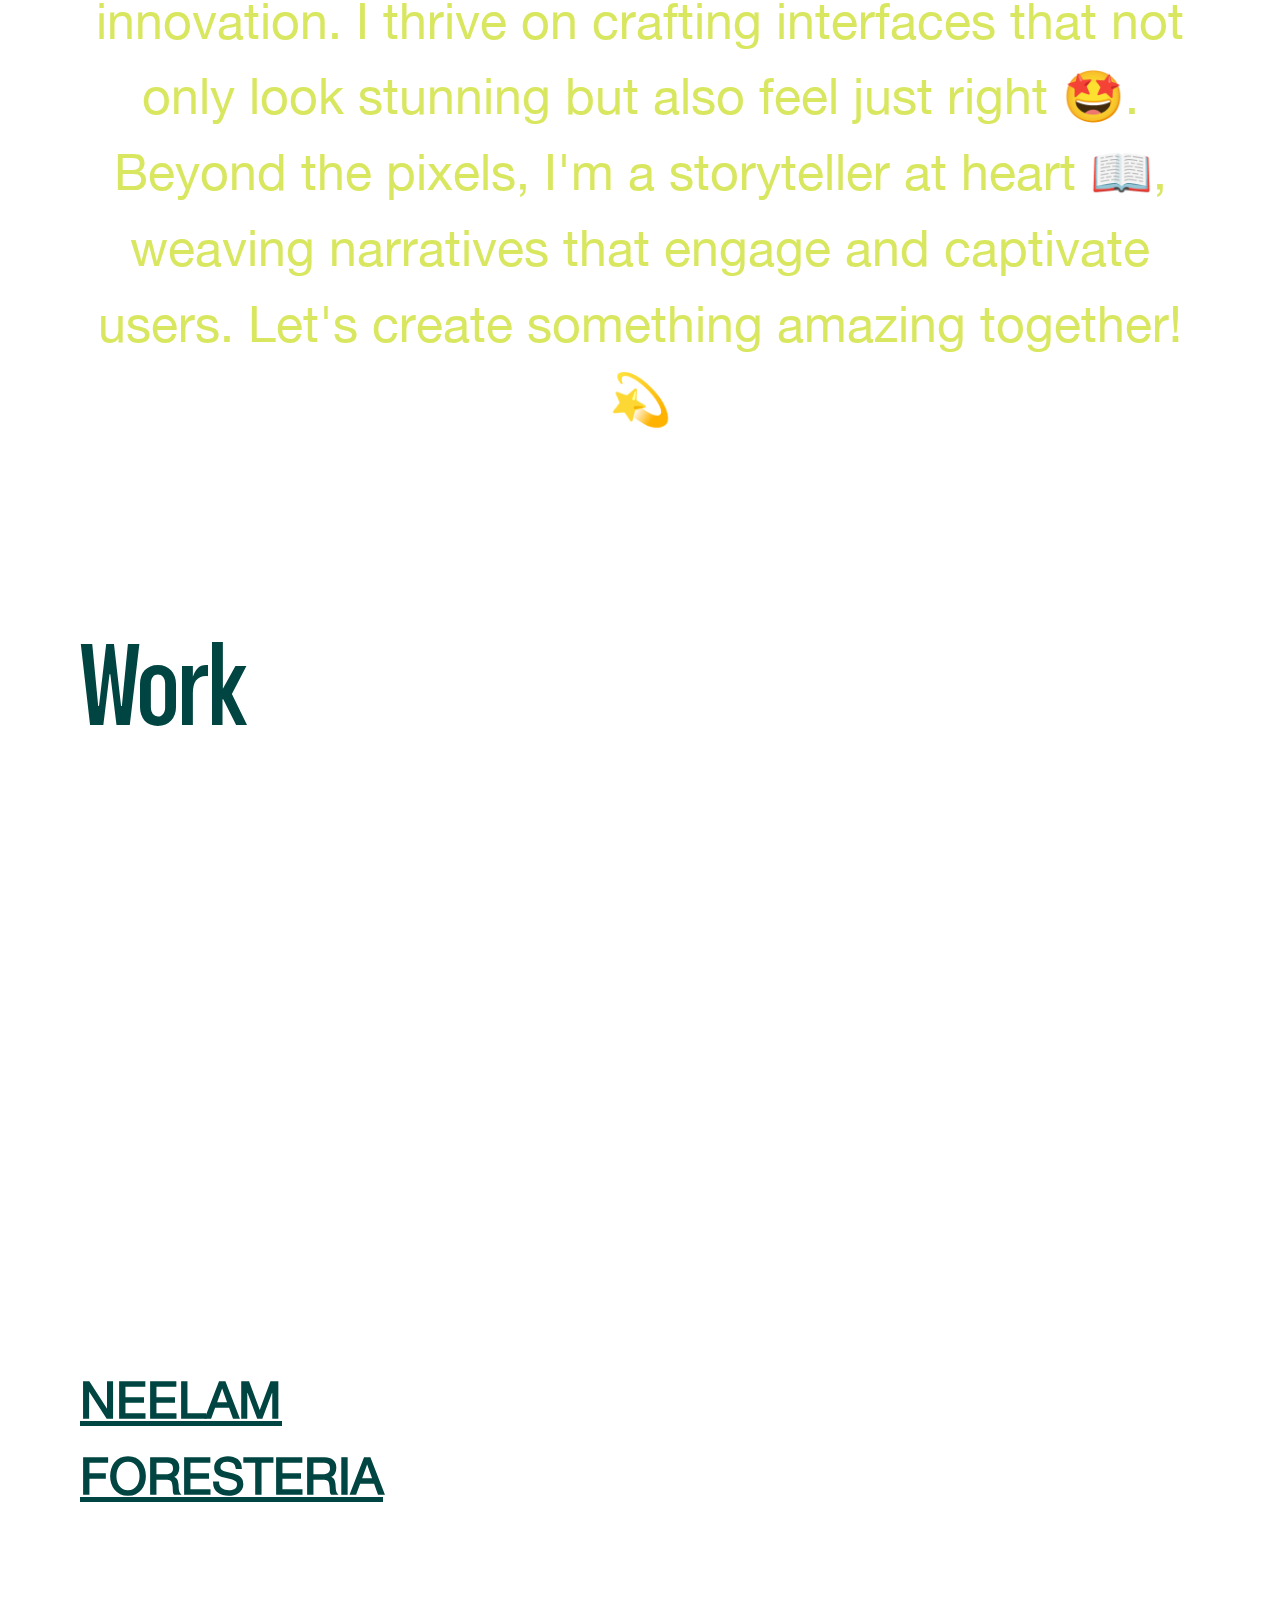
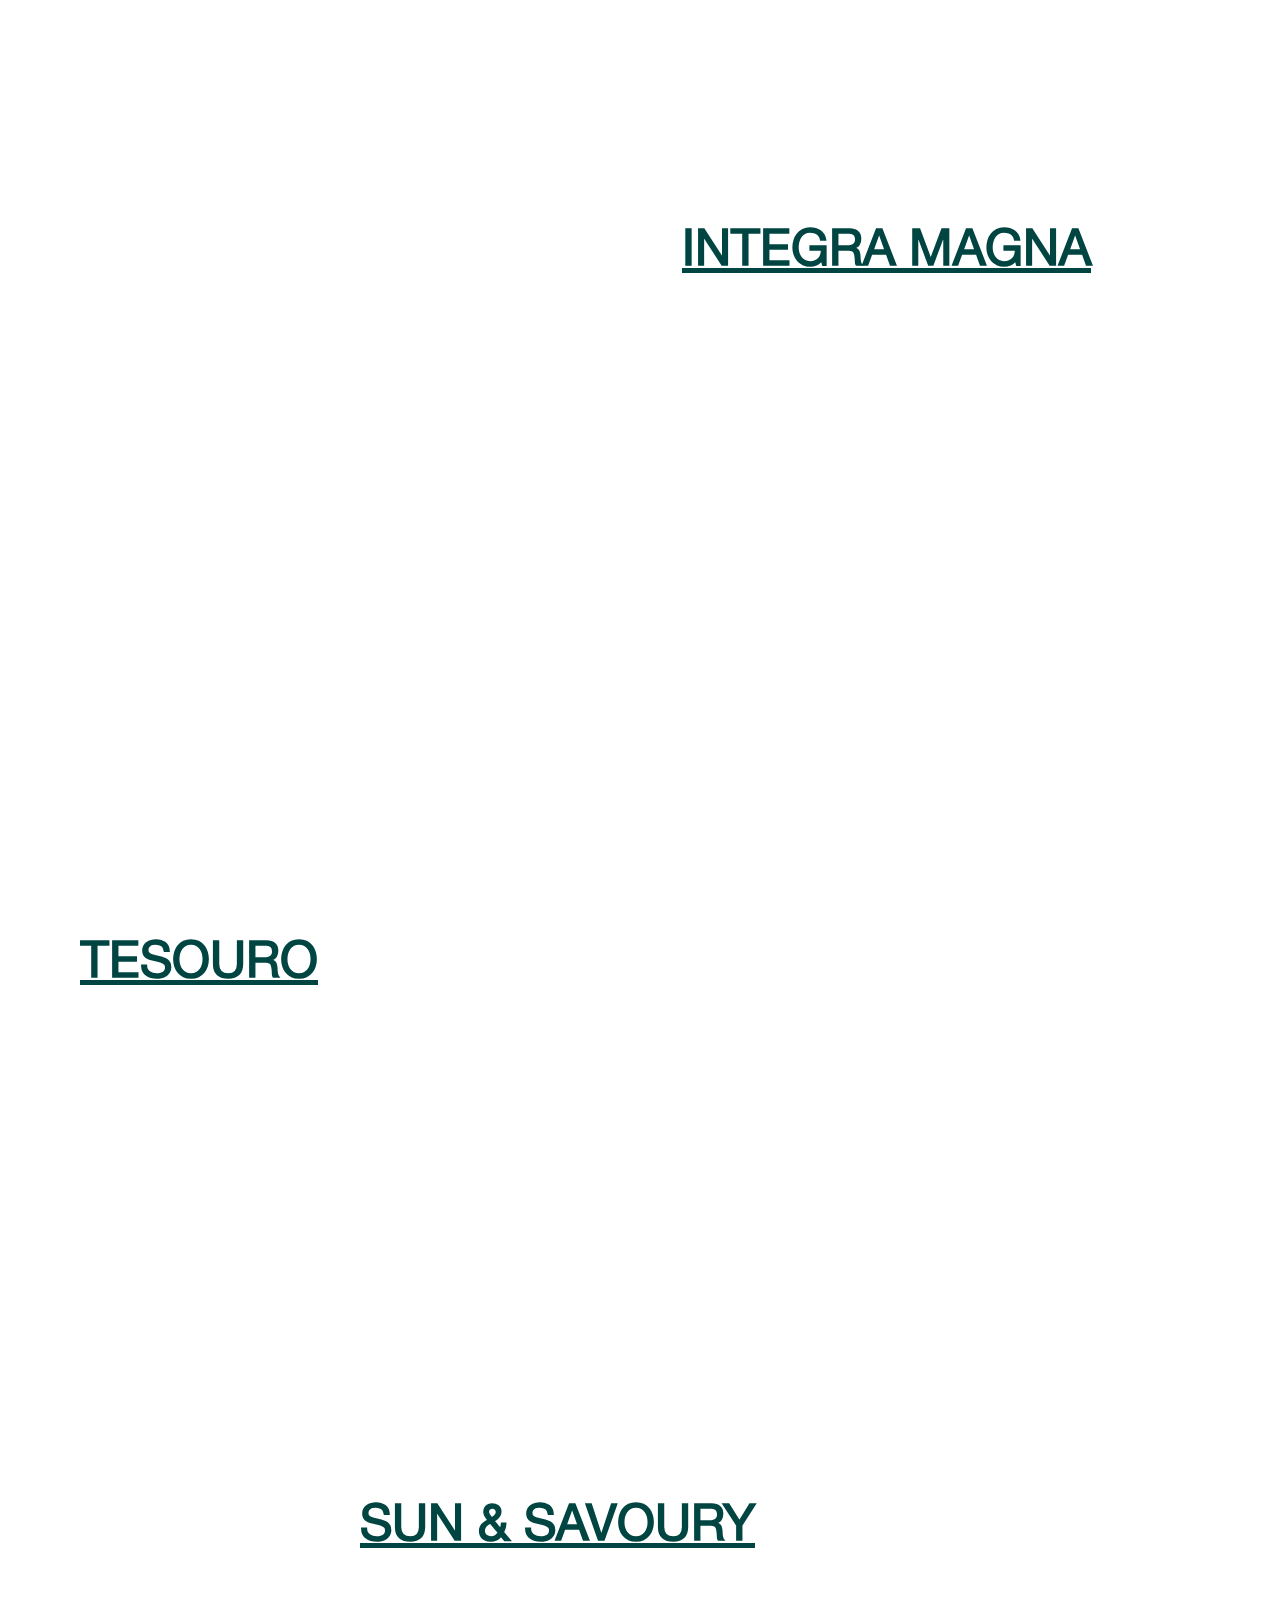
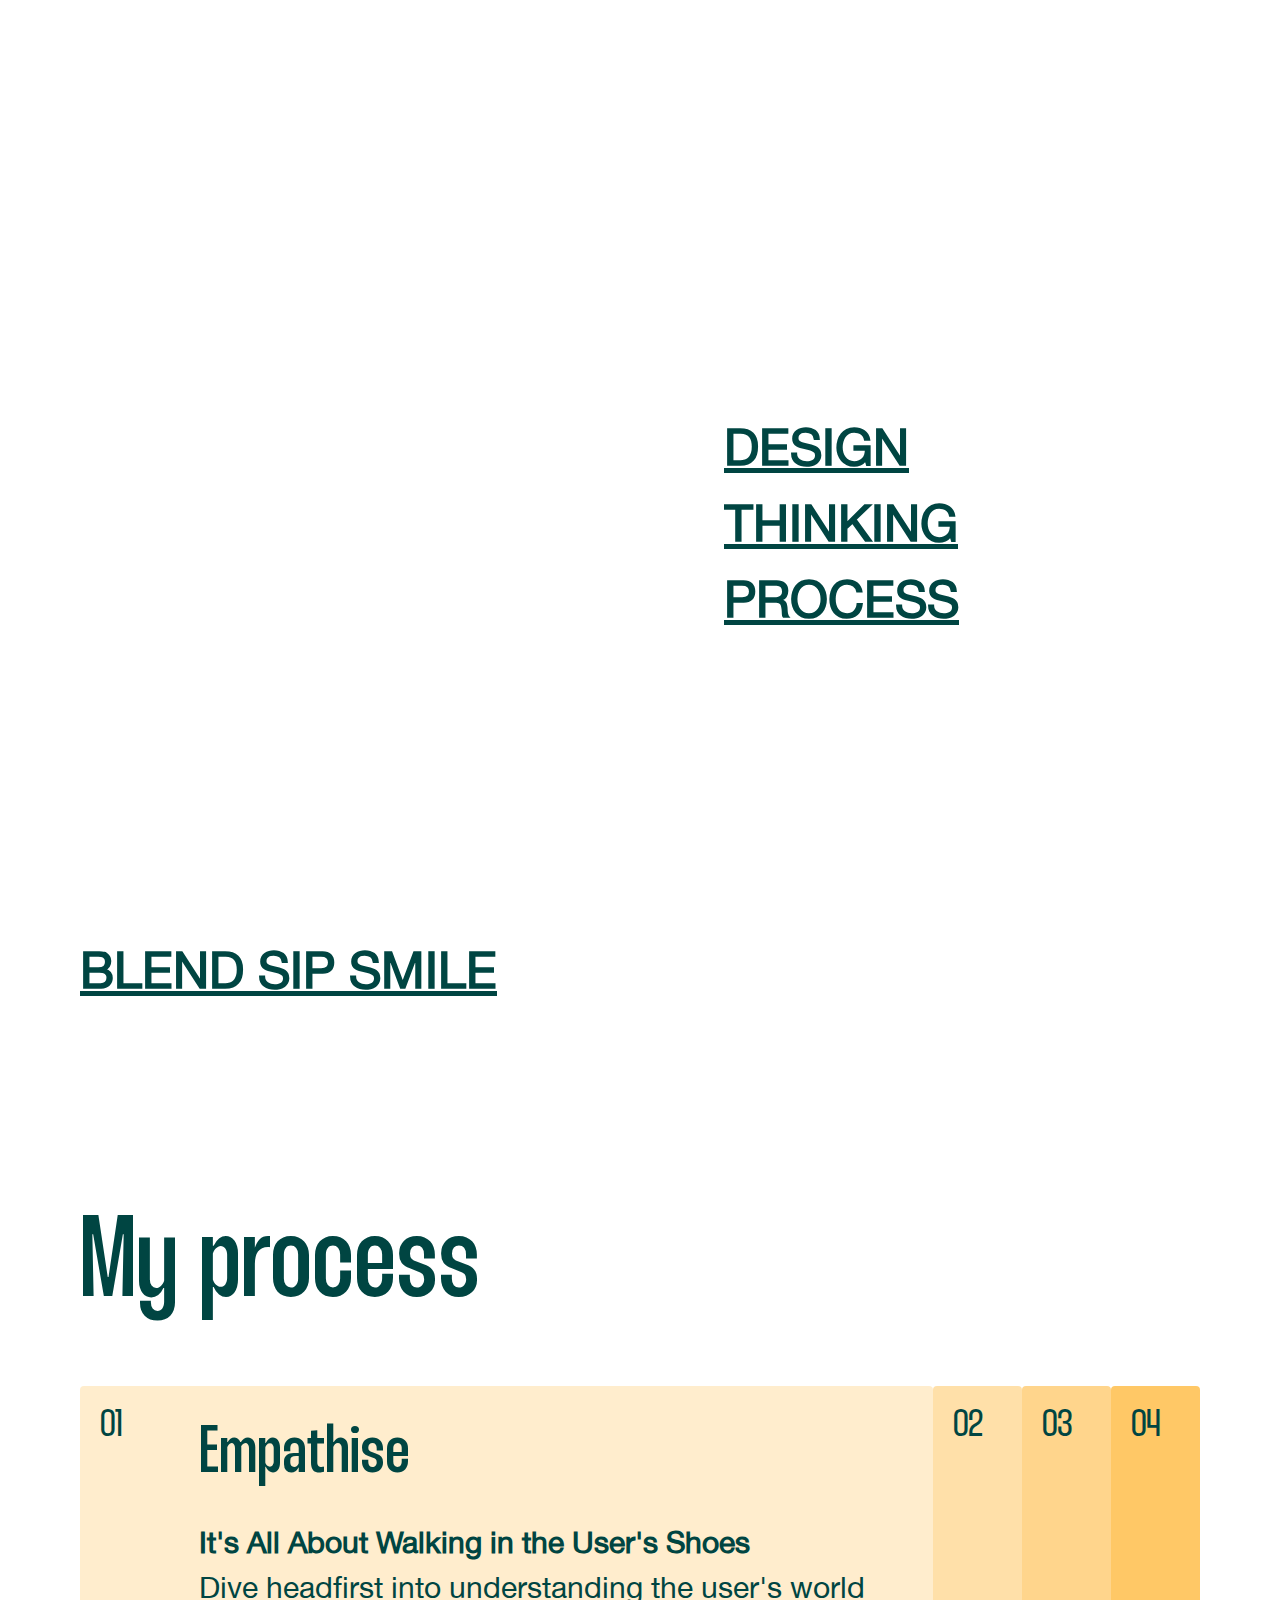
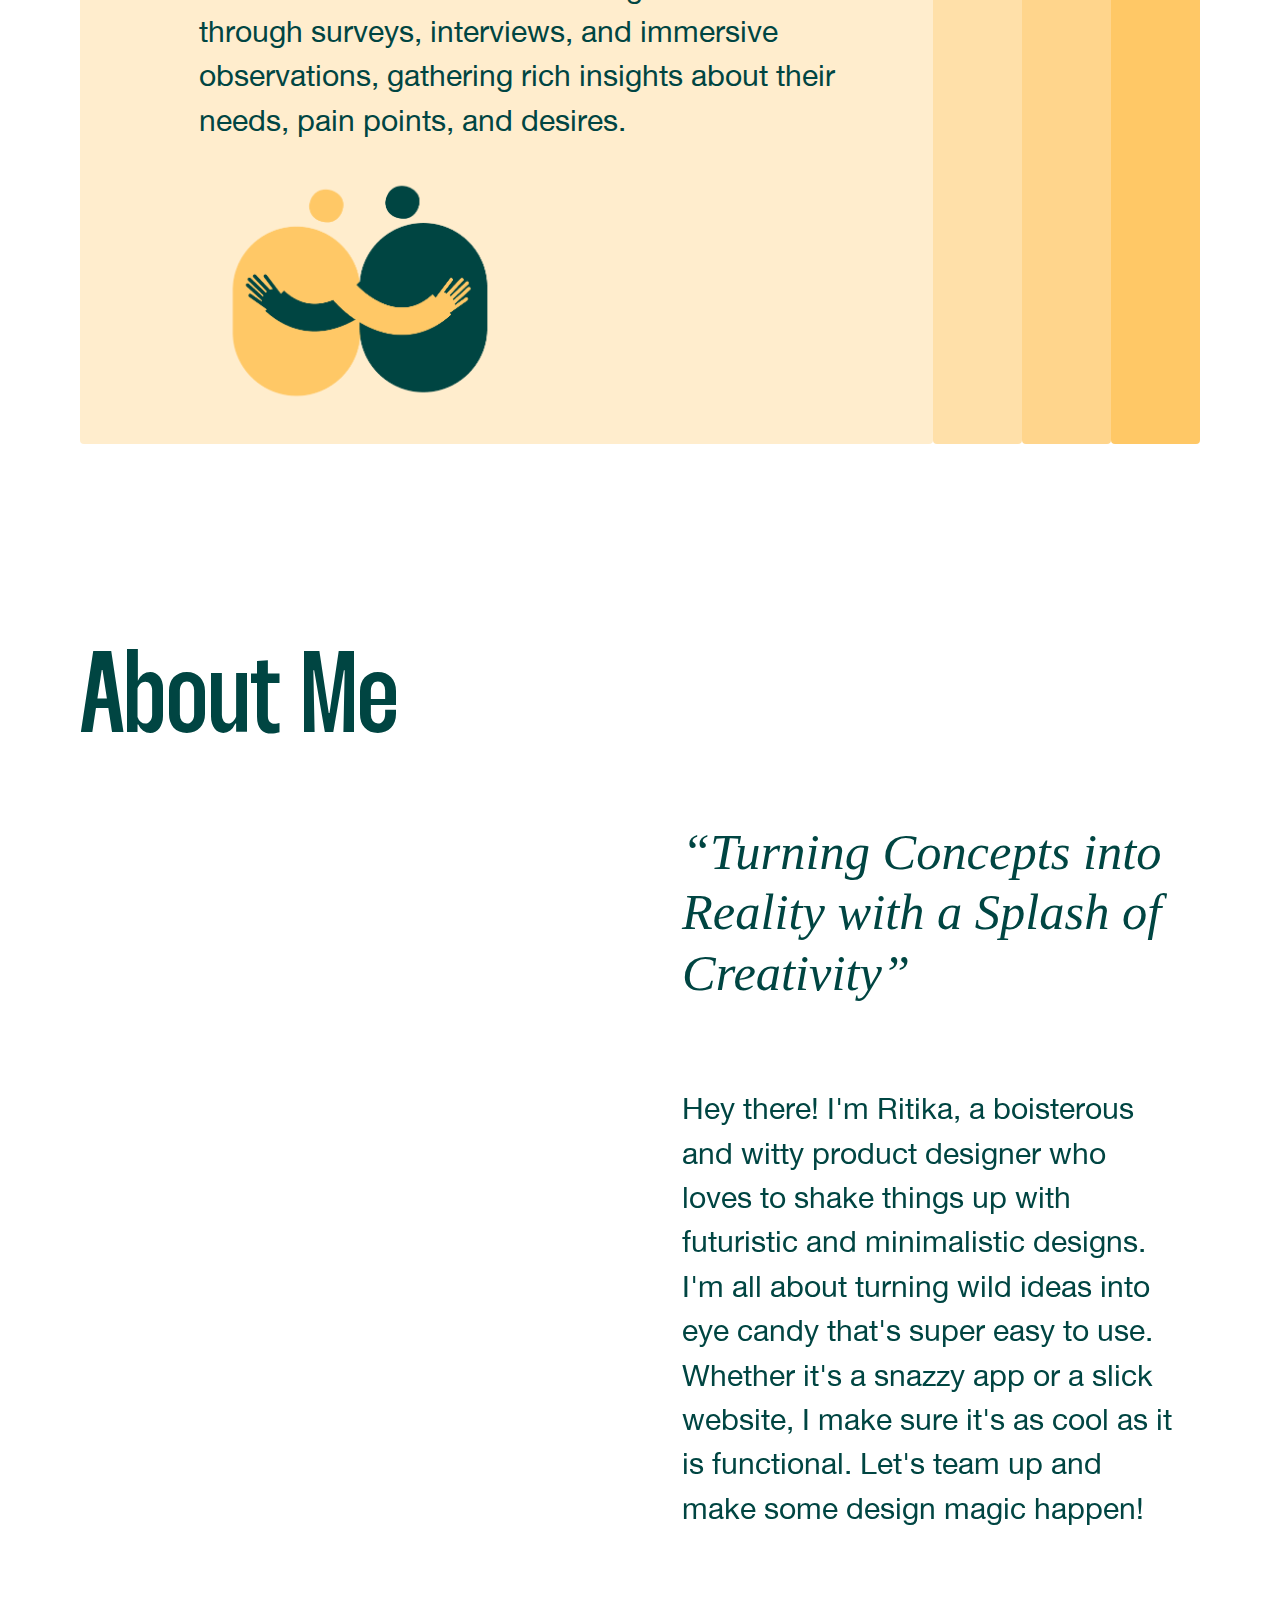
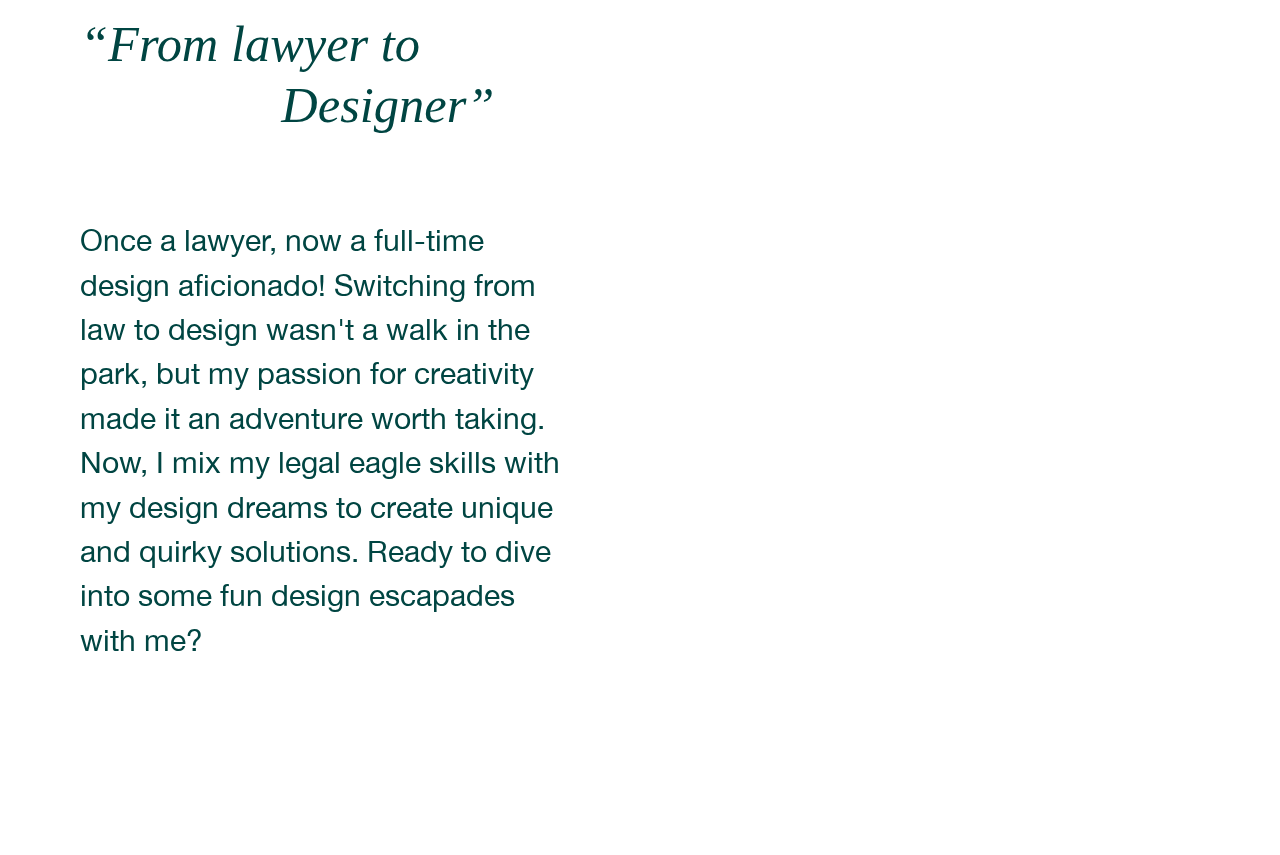
==== commit d2674d28: "Seprate Witty page" ====
--- a/index.html
+++ b/index.html
@@ -5,7 +5,7 @@
     <meta charset="UTF-8">
     <meta name="viewport" content="width=device-width, initial-scale=1.0">
     <title>Ritika Sharma | Visual Designer | UX/UI Designer</title>
-    <link id="root-css" rel="stylesheet" href="./css/root1.css">
+    <link id="root-css" rel="stylesheet" href="./css/professionalRoot.css">
     <link href="https://fonts.googleapis.com/css2?family=Inter:wght@100..900&display=swap" rel="stylesheet">
     <link rel="stylesheet" href="https://unpkg.com/normalize.css">
     <link rel='stylesheet' href='https://stackpath.bootstrapcdn.com/font-awesome/4.7.0/css/font-awesome.min.css'>
@@ -14,7 +14,15 @@
     <link rel="stylesheet" href="./css/landing.css">
 
 
-
+    <!-- Google tag (gtag.js) -->
+    <script async src="https://www.googletagmanager.com/gtag/js?id=G-5TWNDZMJHD"></script>
+    <script>
+        window.dataLayer = window.dataLayer || [];
+        function gtag() { dataLayer.push(arguments); }
+        gtag('js', new Date());
+
+        gtag('config', 'G-5TWNDZMJHD');
+    </script>
 </head>
 
 <body data-page="professional">
@@ -28,11 +36,10 @@
         </div>
     </header>
     <section class="stickyEye">
-        <button class="stickyEyeButton">
+        <a class="stickyEyeButton" href="./witty.html">
             <div class="eyeButton">
                 <svg id="Layer_2" data-name="Layer 2" xmlns="http://www.w3.org/2000/svg"
-                    xmlns:xlink="http://www.w3.org/1999/xlink" viewBox="0 0 134.62 92.45" class="hide"
-                    data-eye="professional">
+                    xmlns:xlink="http://www.w3.org/1999/xlink" viewBox="0 0 134.62 92.45" data-eye="professional">
                     <defs>
                         <style>
                             .cls-1 {
@@ -126,96 +133,12 @@
                     </g>
                 </svg>
 
-                <svg viewBox="0 0 135 93" fill="none" xmlns="http://www.w3.org/2000/svg" class="hide" data-eye="funky">
-                    <path
-                        d="M134.702 46.1941C134.702 46.1941 104.572 74.2031 67.392 74.2031C30.2121 74.2031 0.0820312 46.1941 0.0820312 46.1941C0.0820312 46.1941 30.2189 18.1851 67.392 18.1851C104.565 18.1851 134.702 46.1941 134.702 46.1941Z"
-                        fill="#D8FEFF" class="eyeOuterPath" />
-                    <path
-                        d="M129.38 46.1943C129.38 46.1943 101.629 70.9809 67.3932 70.9809C33.1569 70.9809 5.40625 46.1943 5.40625 46.1943C5.40625 46.1943 33.1569 21.4077 67.3932 21.4077C101.629 21.4077 129.38 46.1943 129.38 46.1943Z"
-                        stroke="#1C4AFD" stroke-width="2.69" stroke-miterlimit="10" class="eyeOuterPath" />
-                    <mask id="mask0_257_128" style="mask-type:alpha" maskUnits="userSpaceOnUse" x="7" y="22" width="121"
-                        height="48">
-                        <path
-                            d="M127.557 46.1943C127.557 46.1943 100.622 69.9585 67.392 69.9585C34.1618 69.9585 7.22656 46.1943 7.22656 46.1943C7.22656 46.1943 34.1618 22.4302 67.392 22.4302C100.622 22.4302 127.557 46.1943 127.557 46.1943Z"
-                            fill="#1C4AFD" class="eyeOuterPath" />
-                    </mask>
-                    <g mask="url(#mask0_257_128)">
-                        <g class="eyeCircle">
-                            <path
-                                d="M67.3911 68.8666C79.9136 68.8666 90.0634 58.7168 90.0634 46.1943C90.0634 33.6718 79.9136 23.522 67.3911 23.522C54.8686 23.522 44.7188 33.6718 44.7188 46.1943C44.7188 58.7168 54.8686 68.8666 67.3911 68.8666Z"
-                                fill="#FC06F8" class=" funkyEyeCenter" />
-                            <path
-                                d="M72.6486 47.4589C71.6152 44.9911 69.5961 42.469 66.6321 43.2168C63.8924 43.7334 62.5191 46.8947 63.4981 49.376C64.7353 53.3259 70.1264 54.5156 72.9545 51.5515C75.7486 48.7438 74.824 43.7199 71.9212 41.3337C66.3941 36.7108 58.2226 40.885 58.6509 48.0912C58.7868 51.8982 61.1798 55.5761 64.6606 57.1533C69.229 59.4035 75.3203 58.0983 78.196 53.8017C82.4381 47.8736 79.5421 39.097 73.4372 35.6571C65.8095 31.2586 55.8364 35.5823 53.6813 44.0938C51.3835 53.0675 58.141 62.8707 67.2779 64.1148C76.578 65.7803 85.7625 58.7033 86.7618 49.3556C88.2235 35.0112 74.2394 23.8008 60.5408 28.8112C52.4168 31.7344 47.7668 39.0222 47.0938 47.4657C47.3317 44.7532 47.692 41.9931 48.7457 39.4369C52.9267 28.7024 66.2582 23.5085 76.5984 28.648C84.2261 32.4007 89.2228 41.0209 88.3255 49.5324C86.6191 65.6036 66.5233 71.96 55.8908 59.7842C50.0646 53.3327 49.412 42.2174 56.1355 36.1465C59.3171 33.1281 63.838 31.5509 68.2025 32.0064C75.7486 32.659 81.6087 39.0154 82.0574 46.5276C82.4517 52.4489 78.3863 58.4178 72.4854 59.6619C63.1581 61.8985 54.4291 53.0335 57.9506 43.8286C60.9963 36.2417 72.3223 36.3097 75.1028 44.0462C77.5773 50.3346 71.622 56.5143 65.5172 52.9248C63.1173 51.3543 61.914 47.996 63.2737 45.3854C64.2051 43.4139 66.6049 42.435 68.6648 42.9924C70.7722 43.5363 71.8804 45.6166 72.6486 47.4657V47.4589Z"
-                                fill="#1C4AFD" class=" funkyEyeCenter" />
-                            <path
-                                d="M67.3905 54.862C72.1765 54.862 76.0583 50.9802 76.0583 46.1942C76.0583 41.4082 72.1765 37.5264 67.3905 37.5264C62.6045 37.5264 58.7227 41.4082 58.7227 46.1942C58.7227 50.9802 62.6045 54.862 67.3905 54.862Z"
-                                fill="#1C4AFD" class=" funkyEyeCenter" />
-                            <path
-                                d="M64.2582 44.6716C65.5838 44.6716 66.6648 43.5975 66.6648 42.265C66.6648 40.9325 65.5906 39.8584 64.2582 39.8584C62.9257 39.8584 61.8516 40.9325 61.8516 42.265C61.8516 43.5975 62.9257 44.6716 64.2582 44.6716Z"
-                                fill="#D6FFF1" class="" />
-                        </g>
-                    </g>
-                    <!-- <path
-                        d="M135.046 46.6301C135.046 46.6301 104.916 74.6391 67.7358 74.6391C30.5559 74.6391 0.425781 46.6301 0.425781 46.6301C0.425781 46.6301 30.5627 18.6211 67.7358 18.6211C104.909 18.6211 135.046 46.6301 135.046 46.6301Z"
-                        fill="#D8FEFF" /> -->
-                    <path
-                        d="M19.5696 15.046C19.2596 14.596 18.8496 14.336 18.3496 14.276C17.8496 14.216 17.2896 14.356 16.6696 14.696C16.2496 14.926 15.9296 15.186 15.7096 15.456C15.4896 15.736 15.3596 16.016 15.3196 16.306C15.2796 16.596 15.3396 16.866 15.4796 17.126C15.5896 17.346 15.7396 17.506 15.9296 17.616C16.1196 17.726 16.3396 17.786 16.5796 17.796C16.8196 17.806 17.0796 17.796 17.3596 17.756C17.6396 17.716 17.9296 17.646 18.2196 17.556L19.4496 17.206C20.0396 17.026 20.6096 16.916 21.1596 16.866C21.7096 16.816 22.2296 16.846 22.7096 16.956C23.1896 17.066 23.6296 17.266 24.0296 17.556C24.4296 17.846 24.7696 18.236 25.0496 18.736C25.4596 19.476 25.6296 20.226 25.5596 20.966C25.4896 21.706 25.1896 22.426 24.6596 23.116C24.1296 23.806 23.3696 24.416 22.3896 24.966C21.4196 25.506 20.4796 25.836 19.5996 25.936C18.7096 26.036 17.8996 25.906 17.1696 25.546C16.4396 25.186 15.8196 24.576 15.3196 23.716L17.7896 22.336C18.0396 22.726 18.3496 22.996 18.6996 23.156C19.0596 23.306 19.4496 23.356 19.8696 23.296C20.2896 23.236 20.7296 23.086 21.1596 22.836C21.5896 22.596 21.9296 22.326 22.1796 22.016C22.4296 21.716 22.5796 21.396 22.6296 21.076C22.6796 20.756 22.6296 20.446 22.4596 20.156C22.3096 19.886 22.0996 19.696 21.8396 19.606C21.5796 19.516 21.2596 19.486 20.8796 19.526C20.4996 19.566 20.0596 19.656 19.5696 19.796L18.0696 20.196C16.9096 20.516 15.8996 20.576 15.0096 20.376C14.1296 20.176 13.4396 19.636 12.9496 18.736C12.5396 18.006 12.3796 17.256 12.4696 16.496C12.5596 15.726 12.8696 14.996 13.3896 14.306C13.9096 13.616 14.6096 13.026 15.4896 12.536C16.3896 12.036 17.2496 11.756 18.0996 11.686C18.9396 11.616 19.6996 11.756 20.3796 12.096C21.0596 12.436 21.5996 12.956 22.0096 13.676L19.5596 15.036L19.5696 15.046Z"
-                        fill="#FC06F8" />
-                    <path
-                        d="M29.51 21.1959L23.5 12.2959L26.25 11.3559L30.02 17.4259L30.11 17.3959L29.45 10.2659L32.15 9.34592L35.99 15.3459L36.07 15.3159L35.33 8.25592L38.08 7.31592L38.76 18.0359L35.88 19.0159L32.09 13.4259L31.97 13.4659L32.39 20.2059L29.52 21.1859L29.51 21.1959Z"
-                        fill="#FC06F8" />
-                    <path
-                        d="M41.1317 5.52603C40.7117 5.61603 40.3217 5.56603 39.9717 5.34603C39.6117 5.13603 39.3917 4.83603 39.3017 4.44603C39.2117 4.05603 39.2917 3.69603 39.5217 3.34603C39.7517 3.00603 40.0817 2.78603 40.5017 2.68603C40.9217 2.58603 41.3017 2.65603 41.6617 2.86603C42.0217 3.07603 42.2417 3.37603 42.3317 3.76603C42.4217 4.15603 42.3417 4.52603 42.1117 4.86603C41.8817 5.21603 41.5517 5.42603 41.1317 5.52603ZM42.2917 17.256L40.0217 7.14603L42.8217 6.51603L45.0917 16.626L42.2917 17.256Z"
-                        fill="#FC06F8" />
-                    <path
-                        d="M50.6912 5.10559L51.0413 7.23559L44.8812 8.25559L44.5312 6.12559L50.6912 5.10559ZM45.5312 3.44559L48.3613 2.97559L49.9412 12.5056C49.9812 12.7656 50.0613 12.9656 50.1613 13.0956C50.2613 13.2256 50.3913 13.3056 50.5513 13.3456C50.7013 13.3756 50.8813 13.3856 51.0713 13.3456C51.2013 13.3256 51.3313 13.2856 51.4613 13.2456C51.5913 13.1956 51.6912 13.1656 51.7612 13.1356L52.5612 15.1756C52.4312 15.2456 52.2312 15.3256 51.9912 15.4356C51.7412 15.5356 51.4413 15.6256 51.0713 15.7056C50.3913 15.8456 49.7813 15.8556 49.2313 15.7256C48.6813 15.6056 48.2313 15.3456 47.8713 14.9556C47.5113 14.5656 47.2812 14.0356 47.1712 13.3656L45.5312 3.46559V3.44559Z"
-                        fill="#FC06F8" />
-                    <path
-                        d="M58.272 14.9258C57.212 15.0158 56.282 14.8758 55.492 14.4858C54.692 14.1058 54.052 13.5258 53.582 12.7558C53.102 11.9858 52.822 11.0858 52.732 10.0358C52.642 8.97578 52.762 8.03578 53.102 7.19578C53.442 6.36578 53.972 5.68578 54.692 5.16578C55.412 4.64578 56.292 4.34578 57.332 4.25578C58.232 4.17578 59.032 4.27578 59.742 4.54578C60.452 4.81578 61.022 5.22578 61.472 5.78578C61.922 6.34578 62.192 7.01578 62.302 7.81578L59.602 8.05578C59.482 7.54578 59.242 7.14578 58.892 6.86578C58.542 6.57578 58.102 6.45578 57.572 6.50578C57.132 6.54578 56.752 6.69578 56.442 6.96578C56.132 7.23578 55.902 7.60578 55.762 8.07578C55.622 8.54578 55.572 9.10578 55.632 9.75578C55.692 10.4158 55.832 10.9658 56.052 11.4158C56.272 11.8658 56.562 12.1958 56.912 12.4058C57.262 12.6158 57.662 12.7058 58.102 12.6658C58.432 12.6358 58.722 12.5458 58.972 12.3858C59.222 12.2258 59.422 12.0158 59.572 11.7358C59.722 11.4658 59.812 11.1458 59.832 10.7758L62.532 10.5358C62.552 11.3258 62.402 12.0358 62.072 12.6758C61.742 13.3058 61.252 13.8158 60.612 14.2158C59.972 14.6058 59.192 14.8458 58.272 14.9258Z"
-                        fill="#FC06F8" />
-                    <path
-                        d="M67.0003 8.29604L66.9503 14.286L64.0703 14.256L64.2003 0.436035L66.9903 0.466035L66.9403 5.74604H67.0603C67.3003 5.13604 67.6803 4.66604 68.2103 4.31604C68.7303 3.97604 69.3903 3.80604 70.1803 3.81604C70.9003 3.81604 71.5303 3.98604 72.0603 4.30604C72.5903 4.62604 73.0103 5.07604 73.3003 5.65604C73.5903 6.23604 73.7303 6.93604 73.7203 7.74604L73.6603 14.346L70.7903 14.316L70.8403 8.23604C70.8503 7.59604 70.6903 7.09604 70.3703 6.73604C70.0503 6.37604 69.5903 6.19604 69.0103 6.19604C68.6203 6.19604 68.2703 6.27604 67.9703 6.43604C67.6703 6.59604 67.4303 6.83604 67.2603 7.15604C67.0903 7.47604 67.0003 7.85604 66.9903 8.29604H67.0003Z"
-                        fill="#FC06F8" />
-                    <path
-                        d="M79.4609 14.7156L81.4009 1.03564L86.8809 1.81564C87.8909 1.95564 88.7109 2.22564 89.3409 2.61564C89.9709 3.00564 90.4209 3.49564 90.6809 4.06564C90.9409 4.64564 91.0309 5.27564 90.9309 5.95564C90.8509 6.48564 90.6809 6.94564 90.4109 7.31564C90.1409 7.68564 89.8009 7.97564 89.3909 8.17564C88.9809 8.37564 88.5309 8.50564 88.0409 8.53564L88.0209 8.66564C88.5409 8.76564 89.0109 8.97564 89.4209 9.31564C89.8409 9.65564 90.1509 10.0856 90.3709 10.6156C90.5909 11.1456 90.6509 11.7456 90.5509 12.4156C90.4509 13.1456 90.1809 13.7656 89.7409 14.2756C89.3009 14.7956 88.7109 15.1656 87.9609 15.3956C87.2109 15.6256 86.3309 15.6656 85.3009 15.5256L79.4609 14.6956V14.7156ZM82.6909 12.7656L85.0509 13.0956C85.8609 13.2056 86.4709 13.1356 86.8809 12.8856C87.2909 12.6256 87.5409 12.2456 87.6109 11.7256C87.6609 11.3456 87.6109 10.9956 87.4809 10.6856C87.3509 10.3756 87.1109 10.1056 86.8009 9.89564C86.4909 9.68564 86.1009 9.54564 85.6409 9.47564L83.2209 9.13564L82.7109 12.7656H82.6909ZM83.4809 7.17564L85.6209 7.47564C86.0209 7.53564 86.3809 7.51564 86.7109 7.41564C87.0409 7.31564 87.3109 7.15564 87.5309 6.92564C87.7509 6.69564 87.8809 6.39564 87.9309 6.03564C88.0009 5.54564 87.8809 5.11564 87.5709 4.76564C87.2609 4.41564 86.7909 4.19564 86.1509 4.09564L83.9509 3.78564L83.4709 7.17564H83.4809Z"
-                        fill="#FC06F8" />
-                    <path
-                        d="M93.9128 17.3958C93.2728 17.2358 92.7328 16.9758 92.2828 16.6258C91.8328 16.2758 91.5228 15.8358 91.3528 15.3258C91.1828 14.8158 91.1728 14.2158 91.3328 13.5558C91.4728 12.9958 91.6928 12.5558 91.9928 12.2258C92.2928 11.8958 92.6528 11.6658 93.0628 11.5258C93.4728 11.3858 93.9228 11.3158 94.4028 11.3058C94.8828 11.3058 95.3828 11.3358 95.8928 11.4158C96.4928 11.5058 96.9728 11.5658 97.3528 11.5958C97.7228 11.6358 98.0028 11.6158 98.1928 11.5458C98.3828 11.4758 98.5028 11.3358 98.5528 11.1258V11.0858C98.6728 10.6658 98.6228 10.3158 98.4128 10.0258C98.2128 9.73581 97.8728 9.52581 97.3928 9.40581C96.8928 9.27581 96.4628 9.28581 96.1128 9.43581C95.7628 9.57581 95.4928 9.80581 95.3128 10.1158L92.7928 9.25581C93.0828 8.67581 93.4728 8.21581 93.9628 7.86581C94.4628 7.51581 95.0428 7.29581 95.7128 7.20581C96.3828 7.11581 97.1228 7.17581 97.9228 7.37581C98.4828 7.51581 99.0028 7.71581 99.4828 7.97581C99.9628 8.23581 100.363 8.55581 100.693 8.92581C101.023 9.30581 101.243 9.73581 101.373 10.2158C101.493 10.7058 101.483 11.2458 101.333 11.8458L99.6228 18.6258L96.9828 17.9558L97.3328 16.5658L97.2528 16.5458C97.0128 16.8158 96.7228 17.0358 96.3928 17.2058C96.0628 17.3758 95.6928 17.4758 95.2728 17.5158C94.8628 17.5558 94.4028 17.5158 93.9028 17.3858L93.9128 17.3958ZM95.2028 15.6758C95.6128 15.7758 95.9928 15.7858 96.3528 15.7058C96.7128 15.6258 97.0128 15.4658 97.2628 15.2258C97.5128 14.9958 97.6828 14.6958 97.7728 14.3458L98.0428 13.2758C97.9428 13.3058 97.8128 13.3358 97.6528 13.3358C97.4928 13.3358 97.3128 13.3358 97.1128 13.3358C96.9128 13.3258 96.7228 13.3058 96.5228 13.2958C96.3228 13.2758 96.1528 13.2558 95.9928 13.2458C95.6528 13.2058 95.3528 13.2158 95.0728 13.2558C94.7928 13.2958 94.5728 13.3958 94.3928 13.5358C94.2128 13.6758 94.0928 13.8758 94.0228 14.1458C93.9228 14.5258 93.9928 14.8458 94.2228 15.1158C94.4528 15.3858 94.7728 15.5758 95.2028 15.6858V15.6758Z"
-                        fill="#FC06F8" />
-                    <path
-                        d="M105.303 20.9156C104.313 20.5356 103.543 19.9956 102.993 19.3056C102.443 18.6156 102.123 17.8156 102.023 16.9156C101.933 16.0156 102.073 15.0756 102.443 14.0956C102.823 13.1056 103.343 12.3056 104.013 11.7056C104.683 11.1056 105.453 10.7256 106.323 10.5756C107.193 10.4256 108.123 10.5356 109.103 10.9056C109.943 11.2256 110.633 11.6656 111.143 12.2156C111.653 12.7656 112.003 13.3856 112.153 14.0856C112.313 14.7856 112.263 15.5156 112.023 16.2756L109.493 15.3056C109.603 14.7956 109.563 14.3356 109.373 13.9256C109.183 13.5156 108.843 13.2156 108.343 13.0256C107.923 12.8656 107.523 12.8456 107.123 12.9456C106.723 13.0456 106.363 13.2856 106.023 13.6556C105.683 14.0156 105.403 14.5056 105.173 15.1156C104.933 15.7356 104.823 16.2956 104.823 16.7856C104.823 17.2856 104.943 17.7056 105.163 18.0456C105.383 18.3856 105.703 18.6456 106.123 18.8056C106.433 18.9256 106.733 18.9656 107.023 18.9356C107.313 18.9056 107.593 18.7956 107.843 18.6156C108.093 18.4356 108.313 18.1856 108.493 17.8656L111.023 18.8356C110.703 19.5556 110.253 20.1356 109.673 20.5556C109.103 20.9756 108.433 21.2256 107.683 21.3056C106.933 21.3856 106.123 21.2556 105.263 20.9256L105.303 20.9156Z"
-                        fill="#FC06F8" />
-                    <path
-                        d="M110.473 22.736L117.203 10.666L119.713 12.066L112.983 24.136L110.473 22.736ZM114.203 21.406L115.893 18.396L116.263 18.596L121.083 16.776L123.963 18.386L117.533 20.766L116.933 20.436L114.213 21.406H114.203ZM116.133 25.896L115.673 20.466L118.333 19.626L119.073 27.536L116.133 25.896Z"
-                        fill="#FC06F8" />
-                    <path
-                        d="M29.5117 74.8056L30.2417 72.5156L41.0517 75.9756L40.3217 78.2656L36.2917 76.9756L32.8117 87.8456L30.0617 86.9656L33.5417 76.0956L29.5117 74.8056Z"
-                        fill="#FC06F8" />
-                    <path
-                        d="M42.4226 90.4857C41.3926 90.2757 40.5526 89.8657 39.9026 89.2757C39.2426 88.6857 38.8026 87.9457 38.5526 87.0757C38.3126 86.2057 38.3026 85.2457 38.5126 84.2157C38.7326 83.1657 39.1226 82.2957 39.6926 81.5957C40.2626 80.8957 40.9626 80.4057 41.8026 80.1157C42.6426 79.8357 43.5726 79.7957 44.5926 80.0157C45.6226 80.2257 46.4626 80.6357 47.1126 81.2257C47.7726 81.8157 48.2126 82.5557 48.4626 83.4257C48.7026 84.2957 48.7126 85.2557 48.5026 86.3057C48.2826 87.3457 47.8926 88.2157 47.3226 88.9157C46.7526 89.6157 46.0526 90.1057 45.2126 90.3957C44.3726 90.6757 43.4426 90.7157 42.4126 90.4957L42.4226 90.4857ZM42.8926 88.3057C43.3626 88.4057 43.7726 88.3457 44.1426 88.1457C44.5126 87.9457 44.8226 87.6257 45.0826 87.1957C45.3426 86.7657 45.5326 86.2557 45.6526 85.6657C45.7726 85.0757 45.8026 84.5357 45.7426 84.0357C45.6826 83.5357 45.5126 83.1257 45.2626 82.7957C45.0126 82.4657 44.6426 82.2457 44.1826 82.1457C43.7126 82.0457 43.2926 82.0957 42.9126 82.3057C42.5326 82.5057 42.2226 82.8257 41.9626 83.2557C41.7026 83.6857 41.5126 84.1957 41.3926 84.7857C41.2726 85.3757 41.2426 85.9157 41.3026 86.4157C41.3626 86.9157 41.5326 87.3257 41.7926 87.6557C42.0526 87.9857 42.4226 88.2057 42.8926 88.3057Z"
-                        fill="#FC06F8" />
-                    <path
-                        d="M62.8206 82.9358C62.8006 82.3858 62.6006 81.9559 62.2106 81.6259C61.8206 81.2959 61.2806 81.1159 60.5806 81.0659C60.1006 81.0359 59.7006 81.0658 59.3606 81.1858C59.0206 81.3058 58.7606 81.4658 58.5706 81.6858C58.3806 81.9058 58.2806 82.1658 58.2606 82.4658C58.2306 82.7158 58.2706 82.9259 58.3806 83.1259C58.4906 83.3259 58.6306 83.4859 58.8206 83.6259C59.0106 83.7759 59.2406 83.9059 59.5006 84.0159C59.7606 84.1259 60.0406 84.2259 60.3306 84.3159L61.5506 84.6959C62.1406 84.8659 62.6806 85.0858 63.1706 85.3358C63.6606 85.5958 64.0806 85.8959 64.4206 86.2459C64.7706 86.5959 65.0306 86.9959 65.2006 87.4559C65.3806 87.9159 65.4506 88.4258 65.4106 89.0058C65.3506 89.8458 65.0906 90.5658 64.6306 91.1558C64.1706 91.7458 63.5206 92.1858 62.7106 92.4758C61.8906 92.7658 60.9206 92.8658 59.8006 92.7958C58.6906 92.7258 57.7306 92.4959 56.9306 92.0959C56.1306 91.7059 55.5206 91.1559 55.1006 90.4559C54.6806 89.7559 54.5006 88.9059 54.5406 87.9159L57.3606 88.0959C57.3606 88.5559 57.4706 88.9559 57.6906 89.2759C57.9106 89.5959 58.2106 89.8459 58.5906 90.0259C58.9806 90.2059 59.4206 90.3159 59.9206 90.3459C60.4106 90.3759 60.8506 90.3358 61.2206 90.2158C61.5906 90.0958 61.8906 89.9159 62.1106 89.6759C62.3306 89.4359 62.4506 89.1459 62.4706 88.8159C62.4906 88.5059 62.4206 88.2359 62.2506 88.0159C62.0806 87.7959 61.8306 87.5959 61.4906 87.4259C61.1506 87.2559 60.7406 87.0958 60.2406 86.9358L58.7606 86.4658C57.6206 86.1058 56.7306 85.6058 56.0906 84.9658C55.4606 84.3258 55.1706 83.4858 55.2406 82.4658C55.2906 81.6258 55.5606 80.9159 56.0506 80.3159C56.5406 79.7259 57.1906 79.2758 58.0106 78.9758C58.8206 78.6758 59.7306 78.5559 60.7406 78.6259C61.7606 78.6959 62.6506 78.9258 63.3906 79.3258C64.1306 79.7258 64.7006 80.2458 65.0806 80.9058C65.4606 81.5658 65.6406 82.2958 65.6006 83.1158L62.8106 82.9358H62.8206Z"
-                        fill="#FC06F8" />
-                    <path
-                        d="M70.6927 93.0558C70.0327 93.0758 69.4427 92.9758 68.9127 92.7558C68.3927 92.5358 67.9727 92.2058 67.6627 91.7558C67.3527 91.3058 67.1827 90.7458 67.1627 90.0558C67.1427 89.4758 67.2427 88.9958 67.4427 88.5958C67.6427 88.1958 67.9227 87.8758 68.2827 87.6258C68.6427 87.3758 69.0527 87.1858 69.5127 87.0458C69.9727 86.9058 70.4627 86.8158 70.9727 86.7458C71.5727 86.6658 72.0527 86.5958 72.4227 86.5258C72.7927 86.4558 73.0527 86.3658 73.2227 86.2458C73.3927 86.1258 73.4627 85.9558 73.4527 85.7358V85.6958C73.4427 85.2658 73.2927 84.9458 73.0227 84.7158C72.7527 84.4858 72.3627 84.3858 71.8727 84.3958C71.3527 84.4158 70.9427 84.5358 70.6527 84.7758C70.3527 85.0158 70.1627 85.3058 70.0727 85.6458L67.4127 85.5058C67.5327 84.8758 67.7827 84.3158 68.1627 83.8458C68.5427 83.3758 69.0427 83.0058 69.6627 82.7358C70.2827 82.4658 71.0027 82.3258 71.8327 82.2958C72.4127 82.2758 72.9627 82.3358 73.4927 82.4458C74.0227 82.5658 74.5027 82.7658 74.9227 83.0358C75.3427 83.3058 75.6727 83.6558 75.9327 84.0958C76.1827 84.5358 76.3227 85.0558 76.3327 85.6758L76.5327 92.6658L73.8127 92.7458L73.7727 91.3058H73.6927C73.5327 91.6358 73.3227 91.9258 73.0527 92.1858C72.7827 92.4358 72.4527 92.6358 72.0627 92.7858C71.6727 92.9358 71.2227 93.0158 70.7127 93.0358L70.6927 93.0558ZM71.4627 91.0458C71.8827 91.0358 72.2527 90.9358 72.5727 90.7558C72.8927 90.5758 73.1427 90.3458 73.3127 90.0458C73.4927 89.7558 73.5727 89.4258 73.5627 89.0558L73.5327 87.9558C73.4427 88.0158 73.3227 88.0758 73.1727 88.1258C73.0227 88.1758 72.8427 88.2258 72.6527 88.2658C72.4627 88.3058 72.2727 88.3458 72.0727 88.3858C71.8727 88.4258 71.7027 88.4558 71.5527 88.4758C71.2127 88.5358 70.9227 88.6258 70.6727 88.7358C70.4227 88.8558 70.2327 89.0058 70.1027 89.1858C69.9727 89.3758 69.9027 89.5958 69.9127 89.8658C69.9227 90.2558 70.0727 90.5458 70.3627 90.7458C70.6527 90.9458 71.0227 91.0358 71.4627 91.0258V91.0458Z"
-                        fill="#FC06F8" />
-                    <path
-                        d="M87.3809 81.106L84.9809 91.816L81.7609 92.196L76.9609 82.326L79.9809 81.976L82.9809 89.096H83.0909L84.3609 81.466L87.3809 81.116V81.106Z"
-                        fill="#FC06F8" />
-                    <path
-                        d="M97.9392 78.8257L96.5992 89.7257L93.4392 90.4157L87.6992 81.0557L90.6692 80.4157L94.3492 87.2057L94.4592 87.1857L94.9792 79.4857L97.9492 78.8357L97.9392 78.8257Z"
-                        fill="#FC06F8" />
-                    <path
-                        d="M105.211 91.446C104.861 91.566 104.531 91.646 104.211 91.696C103.891 91.746 103.621 91.756 103.401 91.746L103.331 89.506C103.681 89.506 103.991 89.456 104.251 89.376C104.511 89.296 104.711 89.166 104.861 88.966C105.011 88.776 105.091 88.506 105.101 88.156L105.121 87.686L98.1914 78.766L101.051 77.806L105.511 84.336L105.611 84.306L105.231 76.406L108.111 75.436L107.961 87.606C107.961 88.196 107.861 88.746 107.681 89.236C107.501 89.736 107.211 90.176 106.801 90.546C106.391 90.916 105.861 91.226 105.181 91.446H105.211Z"
-                        fill="#FC06F8" />
-                </svg>
 
             </div>
-        </button>
+        </a>
     </section>
     <main class="websiteContainer">
-        <div class="professionalDesign hide">
+        <div class="professionalDesign ">
             <section class="heroSection">
                 <div class="headingContainer">
                     <div class="headignText heading1" data-heading="transition">
@@ -538,349 +461,7 @@
             </section>
         </div>
 
-        <!-- Funky Design -->
-        <div class="funkyDesign hide">
-            <section class="heroSection">
-                <div class="headingContainer">
-                    <div class="headignText heading1" data-heading="transition">
-                        Day Dreamer
-                    </div>
-                    <div class="heroImageContainer">
-                        <div class="imgRow imageTransitionContainers">
-                            <img src="./assets/landing/creative-about-2.jpg" alt="" class="heroImage imageTransition">
-                        </div>
-                    </div>
-                    <div class="headignText heading2" data-heading="transition">
-                        Crafting Stories
-                    </div>
-                </div>
-            </section>
-
-            <section class="c-textMarquee">
-                <div class="c-textMarquee__text anim-marqueeText">
-                    • I live for spontaneous adventures&nbsp;</div>
-                <div class="c-textMarquee__text anim-marqueeText">
-                    • I find joy in the little things&nbsp;&nbsp;</div>
-                <div class="c-textMarquee__text anim-marqueeText">
-                    • I capture moments like they're fleeting stars&nbsp;&nbsp;</div>
-                <div class="c-textMarquee__text anim-marqueeText">
-                    • I dance with the unexpected&nbsp;&nbsp;</div>
-                <div class="c-textMarquee__text anim-marqueeText">
-                    • I paint with the colors of curiosity&nbsp;&nbsp;</div>
-                <div class="c-textMarquee__text anim-marqueeText">
-                    • I live for spontaneous adventures&nbsp;</div>
-                <div class="c-textMarquee__text anim-marqueeText">
-                    • I find joy in the little things&nbsp;&nbsp;</div>
-                <div class="c-textMarquee__text anim-marqueeText">
-                    • I capture moments like they're fleeting stars&nbsp;&nbsp;</div>
-                <div class="c-textMarquee__text anim-marqueeText">
-                    • I dance with the unexpected&nbsp;&nbsp;</div>
-                <div class="c-textMarquee__text anim-marqueeText">
-                    • I paint with the colors of curiosity&nbsp;&nbsp;</div>
-
-            </section>
-            <div class="sectionGap"></div>
-
-            <section id="basicAboutSection" class="sitePaddingContainer">
-                <div class="basicAboutSectionContainer">
-                    <div class="basicAboutSectionWrapper">
-                        <p class="basicAbout" data-colorchandingtext="text">
-                            👋 Hey there! When I'm not busy turning pixels into perfection, I'm out chasing adventures
-                            and hunting for inspiration in the wild world around me 🌍. Whether it's capturing the
-                            perfect photo 📸, getting lost in a gripping novel 📚, or whipping up a culinary masterpiece
-                            (or disaster) in the kitchen 🍳, I'm all about embracing the unexpected. My design journey
-                            is a thrilling rollercoaster of curiosity and passion, with every twist and turn bringing a
-                            new story to tell and a fresh challenge to tackle. Let's join forces and make some creative
-                            magic happen! 💫</p>
-                    </div>
-                </div>
-            </section>
-            <div class="sectionGap"></div>
-
-            <section class="sitePaddingContainer CommingSoon">
-                <h2 class="headings">
-                    <span>Lights, Camera...📸</span> <span>Almost Ready!</span>
-                </h2>
-                <div class="commingSoonContainer">
-                    <div class="commingSoonSection">
-                        <h3 class="commingSoonHead">
-                            Coming Soon
-                        </h3>
-                        <p class="commingSoonDescription">
-                            Turns out, video editing is a lot like good wine - it takes time to get it just right. While
-                            I
-                            perfect my Spielberg skills, why not take a peek at some of my stellar work below? Spoiler
-                            alert: it's worth the scroll!
-                        </p>
-                    </div>
-                </div>
-            </section>
-
-
-
-
-            <!-- <section class="workSection sitePaddingContainer">
-                <h2 class="headings">
-                    My Creative Quests
-                </h2>
-                <div class="workContainer">
-                    <div class="workSectionRow">
-                        <div class="squareWorkContainer imageTransitionContainers">
-                            <img src="./assets/work/Hero-image.jpg" alt="" srcset=""
-                                class="workSquareImage imageTransition">
-                            <p class="projectDescription">Lorem ipsum dolor sit amet, consectetur, Lorem ipsum </p>
-                        </div>
-                        <div class="squareWorkContainer workExtraElement"></div>
-                    </div>
-                    <div class="workSectionRow workRowUp imageTransitionContainers">
-                        <div class="squareWorkContainer workExtraElement"></div>
-                        <div class="squareWorkContainer">
-                            <img src="./assets/work/Hero-image.jpg" alt="" srcset=""
-                                class="workSquareImage imageTransition">
-                            <p class="projectDescription">Lorem ipsum dolor sit amet, consectetur, Lorem ipsum </p>
-
-                        </div>
-                        <img src="./assets/landing/look-here.png" alt="" srcset=""
-                            class="lookHereImage imageTransition">
-                    </div>
-                    <div class="workSectionRow">
-                        <div class="landscapeWorkContainer imageTransitionContainers">
-                            <img src="./assets/work/Hero-image.jpg" alt="" srcset=""
-                                class="workLandscapeImage imageTransition">
-                            <p class="projectDescription">Lorem ipsum dolor sit amet, consectetur, Lorem ipsum </p>
-
-                        </div>
-                    </div>
-                    <div class="workSectionRow workSectionCenter">
-  
-                        <div class="squareWorkContainer imageTransitionContainers">
-                            <img src="./assets/work/Hero-image.jpg" alt="" srcset=""
-                                class="workSquareImage imageTransition">
-                            <p class="projectDescription">Lorem ipsum dolor sit amet, consectetur, Lorem ipsum </p>
-                        </div>
-                    </div>
-                    <div class="workSectionRow">
-                        <div class="squareWorkContainer workExtraElement"></div>
-                        <div class="squareWorkContainer imageTransitionContainers">
-                            <img src="./assets/work/Hero-image.jpg" alt="" srcset=""
-                                class="workSquareImage imageTransition">
-                            <p class="projectDescription">Lorem ipsum dolor sit amet, consectetur, Lorem ipsum </p>
-                        </div>
-                    </div>
-                    <div class="workSectionRow workRowUp">
-                        <div class="squareWorkContainer imageTransitionContainers">
-                            <img src="./assets/work/Hero-image.jpg" alt="" srcset=""
-                                class="workSquareImage imageTransition">
-                            <p class="projectDescription">Lorem ipsum dolor sit amet, consectetur, Lorem ipsum </p>
-
-                        </div>
-                        <div class="squareWorkContainer workExtraElement"></div>
-                    </div>
-                </div>
-            </section> -->
-
-            <div class="sectionGap"></div>
-
-            <section class="sitePaddingContainer myProcessSection">
-                <h2 class="headings">
-                    How I Roll
-                </h2>
-                <img src="./assets/landing/Skull.png" alt="" srcset="" class="skullElement">
-                <div class="accordion width myProcessContainer" id="accordionHorizontalExample">
-                    <div class="card myProcessContentAndHeadingContainer" data-myprocess="one">
-                        <div class="card-header myProcessSubHeadContainer" data-toggle="collapse"
-                            data-target="#collapseOne">
-                            <!-- <div class="myProcessSubHeadContainer"> -->
-                            <div class="myProcessSubHeadCounter">
-                                01
-                            </div>
-                            <div class="myProcessSubHead">
-                                Dive in Headfirst
-                            </div>
-                            <div></div>
-                            <!-- </div> -->
-                        </div>
-                        <div id="collapseOne" class="collapse show width" data-parent="#accordionHorizontalExample">
-                            <div class="card-body myProcessContentContainer">
-                                <h3 class="cardBodyHeading">
-                                    Dive in Headfirst
-                                </h3>
-
-                                <p class="cardBodyContent">
-                                    <b>"No Backup"</b>
-                                    <br>
-                                    Dive into something without a backup plan. Who needs a safety net when you’ve got
-                                    sheer overconfidence?
-                                    <br>
-                                    <br>
-                                </p>
-                                <img src="https://i.giphy.com/media/v1.Y2lkPTc5MGI3NjExbXI2OGRyZDQ5YXlmdTlsY2RwOHM4dnlxZ2xhcG01MWlqaWxrYnNqcCZlcD12MV9pbnRlcm5hbF9naWZfYnlfaWQmY3Q9Zw/1UYuJpTPXdP98Y8QPQ/giphy.gif"
-                                    alt="" srcset="" class="myProcessCardImage">
-                            </div>
-                            <!-- <img src="../Images/IMG_20230222_185549.jpg" width="50px" height="100px" alt=""> -->
-                        </div>
-                    </div>
-                    <div class="card myProcessContentAndHeadingContainer" data-myprocess="two">
-                        <div class="card-header myProcessSubHeadContainer" data-toggle="collapse"
-                            data-target="#collapseTwo">
-                            <div class="myProcessSubHeadCounter">
-                                02
-                            </div>
-                            <div class="myProcessSubHead">
-                                Instant Regret
-                            </div>
-                            <div></div>
-                        </div>
-                        <div id="collapseTwo" class="collapse width" data-parent="#accordionHorizontalExample">
-                            <div class="card-body myProcessContentContainer">
-                                <h3 class="cardBodyHeading">
-                                    Instant Regret
-                                </h3>
-
-                                <p class="cardBodyContent">
-                                    <b>"Oops & Chaos"</b>
-                                    <br>
-                                    Immediately regret my life choices. Cue the dramatic sighs and internal screaming.
-                                    Attract every possible disaster like a magnet. If it can go wrong, it will. My life
-                                    is basically a sitcom at this point.
-
-                                </p>
-                                <img src="https://i.giphy.com/media/v1.Y2lkPTc5MGI3NjExczBpc2JyaHFiZHZjbzQzZDk4ZGhrNXpyM256aTEydTZ6ejdtbXRzYSZlcD12MV9pbnRlcm5hbF9naWZfYnlfaWQmY3Q9Zw/3o6gb3WSKiJTgZcit2/giphy.gif"
-                                    alt="" srcset="" class="myProcessCardImage">
-                            </div>
-                        </div>
-                    </div>
-                    <div class="card myProcessContentAndHeadingContainer" data-myprocess="three">
-                        <div class="card-header myProcessSubHeadContainer" data-toggle="collapse"
-                            data-target="#collapseThree">
-                            <div class="myProcessSubHeadCounter">
-                                03
-                            </div>
-                            <div class="myProcessSubHead">
-                                Rant Central
-                            </div>
-                            <div></div>
-                        </div>
-                        <div id="collapseThree" class="collapse width" data-parent="#accordionHorizontalExample">
-                            <div class="card-body myProcessContentContainer">
-                                <h3 class="cardBodyHeading">
-                                    Rant Central
-                                </h3>
-
-                                <p class="cardBodyContent">
-                                    <b>"Rant Fest"</b>
-                                    <br>
-                                    Provide endless entertainment for my friends by ranting about my misadventures. At
-                                    least someone’s enjoying this chaos
-                                    <br>
-                                    <br>
-
-                                </p>
-                                <img src="https://i.giphy.com/media/v1.Y2lkPTc5MGI3NjExcGQzcW9pMWZpaHQ5ZWFvdnE0eGt3dTVrcWd4N3VwcXYwYWRldnV2byZlcD12MV9pbnRlcm5hbF9naWZfYnlfaWQmY3Q9Zw/xT9DPObyHCA9Mhya6A/giphy.gif"
-                                    alt="" srcset="" class="myProcessCardImage">
-                            </div>
-                        </div>
-                    </div>
-                    <div class="card myProcessContentAndHeadingContainer" data-myprocess="four">
-                        <div class="card-header myProcessSubHeadContainer" data-toggle="collapse"
-                            data-target="#collapseFour">
-                            <div class="myProcessSubHeadCounter">
-                                04
-                            </div>
-                            <div class="myProcessSubHead">
-                                Fix and Repeat
-                            </div>
-                            <div></div>
-                        </div>
-                        <div id="collapseFour" class="collapse width" data-parent="#accordionHorizontalExample">
-                            <div class="card-body myProcessContentContainer">
-                                <h3 class="cardBodyHeading">
-                                    Fix and Repeat
-                                </h3>
-
-                                <p class="cardBodyContent">
-                                    <b>"Fix & Repeat"</b>
-                                    <br>
-                                    Pull myself together, fix the mess, and promise never to do it again. Spoiler: I do
-                                    it again. Every. Single. Time.
-                                    <br>
-                                    <br>
-
-                                </p>
-                                <img src="https://i.giphy.com/media/v1.Y2lkPTc5MGI3NjExYmRxd3cyeDhzaTcyZWJqeWl5ZTRscDkxazlqbm5hbXBrcnYzdTR3diZlcD12MV9pbnRlcm5hbF9naWZfYnlfaWQmY3Q9Zw/ffPtTxd3tDnUs/giphy.gif"
-                                    alt="" srcset="" class="myProcessCardImage">
-                            </div>
-                        </div>
-                    </div>
-                </div>
-            </section>
-
-            <div class="sectionGap"></div>
-            <section class="aboutMeSection sitePaddingContainer">
-                <h2 class="headings">
-                    Meet Me
-                    <!-- <img src="./assets/landing/Meet-me.png" alt="" srcset="" class="meetMeElement"> -->
-                </h2>
-                <div class="aboutMeContainer">
-                    <div class="imgRow imgRowOne">
-                        <img src="./assets/landing/creative-about-1.jpg" alt="" class="aboutMeImage">
-                    </div>
-                    <div class="aboutMeContain1">
-                        <h3 class="aboutMeSubExplain">
-                            &nbsp;&nbsp;&nbsp;&nbsp;&nbsp;“The Drama Queen You Didn’t Know You Needed”
-                            <img src="./assets/landing/Melting-Emoji.png" alt="" srcset="" class="Melting-Emoji">
-                        </h3>
-                        <p class="aboutMeContent">
-                            <!-- <span>
-                                {The worst thing you can do is to}
-                            </span>
-                            <br>
-                            <br>
-                            <span>
-                                Welcome to my portfolio! I'm Ritika, a Boisterous and Witty
-                            </span>
-                            <br>
-                            <br> -->
-                            <span>
-                                Hey there! I'm Ritika, a cheerful and energetic person who loves bringing joy and
-                                laughter to those around me. With a flair for the dramatic and a bubbly personality, I
-                                make sure there's always something exciting happening. I'm constantly on the move,
-                                spreading fun and positivity wherever I go.
-                            </span>
-                        </p>
-                    </div>
-                    <div class="aboutMeContain2">
-                        <h3 class="aboutMeSubExplain" style="display: flex; flex-direction: column;     width: 80%;">
-                            <span>&nbsp;&nbsp;&nbsp;&nbsp;&nbsp;“The Lovable</span> <span  style="align-self: end;">Clumsy One”</span>
-                            <img src="./assets/landing/Mashroom.png" alt="" srcset="" class="Mashroom">
-                        </h3>
-                        <p class="aboutMeContent">
-                            <!-- <span>
-                                {The worst thing you can do is to}
-                            </span>
-                            <br>
-
-                            <br> -->
-                            <span>
-                                From abandoning law for the wild world of design to spilling coffee on literally
-                                everything, I’m a walking sitcom. My life is a comedy of errors, tripping over thin air
-                                and turning everyday mishaps into laugh-out-loud stories. But hey, that’s what makes me,
-                                me! I find joy in the chaos, and I’m here to sprinkle that joy through my creative
-                                work.Ready to dive into this whirlwind of fun and create some unforgettable moments
-                                together? Let’s make it happen!
-                            </span>
-                        </p>
-                    </div>
-                    <div class="imgRow imgRowTwo imageTransitionContainers">
-                        <img src="./assets/landing/creative-hero-section-image.jpg" alt=""
-                            class="aboutMeImage imageTransition">
-                    </div>
-                </div>
-            </section>
-
-            <!-- <div class="sectionGap"></div> -->
-
-        </div>
+
         <div class="sectionGap"></div>
         <div class="background"></div>
     </main>
--- a/css/professionalRoot.css
+++ b/css/professionalRoot.css
@@ -0,0 +1,23 @@
+:root {
+    --fs-250: clamp(4rem, 11.63vi + 1.67rem, 15.63rem);
+    --bg-color: #fff5e3;
+    --prime-text-color: #004542;
+    --secondary-text-color: #D8E75F;
+    --black-color: #000000;
+    --secondary-font: "HelveticaNeue", sans-serif;
+    --green-white: #004542;
+    --white-white: #FFF5E3;
+    --prime-font: 'Thunder', 'Helvetica Neue', Arial, sans-serif;
+    --prime-font-change: "HelveticaNeue", sans-serif;
+    --footer-bg: #004542;
+    --text-transform: uppercase;
+    --head-text-transform: uppercase;
+    --head-fontWeight: 600;
+    --green-pink: #004542;
+    --myprocess-card-1: #FFEDCD;
+    --myprocess-card-2: #FFE0A9;
+    --myprocess-card-3: #FFD58C;
+    --myprocess-card-4: #FFC866;
+    --fontweight-bold-normal: 650;
+
+}--- a/css/landing.css
+++ b/css/landing.css
@@ -272,7 +272,7 @@
     font-family: var(--secondary-font);
     font-size: var(--fs-36);
     width: 95%;
-    align-self: flex-end;
+    /* align-self: flex-end; */
     margin-top: 16%;
     color: var(--prime-text-color);
 }
